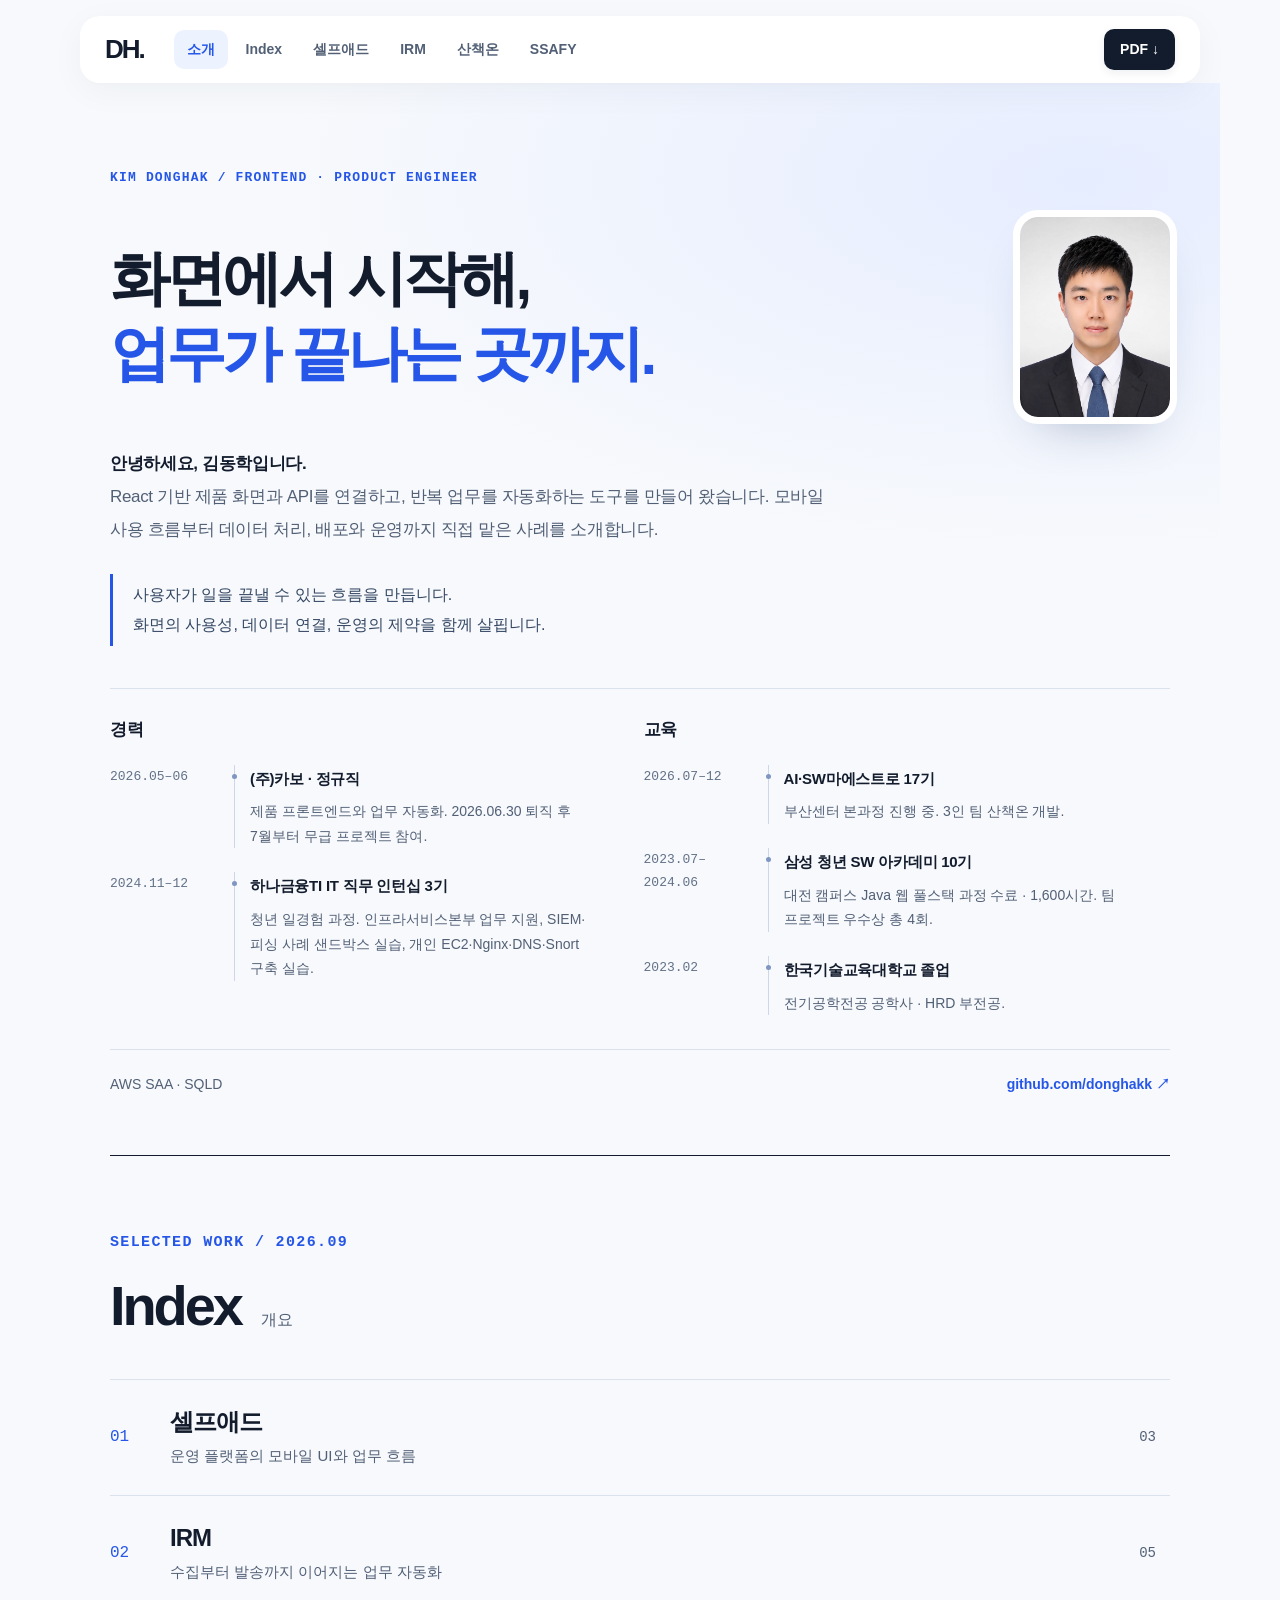
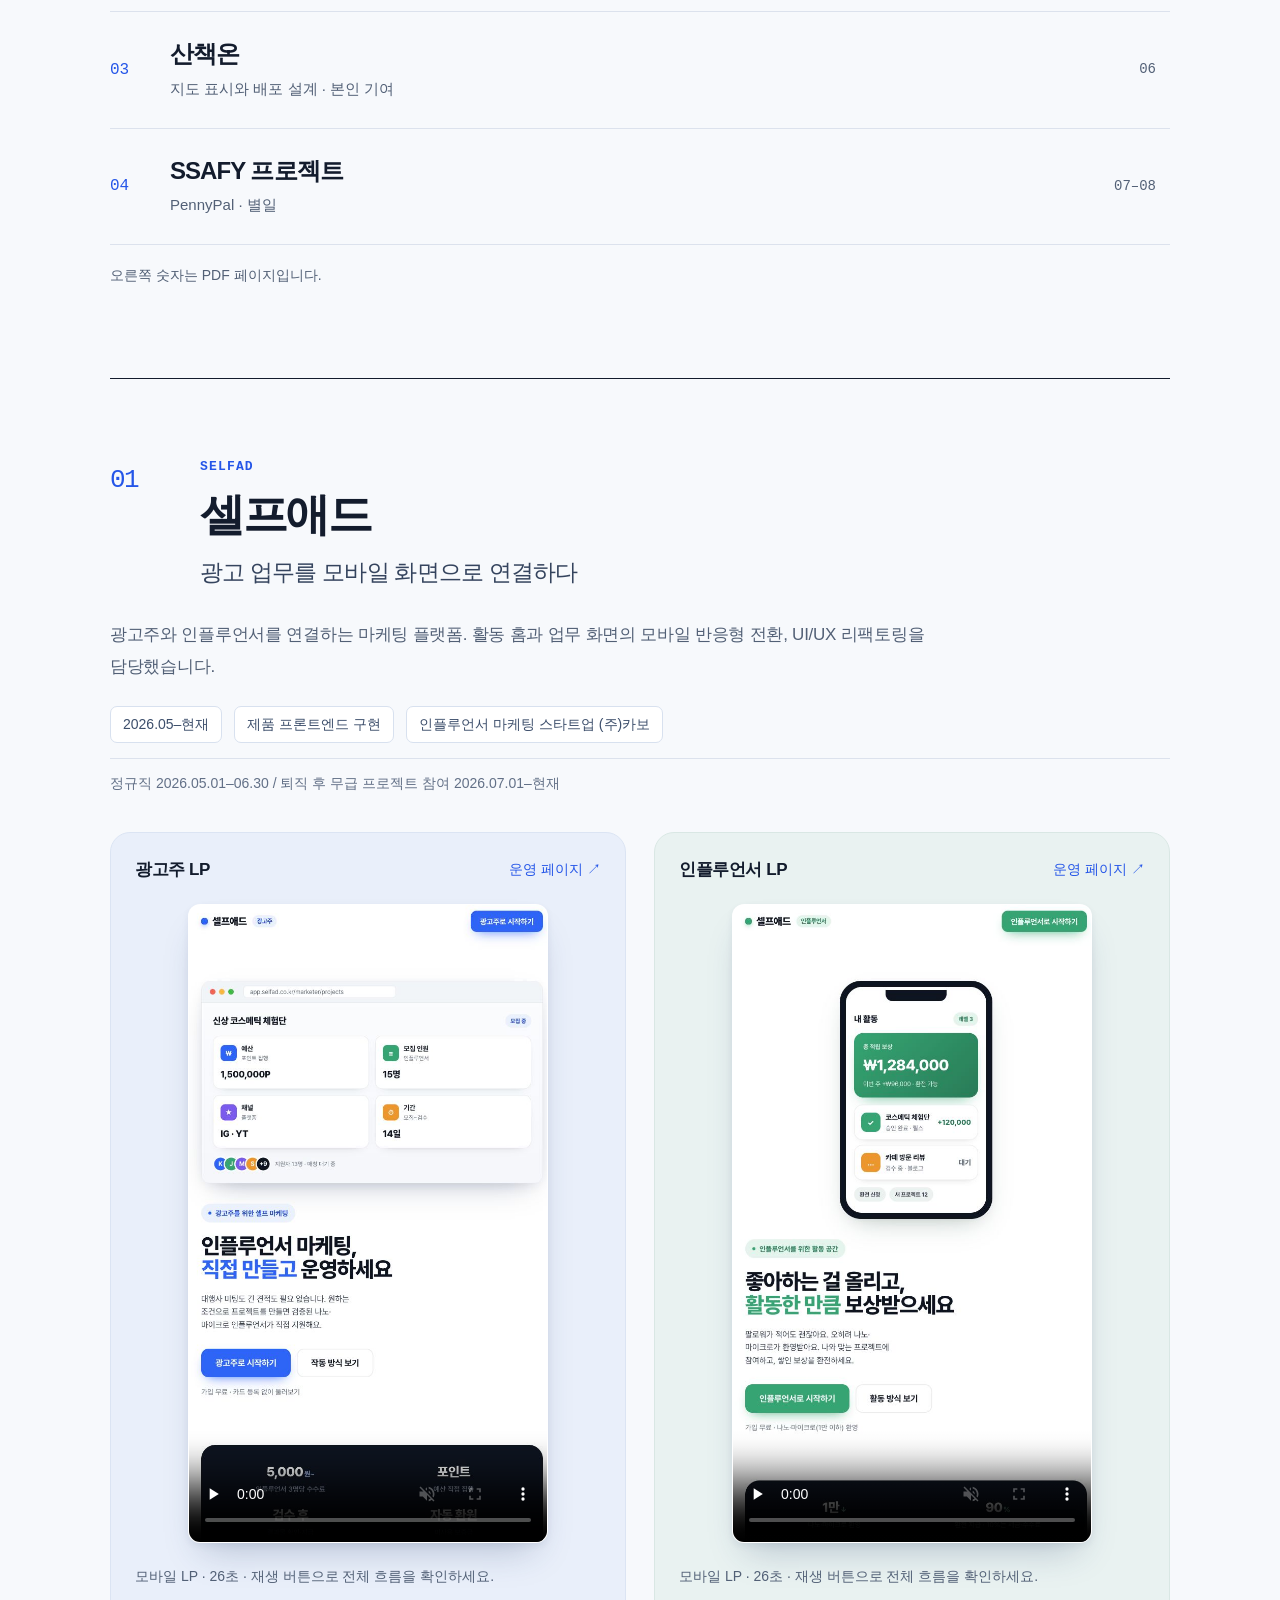
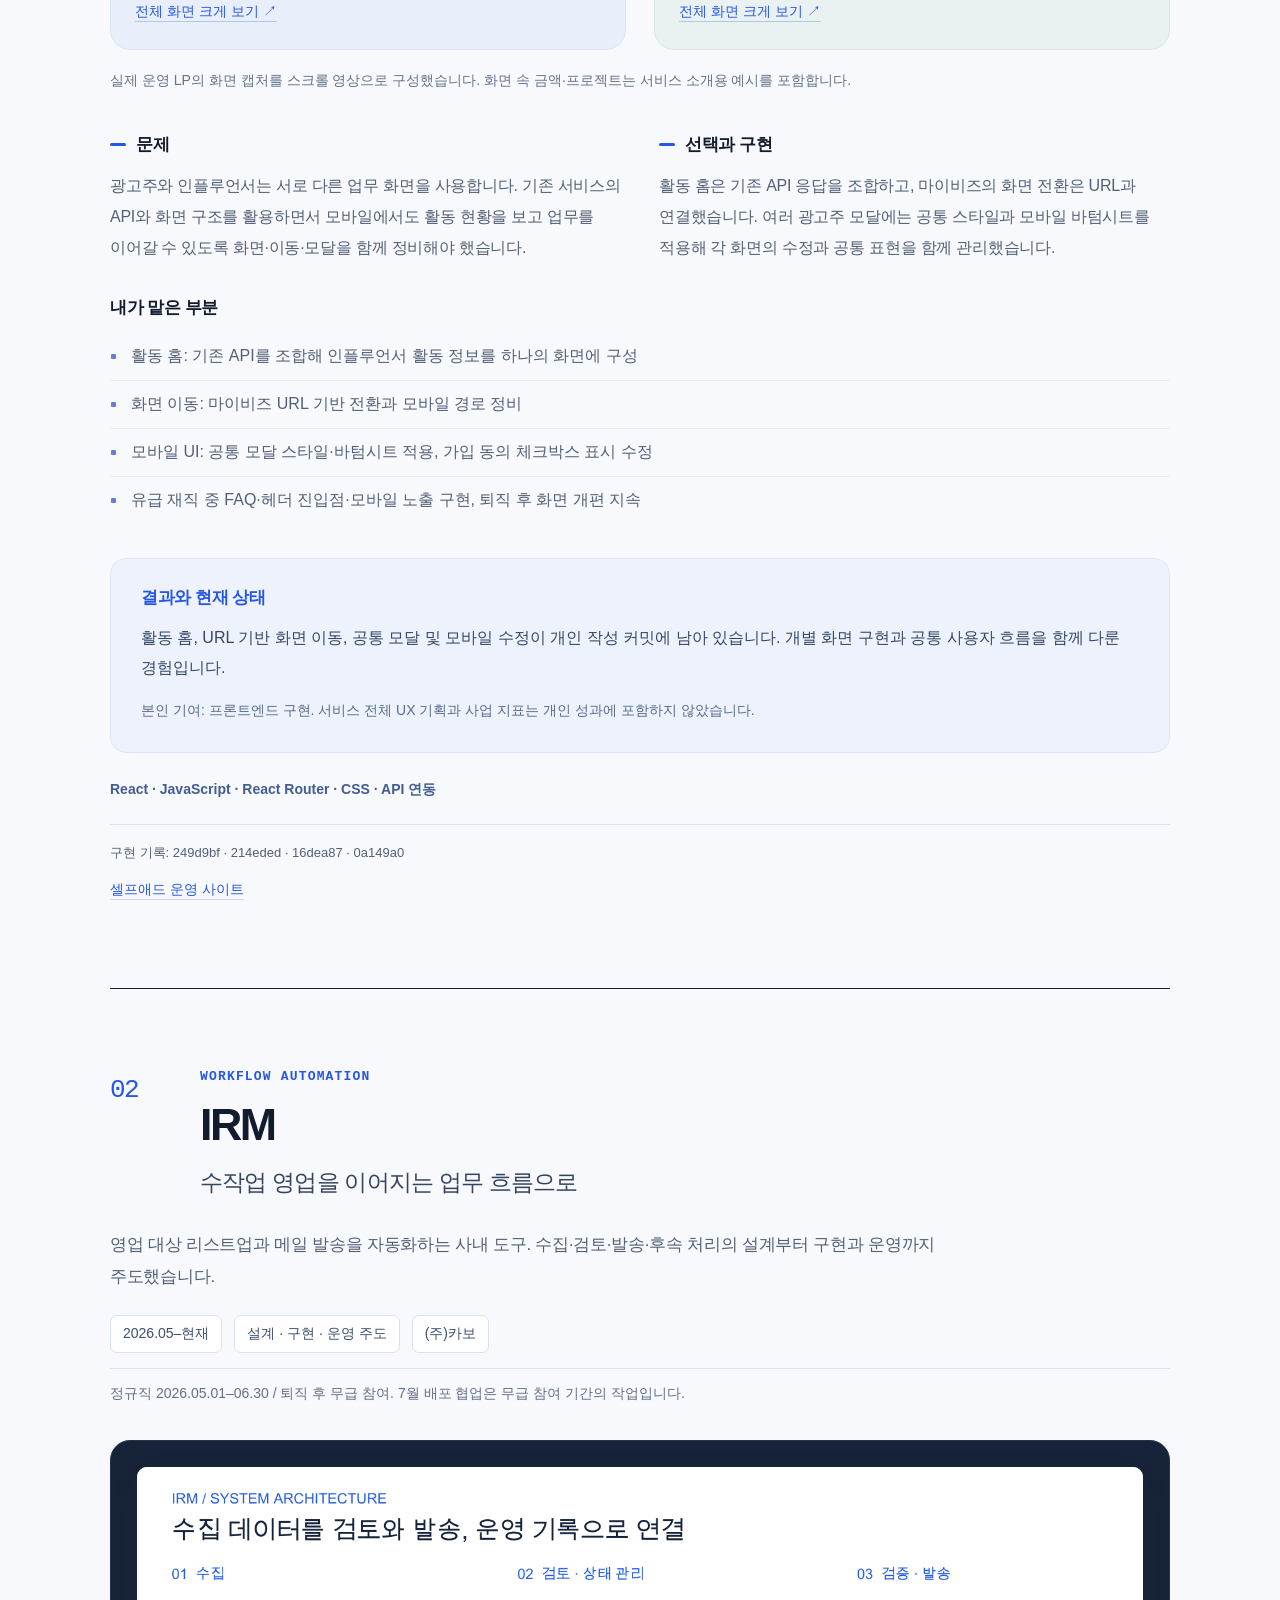
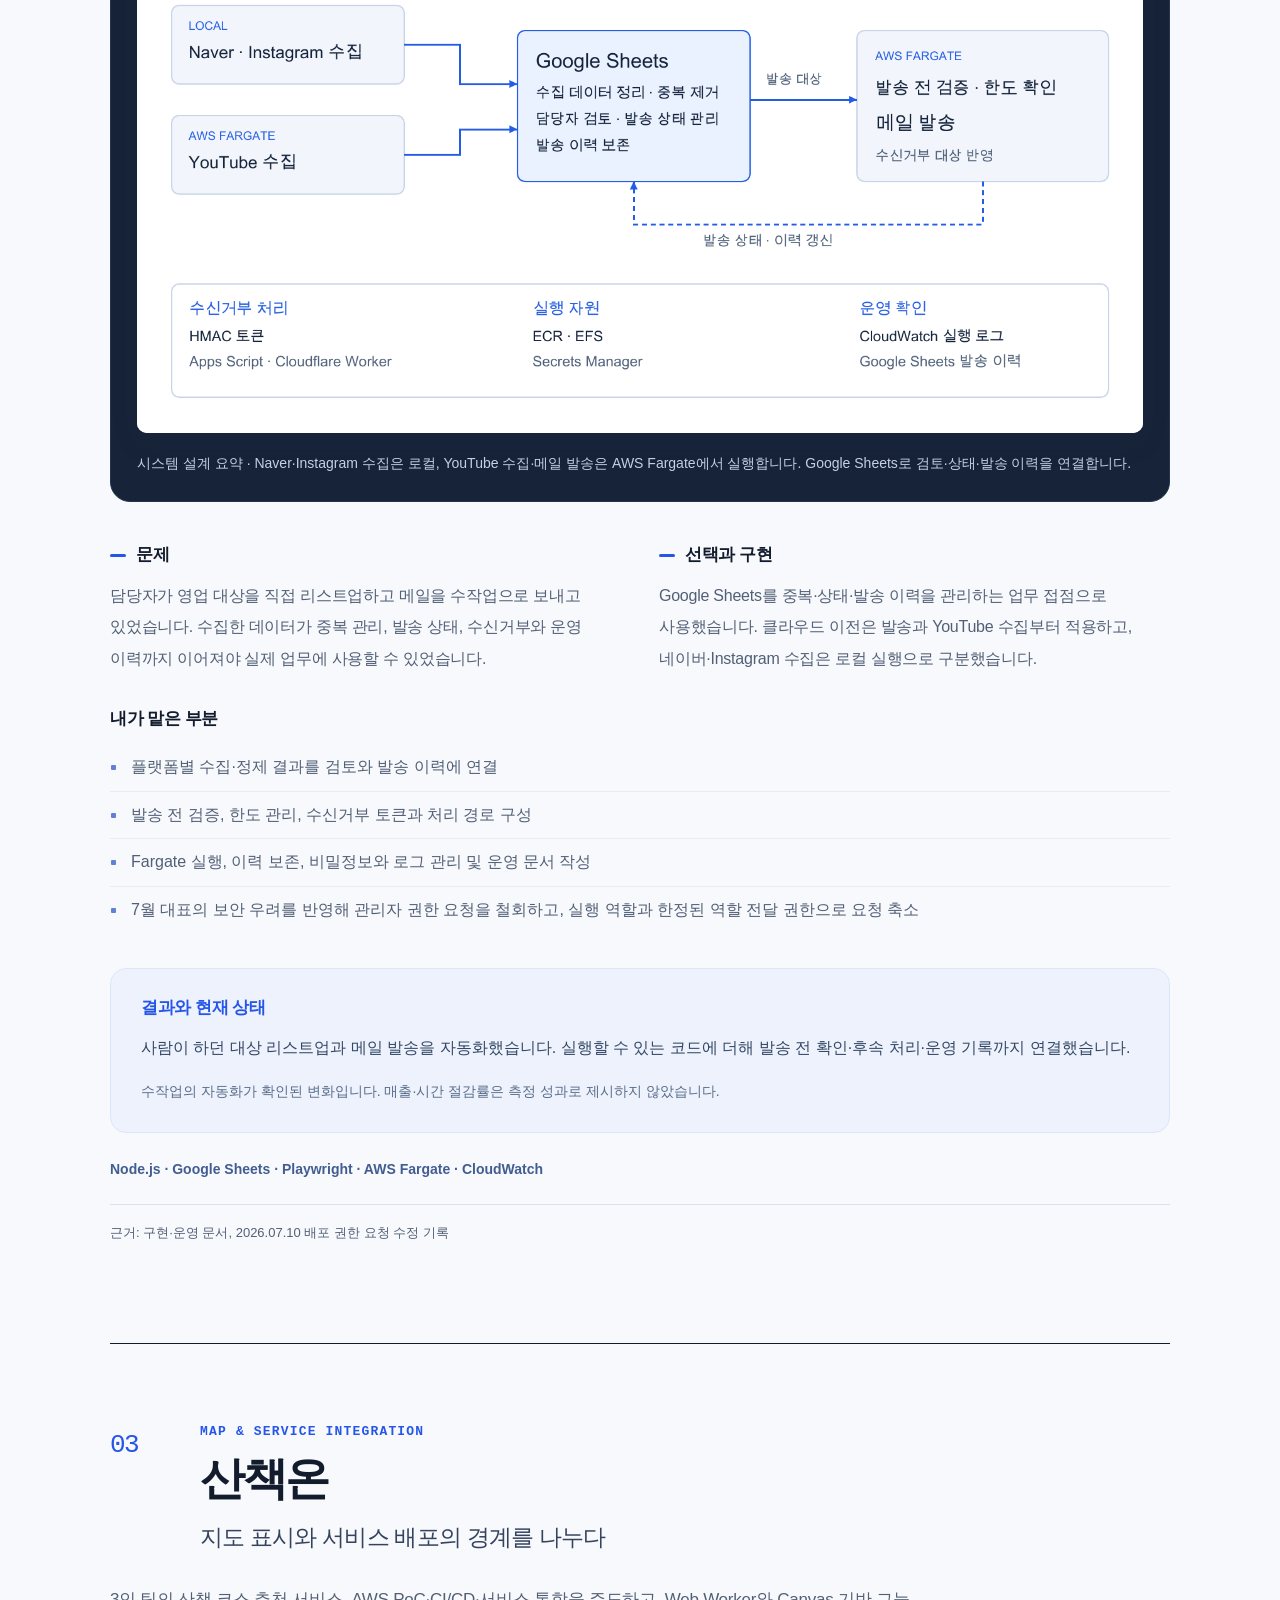
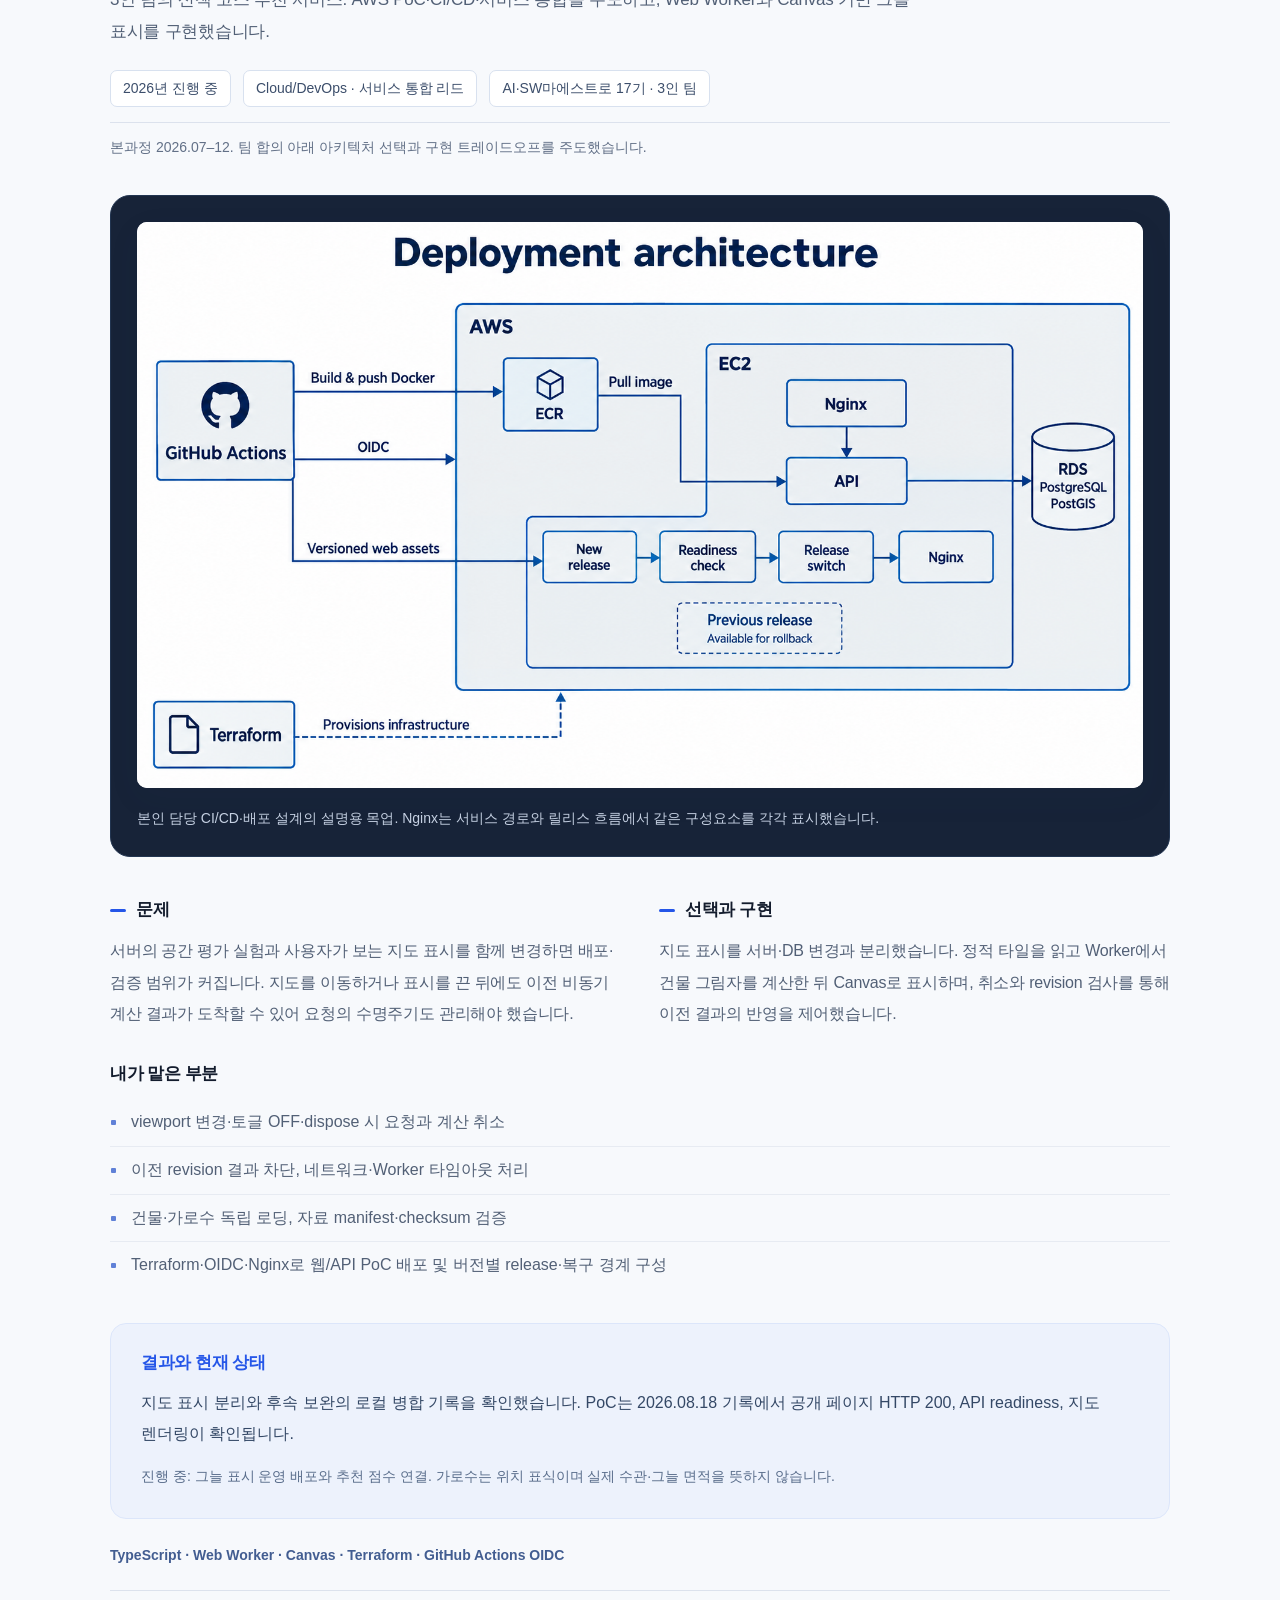
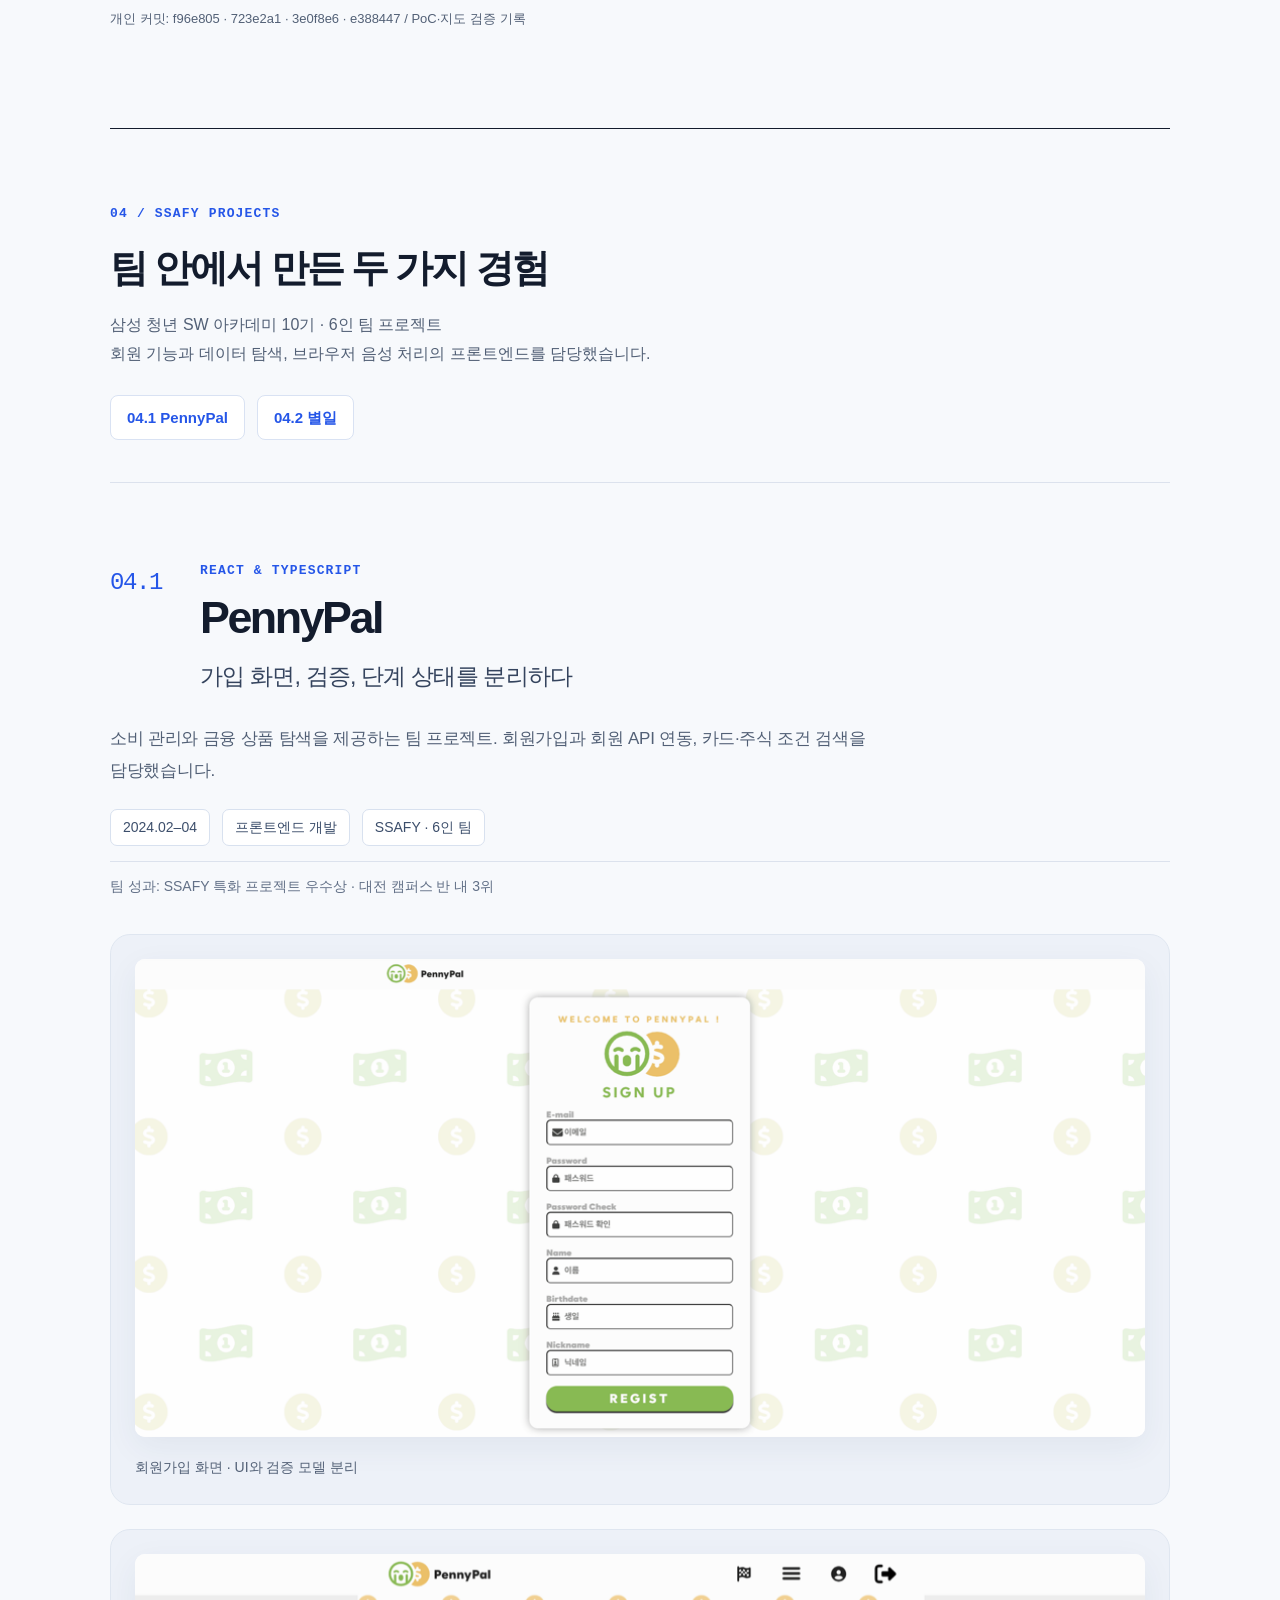
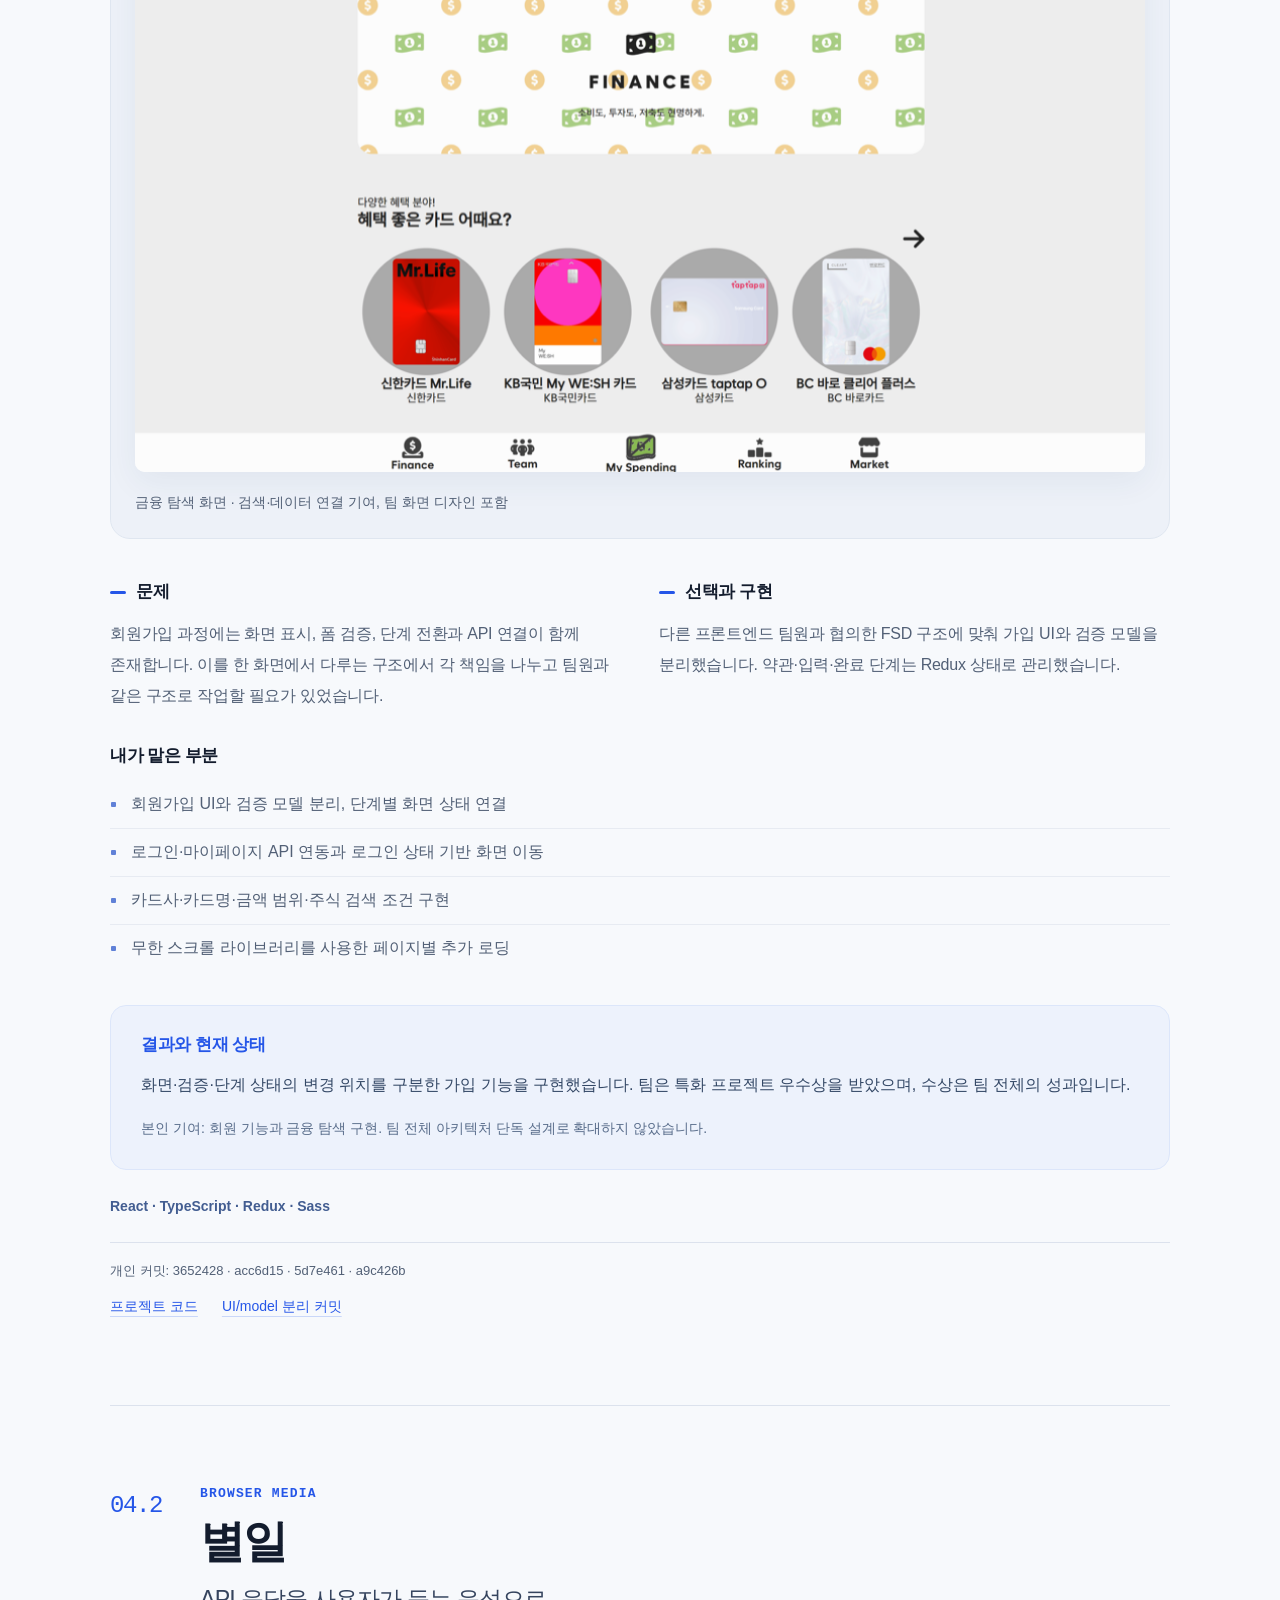
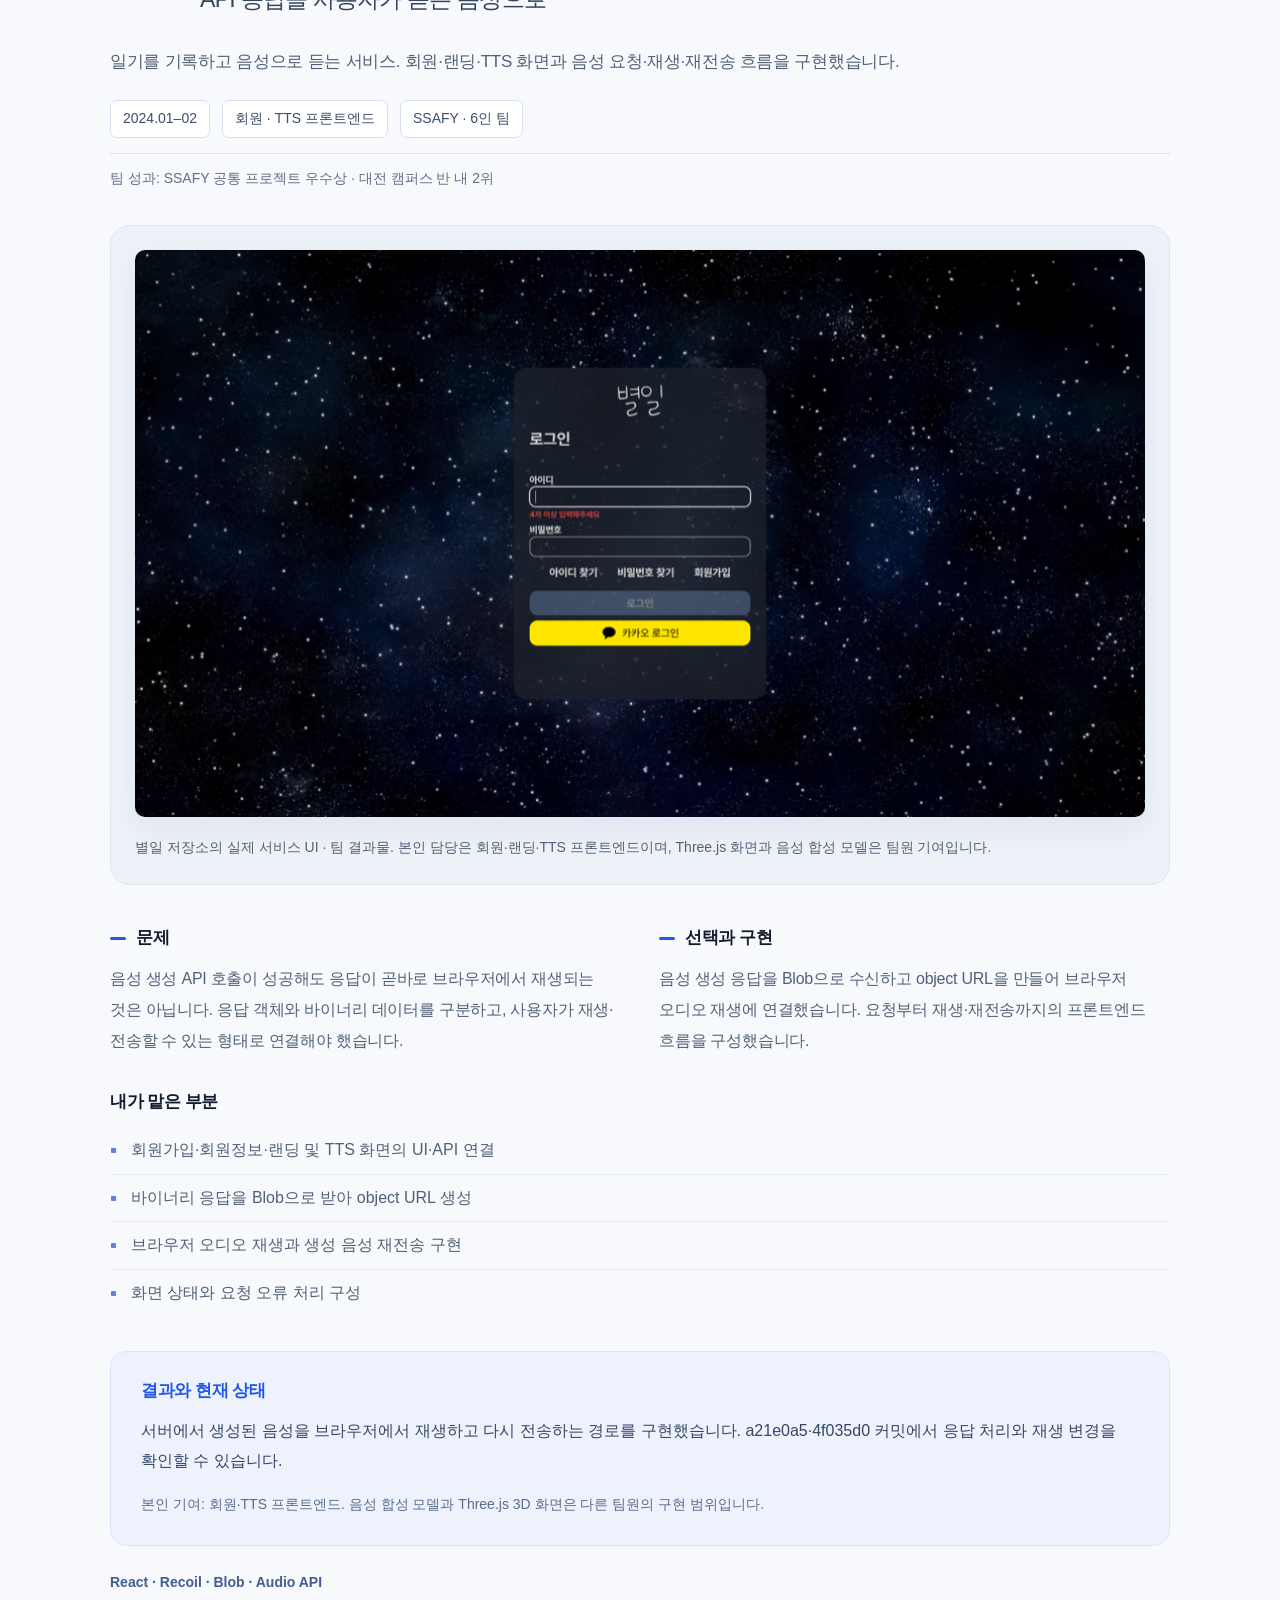
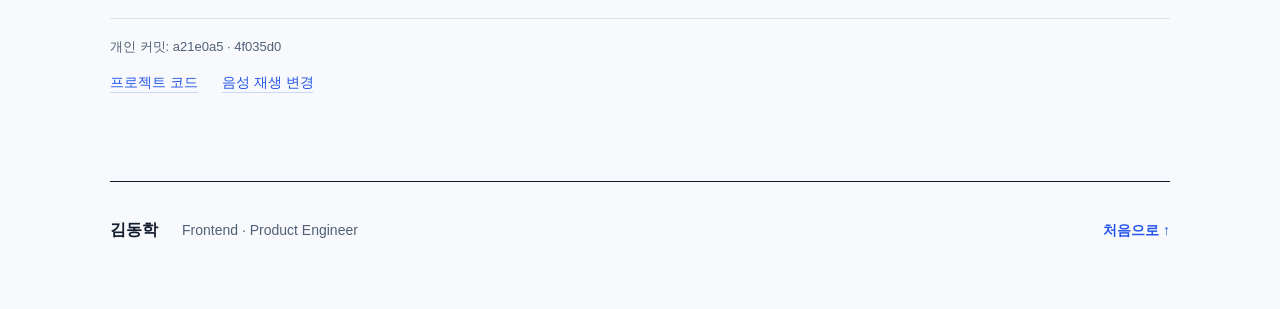
==== ver2.1/index.html @ 0000ba89 "Add independent ver2.1 styling study while preserving ver2" ====
<!doctype html><html lang="ko"><head><meta charset="utf-8"><meta name="viewport" content="width=device-width, initial-scale=1"><title>김동학 포트폴리오 · Ver.2.1</title><meta name="description" content="김동학의 소개, 경력과 교육, 셀프애드·IRM·산책온·SSAFY 프로젝트 포트폴리오"><link rel="stylesheet" href="styles.css"><meta name="theme-color" content="#f7f9fc"><script src="interactions.js" defer></script></head><body>
<a class="skip" href="#intro">본문으로 건너뛰기</a><header class="top"><a class="brand" href="#intro">DH.</a><nav aria-label="포트폴리오 목차"><a href="#intro">소개</a><a href="#index">Index</a><a href="#selfad">셀프애드</a><a href="#irm">IRM</a><a href="#sanchaekon">산책온</a><a href="#ssafy">SSAFY</a></nav><a class="download" href="../downloads/kim-donghak-portfolio-v2.pdf" download>PDF ↓</a></header>
<main><section id="intro" class="intro"><p class="eyebrow">KIM DONGHAK / FRONTEND · PRODUCT ENGINEER</p><div class="intro-heading"><h1>화면에서 시작해,<br><span>업무가 끝나는 곳까지.</span></h1><img class="portrait" src="../ver2/assets/profile.png" alt="김동학 프로필 사진" width="1086" height="1448"></div><p class="bio"><strong>안녕하세요, 김동학입니다.</strong><br>React 기반 제품 화면과 API를 연결하고, 반복 업무를 자동화하는 도구를 만들어 왔습니다. 모바일 사용 흐름부터 데이터 처리, 배포와 운영까지 직접 맡은 사례를 소개합니다.</p><p class="value">사용자가 일을 끝낼 수 있는 흐름을 만듭니다.<br>화면의 사용성, 데이터 연결, 운영의 제약을 함께 살핍니다.</p>
<div class="background"><section><h2>경력</h2><ol><li><span>2026.05–06</span><div><strong>(주)카보 · 정규직</strong><p>제품 프론트엔드와 업무 자동화. 2026.06.30 퇴직 후 7월부터 무급 프로젝트 참여.</p></div></li><li><span>2024.11–12</span><div><strong>하나금융TI IT 직무 인턴십 3기</strong><p>청년 일경험 과정. 인프라서비스본부 업무 지원, SIEM·피싱 사례 샌드박스 실습, 개인 EC2·Nginx·DNS·Snort 구축 실습.</p></div></li></ol></section><section><h2>교육</h2><ol><li><span>2026.07–12</span><div><strong>AI·SW마에스트로 17기</strong><p>부산센터 본과정 진행 중. 3인 팀 산책온 개발.</p></div></li><li><span>2023.07–2024.06</span><div><strong>삼성 청년 SW 아카데미 10기</strong><p>대전 캠퍼스 Java 웹 풀스택 과정 수료 · 1,600시간. 팀 프로젝트 우수상 총 4회.</p></div></li><li><span>2023.02</span><div><strong>한국기술교육대학교 졸업</strong><p>전기공학전공 공학사 · HRD 부전공.</p></div></li></ol></section></div>
<div class="intro-footer"><span>AWS SAA · SQLD</span><a href="https://github.com/donghakk" target="_blank" rel="noopener">github.com/donghakk ↗</a></div></section>
<section id="index" class="index"><p class="eyebrow">SELECTED WORK / 2026.09</p><h2>Index<span>개요</span></h2><div><a href="#selfad"><span>01</span><div><h3>셀프애드</h3><p>운영 플랫폼의 모바일 UI와 업무 흐름</p></div><span class="page-no">03</span></a><a href="#irm"><span>02</span><div><h3>IRM</h3><p>수집부터 발송까지 이어지는 업무 자동화</p></div><span class="page-no">05</span></a><a href="#sanchaekon"><span>03</span><div><h3>산책온</h3><p>지도 표시와 배포 설계 · 본인 기여</p></div><span class="page-no">06</span></a><a href="#ssafy"><span>04</span><div><h3>SSAFY 프로젝트</h3><p>PennyPal · 별일</p></div><span class="page-no">07–08</span></a></div><p class="small">오른쪽 숫자는 PDF 페이지입니다.</p></section>
<article id="selfad" class="case"><header class="case-heading"><span class="number">01</span><div><p class="eyebrow">SELFAD</p><h2>셀프애드</h2><p class="case-title">광고 업무를 모바일 화면으로 연결하다</p></div></header>
<p class="lead">광고주와 인플루언서를 연결하는 마케팅 플랫폼. 활동 홈과 업무 화면의 모바일 반응형 전환, UI/UX 리팩토링을 담당했습니다.</p><div class="meta"><span>2026.05–현재</span><span>제품 프론트엔드 구현</span><span>인플루언서 마케팅 스타트업 (주)카보</span></div><p class="small">정규직 2026.05.01–06.30 / 퇴직 후 무급 프로젝트 참여 2026.07.01–현재</p>
<div class="lp-videos"><figure class="lp-video"><div class="video-heading"><h3>광고주 LP</h3><a href="https://selfad.co.kr/lp/marketer" target="_blank" rel="noopener">운영 페이지 ↗</a></div><video controls playsinline muted preload="none" poster="../ver2/assets/lp/marketer-poster.png" width="704" height="1252" aria-label="광고주 LP 스크롤 영상"><source src="../ver2/assets/lp/marketer-scroll.mp4" type="video/mp4"><a href="../ver2/assets/lp/marketer-scroll.mp4">영상 다운로드</a></video><figcaption>모바일 LP · 26초 · 재생 버튼으로 전체 흐름을 확인하세요.</figcaption><a class="full-capture" href="../ver2/assets/lp/marketer-full.jpg" target="_blank" rel="noopener">전체 화면 크게 보기 ↗</a></figure><figure class="lp-video"><div class="video-heading"><h3>인플루언서 LP</h3><a href="https://selfad.co.kr/lp/influencer" target="_blank" rel="noopener">운영 페이지 ↗</a></div><video controls playsinline muted preload="none" poster="../ver2/assets/lp/influencer-poster.png" width="704" height="1252" aria-label="인플루언서 LP 스크롤 영상"><source src="../ver2/assets/lp/influencer-scroll.mp4" type="video/mp4"><a href="../ver2/assets/lp/influencer-scroll.mp4">영상 다운로드</a></video><figcaption>모바일 LP · 26초 · 재생 버튼으로 전체 흐름을 확인하세요.</figcaption><a class="full-capture" href="../ver2/assets/lp/influencer-full.jpg" target="_blank" rel="noopener">전체 화면 크게 보기 ↗</a></figure></div><p class="media-note">실제 운영 LP의 화면 캡처를 스크롤 영상으로 구성했습니다. 화면 속 금액·프로젝트는 서비스 소개용 예시를 포함합니다.</p>
<div class="columns"><section><h3>문제</h3><p>광고주와 인플루언서는 서로 다른 업무 화면을 사용합니다. 기존 서비스의 API와 화면 구조를 활용하면서 모바일에서도 활동 현황을 보고 업무를 이어갈 수 있도록 화면·이동·모달을 함께 정비해야 했습니다.</p></section><section><h3>선택과 구현</h3><p>활동 홈은 기존 API 응답을 조합하고, 마이비즈의 화면 전환은 URL과 연결했습니다. 여러 광고주 모달에는 공통 스타일과 모바일 바텀시트를 적용해 각 화면의 수정과 공통 표현을 함께 관리했습니다.</p></section></div>
<section class="contribution"><h3>내가 맡은 부분</h3><ul><li>활동 홈: 기존 API를 조합해 인플루언서 활동 정보를 하나의 화면에 구성</li><li>화면 이동: 마이비즈 URL 기반 전환과 모바일 경로 정비</li><li>모바일 UI: 공통 모달 스타일·바텀시트 적용, 가입 동의 체크박스 표시 수정</li><li>유급 재직 중 FAQ·헤더 진입점·모바일 노출 구현, 퇴직 후 화면 개편 지속</li></ul></section>
<section class="result"><h3>결과와 현재 상태</h3><p>활동 홈, URL 기반 화면 이동, 공통 모달 및 모바일 수정이 개인 작성 커밋에 남아 있습니다. 개별 화면 구현과 공통 사용자 흐름을 함께 다룬 경험입니다.</p><p class="small">본인 기여: 프론트엔드 구현. 서비스 전체 UX 기획과 사업 지표는 개인 성과에 포함하지 않았습니다.</p></section>
<p class="tech">React · JavaScript · React Router · CSS · API 연동</p><footer class="evidence"><span>구현 기록: 249d9bf · 214eded · 16dea87 · 0a149a0</span><div><a href="https://selfad.co.kr" target="_blank" rel="noopener">셀프애드 운영 사이트</a></div></footer></article><article id="irm" class="case"><header class="case-heading"><span class="number">02</span><div><p class="eyebrow">WORKFLOW AUTOMATION</p><h2>IRM</h2><p class="case-title">수작업 영업을 이어지는 업무 흐름으로</p></div></header>
<p class="lead">영업 대상 리스트업과 메일 발송을 자동화하는 사내 도구. 수집·검토·발송·후속 처리의 설계부터 구현과 운영까지 주도했습니다.</p><div class="meta"><span>2026.05–현재</span><span>설계 · 구현 · 운영 주도</span><span>(주)카보</span></div><p class="small">정규직 2026.05.01–06.30 / 퇴직 후 무급 참여. 7월 배포 협업은 무급 참여 기간의 작업입니다.</p>
<div class="gallery"><figure><a href="../ver2/assets/irm-system-design.png" target="_blank" rel="noopener" aria-label="IRM 시스템 설계도: 로컬 및 AWS 수집, Google Sheets 검토, Fargate 메일 발송과 운영 지원 크게 보기"><img src="../ver2/assets/irm-system-design.png" alt="IRM 시스템 설계도: 로컬 및 AWS 수집, Google Sheets 검토, Fargate 메일 발송과 운영 지원" width="1600" height="900" loading="lazy"></a><figcaption>시스템 설계 요약 · Naver·Instagram 수집은 로컬, YouTube 수집·메일 발송은 AWS Fargate에서 실행합니다. Google Sheets로 검토·상태·발송 이력을 연결합니다.</figcaption></figure></div>
<div class="columns"><section><h3>문제</h3><p>담당자가 영업 대상을 직접 리스트업하고 메일을 수작업으로 보내고 있었습니다. 수집한 데이터가 중복 관리, 발송 상태, 수신거부와 운영 이력까지 이어져야 실제 업무에 사용할 수 있었습니다.</p></section><section><h3>선택과 구현</h3><p>Google Sheets를 중복·상태·발송 이력을 관리하는 업무 접점으로 사용했습니다. 클라우드 이전은 발송과 YouTube 수집부터 적용하고, 네이버·Instagram 수집은 로컬 실행으로 구분했습니다.</p></section></div>
<section class="contribution"><h3>내가 맡은 부분</h3><ul><li>플랫폼별 수집·정제 결과를 검토와 발송 이력에 연결</li><li>발송 전 검증, 한도 관리, 수신거부 토큰과 처리 경로 구성</li><li>Fargate 실행, 이력 보존, 비밀정보와 로그 관리 및 운영 문서 작성</li><li>7월 대표의 보안 우려를 반영해 관리자 권한 요청을 철회하고, 실행 역할과 한정된 역할 전달 권한으로 요청 축소</li></ul></section>
<section class="result"><h3>결과와 현재 상태</h3><p>사람이 하던 대상 리스트업과 메일 발송을 자동화했습니다. 실행할 수 있는 코드에 더해 발송 전 확인·후속 처리·운영 기록까지 연결했습니다.</p><p class="small">수작업의 자동화가 확인된 변화입니다. 매출·시간 절감률은 측정 성과로 제시하지 않았습니다.</p></section>
<p class="tech">Node.js · Google Sheets · Playwright · AWS Fargate · CloudWatch</p><footer class="evidence"><span>근거: 구현·운영 문서, 2026.07.10 배포 권한 요청 수정 기록</span><div></div></footer></article><article id="sanchaekon" class="case"><header class="case-heading"><span class="number">03</span><div><p class="eyebrow">MAP &amp; SERVICE INTEGRATION</p><h2>산책온</h2><p class="case-title">지도 표시와 서비스 배포의 경계를 나누다</p></div></header>
<p class="lead">3인 팀의 산책 코스 추천 서비스. AWS PoC·CI/CD·서비스 통합을 주도하고, Web Worker와 Canvas 기반 그늘 표시를 구현했습니다.</p><div class="meta"><span>2026년 진행 중</span><span>Cloud/DevOps · 서비스 통합 리드</span><span>AI·SW마에스트로 17기 · 3인 팀</span></div><p class="small">본과정 2026.07–12. 팀 합의 아래 아키텍처 선택과 구현 트레이드오프를 주도했습니다.</p>
<div class="gallery"><figure><a href="../ver2/assets/sanchaekon-deployment-concept.png" target="_blank" rel="noopener" aria-label="본인이 담당한 산책온 CI/CD와 배포 설계의 설명용 목업 크게 보기"><img src="../ver2/assets/sanchaekon-deployment-concept.png" alt="본인이 담당한 산책온 CI/CD와 배포 설계의 설명용 목업" width="1672" height="941" loading="lazy"></a><figcaption>본인 담당 CI/CD·배포 설계의 설명용 목업. Nginx는 서비스 경로와 릴리스 흐름에서 같은 구성요소를 각각 표시했습니다.</figcaption></figure></div>
<div class="columns"><section><h3>문제</h3><p>서버의 공간 평가 실험과 사용자가 보는 지도 표시를 함께 변경하면 배포·검증 범위가 커집니다. 지도를 이동하거나 표시를 끈 뒤에도 이전 비동기 계산 결과가 도착할 수 있어 요청의 수명주기도 관리해야 했습니다.</p></section><section><h3>선택과 구현</h3><p>지도 표시를 서버·DB 변경과 분리했습니다. 정적 타일을 읽고 Worker에서 건물 그림자를 계산한 뒤 Canvas로 표시하며, 취소와 revision 검사를 통해 이전 결과의 반영을 제어했습니다.</p></section></div>
<section class="contribution"><h3>내가 맡은 부분</h3><ul><li>viewport 변경·토글 OFF·dispose 시 요청과 계산 취소</li><li>이전 revision 결과 차단, 네트워크·Worker 타임아웃 처리</li><li>건물·가로수 독립 로딩, 자료 manifest·checksum 검증</li><li>Terraform·OIDC·Nginx로 웹/API PoC 배포 및 버전별 release·복구 경계 구성</li></ul></section>
<section class="result"><h3>결과와 현재 상태</h3><p>지도 표시 분리와 후속 보완의 로컬 병합 기록을 확인했습니다. PoC는 2026.08.18 기록에서 공개 페이지 HTTP 200, API readiness, 지도 렌더링이 확인됩니다.</p><p class="small">진행 중: 그늘 표시 운영 배포와 추천 점수 연결. 가로수는 위치 표식이며 실제 수관·그늘 면적을 뜻하지 않습니다.</p></section>
<p class="tech">TypeScript · Web Worker · Canvas · Terraform · GitHub Actions OIDC</p><footer class="evidence"><span>개인 커밋: f96e805 · 723e2a1 · 3e0f8e6 · e388447 / PoC·지도 검증 기록</span><div></div></footer></article>
<section id="ssafy" class="ssafy"><p class="eyebrow">04 / SSAFY PROJECTS</p><h2>팀 안에서 만든 두 가지 경험</h2><p>삼성 청년 SW 아카데미 10기 · 6인 팀 프로젝트<br>회원 기능과 데이터 탐색, 브라우저 음성 처리의 프론트엔드를 담당했습니다.</p><nav aria-label="SSAFY 하위 프로젝트"><a href="#pennypal">04.1 PennyPal</a><a href="#stardiary">04.2 별일</a></nav>
<article id="pennypal" class="case"><header class="case-heading"><span class="number">04.1</span><div><p class="eyebrow">REACT &amp; TYPESCRIPT</p><h2>PennyPal</h2><p class="case-title">가입 화면, 검증, 단계 상태를 분리하다</p></div></header>
<p class="lead">소비 관리와 금융 상품 탐색을 제공하는 팀 프로젝트. 회원가입과 회원 API 연동, 카드·주식 조건 검색을 담당했습니다.</p><div class="meta"><span>2024.02–04</span><span>프론트엔드 개발</span><span>SSAFY · 6인 팀</span></div><p class="small">팀 성과: SSAFY 특화 프로젝트 우수상 · 대전 캠퍼스 반 내 3위</p>
<div class="gallery"><figure><a href="../assets/pennypal/signup.png" target="_blank" rel="noopener" aria-label="PennyPal 회원가입 화면 크게 보기"><img src="../assets/pennypal/signup.png" alt="PennyPal 회원가입 화면" width="1000" height="474" loading="lazy"></a><figcaption>회원가입 화면 · UI와 검증 모델 분리</figcaption></figure><figure><a href="../assets/pennypal/card-search.png" target="_blank" rel="noopener" aria-label="PennyPal 금융 상품 탐색 화면 크게 보기"><img src="../assets/pennypal/card-search.png" alt="PennyPal 금융 상품 탐색 화면" width="1000" height="513" loading="lazy"></a><figcaption>금융 탐색 화면 · 검색·데이터 연결 기여, 팀 화면 디자인 포함</figcaption></figure></div>
<div class="columns"><section><h3>문제</h3><p>회원가입 과정에는 화면 표시, 폼 검증, 단계 전환과 API 연결이 함께 존재합니다. 이를 한 화면에서 다루는 구조에서 각 책임을 나누고 팀원과 같은 구조로 작업할 필요가 있었습니다.</p></section><section><h3>선택과 구현</h3><p>다른 프론트엔드 팀원과 협의한 FSD 구조에 맞춰 가입 UI와 검증 모델을 분리했습니다. 약관·입력·완료 단계는 Redux 상태로 관리했습니다.</p></section></div>
<section class="contribution"><h3>내가 맡은 부분</h3><ul><li>회원가입 UI와 검증 모델 분리, 단계별 화면 상태 연결</li><li>로그인·마이페이지 API 연동과 로그인 상태 기반 화면 이동</li><li>카드사·카드명·금액 범위·주식 검색 조건 구현</li><li>무한 스크롤 라이브러리를 사용한 페이지별 추가 로딩</li></ul></section>
<section class="result"><h3>결과와 현재 상태</h3><p>화면·검증·단계 상태의 변경 위치를 구분한 가입 기능을 구현했습니다. 팀은 특화 프로젝트 우수상을 받았으며, 수상은 팀 전체의 성과입니다.</p><p class="small">본인 기여: 회원 기능과 금융 탐색 구현. 팀 전체 아키텍처 단독 설계로 확대하지 않았습니다.</p></section>
<p class="tech">React · TypeScript · Redux · Sass</p><footer class="evidence"><span>개인 커밋: 3652428 · acc6d15 · 5d7e461 · a9c426b</span><div><a href="https://github.com/donghakk/pennypal" target="_blank" rel="noopener">프로젝트 코드</a><a href="https://github.com/donghakk/pennypal/commit/3652428" target="_blank" rel="noopener">UI/model 분리 커밋</a></div></footer></article><article id="stardiary" class="case"><header class="case-heading"><span class="number">04.2</span><div><p class="eyebrow">BROWSER MEDIA</p><h2>별일</h2><p class="case-title">API 응답을 사용자가 듣는 음성으로</p></div></header>
<p class="lead">일기를 기록하고 음성으로 듣는 서비스. 회원·랜딩·TTS 화면과 음성 요청·재생·재전송 흐름을 구현했습니다.</p><div class="meta"><span>2024.01–02</span><span>회원 · TTS 프론트엔드</span><span>SSAFY · 6인 팀</span></div><p class="small">팀 성과: SSAFY 공통 프로젝트 우수상 · 대전 캠퍼스 반 내 2위</p>
<div class="gallery"><figure><a href="../assets/stardiary/login.png" target="_blank" rel="noopener" aria-label="별일 실제 로그인 UI 스크린샷 크게 보기"><img src="../assets/stardiary/login.png" alt="별일 실제 로그인 UI 스크린샷" width="1000" height="562" loading="lazy"></a><figcaption>별일 저장소의 실제 서비스 UI · 팀 결과물. 본인 담당은 회원·랜딩·TTS 프론트엔드이며, Three.js 화면과 음성 합성 모델은 팀원 기여입니다.</figcaption></figure></div>
<div class="columns"><section><h3>문제</h3><p>음성 생성 API 호출이 성공해도 응답이 곧바로 브라우저에서 재생되는 것은 아닙니다. 응답 객체와 바이너리 데이터를 구분하고, 사용자가 재생·전송할 수 있는 형태로 연결해야 했습니다.</p></section><section><h3>선택과 구현</h3><p>음성 생성 응답을 Blob으로 수신하고 object URL을 만들어 브라우저 오디오 재생에 연결했습니다. 요청부터 재생·재전송까지의 프론트엔드 흐름을 구성했습니다.</p></section></div>
<section class="contribution"><h3>내가 맡은 부분</h3><ul><li>회원가입·회원정보·랜딩 및 TTS 화면의 UI·API 연결</li><li>바이너리 응답을 Blob으로 받아 object URL 생성</li><li>브라우저 오디오 재생과 생성 음성 재전송 구현</li><li>화면 상태와 요청 오류 처리 구성</li></ul></section>
<section class="result"><h3>결과와 현재 상태</h3><p>서버에서 생성된 음성을 브라우저에서 재생하고 다시 전송하는 경로를 구현했습니다. a21e0a5·4f035d0 커밋에서 응답 처리와 재생 변경을 확인할 수 있습니다.</p><p class="small">본인 기여: 회원·TTS 프론트엔드. 음성 합성 모델과 Three.js 3D 화면은 다른 팀원의 구현 범위입니다.</p></section>
<p class="tech">React · Recoil · Blob · Audio API</p><footer class="evidence"><span>개인 커밋: a21e0a5 · 4f035d0</span><div><a href="https://github.com/donghakk/stardiary-specialday" target="_blank" rel="noopener">프로젝트 코드</a><a href="https://github.com/donghakk/stardiary-specialday/commit/4f035d0" target="_blank" rel="noopener">음성 재생 변경</a></div></footer></article></section>
<footer class="end"><strong>김동학</strong><span>Frontend · Product Engineer</span><a href="#intro">처음으로 ↑</a></footer></main></body></html>
---- ver2.1/styles.css ----
/* Ver.2.1 — crisp editorial typography, cobalt accents, quiet motion. */
:root{color-scheme:light;--ink:#131c2d;--muted:#526076;--blue:#2556e8;--line:#dce2ed;--pale:#f0f4fb;--surface:#fff;--ease:cubic-bezier(.22,1,.36,1)}
*{box-sizing:border-box}
html{scroll-behavior:smooth;scroll-padding-top:116px}
body{margin:0;background:#f7f9fc;color:var(--ink);font-family:-apple-system,BlinkMacSystemFont,"Apple SD Gothic Neo","Noto Sans KR",sans-serif;font-size:16px;line-height:1.8;word-break:keep-all;overflow-wrap:anywhere;-webkit-font-smoothing:antialiased}
::selection{background:#cbd9ff;color:#12244d}
a{color:inherit;text-decoration:none;transition:color .2s ease,background .2s ease,box-shadow .2s ease}
a:hover{color:var(--blue)}
a:focus-visible,video:focus-visible{outline:3px solid var(--blue);outline-offset:5px;border-radius:4px}
p,h1,h2,h3,figure{margin:0}
h1,h2,h3{line-height:1.3;text-wrap:balance}
h2{font-size:2.8rem;letter-spacing:-.055em;font-weight:800}
h3{font-size:1.0625rem;letter-spacing:-.025em;font-weight:750}
p{color:var(--muted)}
.top{position:sticky;top:16px;z-index:10;display:flex;align-items:center;gap:30px;max-width:1120px;margin:16px auto 0;padding:12px 24px;border:1px solid #ffffffd9;border-radius:20px;background:#ffffffeb;box-shadow:0 2px 5px #14234004,0 8px 34px #1423400b;backdrop-filter:blur(20px);-webkit-backdrop-filter:blur(20px)}
.brand{font-size:1.625rem;font-weight:900;letter-spacing:-.08em;color:var(--ink);line-height:1.5}
.brand:hover{transform:rotate(-5deg)}
.top nav{display:flex;gap:5px;flex:1;font-size:.875rem;font-weight:600}
.top nav a{padding:7px 13px;border-radius:10px;white-space:nowrap;color:var(--muted)}
.top nav a:hover{background:var(--pale);color:var(--ink)}
.top nav a[aria-current]{color:var(--blue);background:#edf2ff}
.download{font-size:.875rem;font-weight:700;padding:8px 16px;background:var(--ink);color:#fff;border-radius:10px;white-space:nowrap;box-shadow:0 3px 8px #14234012}
.download:hover{background:var(--blue);color:#fff;box-shadow:0 5px 14px #2556e828}
.skip{position:fixed;left:20px;top:-100px;background:#fff;padding:12px;z-index:20}
.skip:focus{top:16px}
main{max-width:1160px;margin:auto;padding:0 50px}
.intro{position:relative;padding:85px 0 58px}
.intro:before{content:"";position:absolute;z-index:-1;inset:0 -50px auto;height:570px;background:radial-gradient(ellipse at 88% 17%,#e6edff 0,transparent 55%);pointer-events:none}
.eyebrow{font-family:ui-monospace,SFMono-Regular,Consolas,monospace;font-size:.8125rem;color:var(--blue);letter-spacing:.09em;font-weight:600;line-height:1.6}
.intro-heading{display:grid;grid-template-columns:minmax(0,1fr) 150px;gap:32px;align-items:center;margin:28px 0 30px}
.intro-heading h1{font-size:clamp(2.5rem,4.7vw,4rem);font-weight:800;line-height:1.24;letter-spacing:-.065em}
.intro-heading h1 span{color:var(--blue)}
.portrait{display:block;width:100%;height:auto;border-radius:18px;outline:7px solid #fff;box-shadow:0 24px 50px -20px #1e376457,0 1px 3px #1423400d}
.bio{max-width:720px;font-size:1.0625rem;line-height:1.95;letter-spacing:-.02em}
.bio strong{color:var(--ink);font-weight:750}
.value{margin:28px 0 42px;padding:6px 0 6px 20px;border-left:3px solid var(--blue);color:#344763;font-size:1rem;line-height:1.85}
.background{display:grid;grid-template-columns:1fr 1.1fr;gap:55px;padding:30px 0 0;border-top:1px solid var(--line)}
.background h2{font-size:1.0625rem;margin-bottom:24px;color:var(--ink);letter-spacing:-.025em}
.background ol{list-style:none;padding:0;margin:0}
.background li{display:grid;grid-template-columns:110px 1fr;gap:14px;margin-bottom:24px}
.background li>span{font-family:ui-monospace,SFMono-Regular,Consolas,monospace;font-size:.8125rem;color:#627188;line-height:1.8;font-variant-numeric:tabular-nums}
.background li>div{position:relative;padding-left:15px;border-left:1px solid #cdd7e9}
.background li>div:before{content:"";position:absolute;left:-3px;top:9px;width:5px;height:5px;border-radius:50%;background:#7e96c1}
.background strong{font-size:.9375rem;font-weight:700;letter-spacing:-.015em}
.background li p{font-size:.875rem;line-height:1.75;margin-top:6px}
.intro-footer{display:flex;justify-content:space-between;border-top:1px solid var(--line);padding-top:22px;margin-top:10px;font-size:.875rem;color:var(--muted)}
.intro-footer a{font-weight:600;color:var(--blue)}
.index{padding:75px 0 90px;border-top:1px solid var(--ink)}
.index h2{margin:15px 0 36px;font-size:3.5rem;letter-spacing:-.055em}
.index h2 span{font-size:1rem;letter-spacing:0;margin-left:20px;color:var(--muted);font-weight:400}
.index>div{border-top:1px solid var(--line)}
.index>div>a{display:grid;grid-template-columns:60px 1fr 60px;align-items:center;padding:26px 14px 26px 0;border-bottom:1px solid var(--line);transition:padding .35s var(--ease),background .35s ease,border-color .35s ease,color .2s ease}
.index a>span:first-child{font-family:ui-monospace,SFMono-Regular,Consolas,monospace;font-size:1rem;color:var(--blue)}
.index h3{font-size:1.5rem;letter-spacing:-.04em;margin-bottom:5px;font-weight:700}
.index p{font-size:.9375rem;transition:color .2s}
.page-no{text-align:right;color:var(--muted);font-family:ui-monospace,SFMono-Regular,Consolas,monospace;font-size:.875rem;font-variant-numeric:tabular-nums}
.index>div>a:hover{background:var(--blue);color:#fff;padding-left:20px;border-color:var(--blue);border-radius:12px}
.index>div>a:hover p,.index>div>a:hover>span{color:#ecf1ff}
.small{font-size:.875rem!important;line-height:1.8}
.index>.small{margin-top:18px}
.case{padding:78px 0 86px;border-top:1px solid var(--ink)}
.case-heading{display:flex;gap:28px;align-items:flex-start}
.number{font-family:ui-monospace,SFMono-Regular,Consolas,monospace;font-size:1.625rem;line-height:1.8;color:var(--blue);min-width:62px;letter-spacing:-.06em}
.case h2{margin:7px 0 12px}
.case-title{font-size:1.45rem;letter-spacing:-.035em;color:#35445e;line-height:1.55;font-weight:500}
.lead{margin:28px 0 22px;max-width:850px;font-size:1.0625rem;line-height:1.9;letter-spacing:-.015em}
.meta{display:flex;flex-wrap:wrap;gap:10px 12px;padding:0 0 15px;border-bottom:1px solid var(--line);font-size:.875rem}
.meta span{padding:5px 12px;border:1px solid #d8e1ef;border-radius:7px;background:#fff;color:#3c4e6b;font-weight:500}
.meta+.small{margin-top:12px;color:#627087}
.gallery{display:grid;gap:24px;margin:34px 0 42px}
.gallery figure{background:#edf1f8;border:1px solid #dfe6f0;border-radius:20px;padding:24px;overflow:hidden}
.gallery a{display:block;border-radius:10px;outline-offset:7px}
.gallery img{display:block;width:100%;height:auto;max-height:660px;object-fit:contain;background:#fff;border-radius:10px;box-shadow:0 10px 32px #263b6110;transition:transform .55s var(--ease),box-shadow .55s var(--ease)}
.gallery a:hover img{transform:translateY(-3px);box-shadow:0 16px 34px #263b611f}
.gallery figcaption{font-size:.875rem;color:var(--muted);margin-top:18px;line-height:1.75}
#irm .gallery figure,#sanchaekon .gallery figure{padding:26px;background:#172338;border:1px solid #223551}
#irm .gallery figcaption,#sanchaekon .gallery figcaption{color:#c5d0e2}
.columns{display:grid;grid-template-columns:1fr 1fr;gap:38px}
.columns h3,.contribution h3,.result h3{color:var(--ink);margin-bottom:14px}
.columns h3{display:flex;align-items:center;gap:10px}
.columns h3:before{content:"";display:block;width:16px;height:3px;background:var(--blue);border-radius:2px}
.columns p{font-size:1rem;line-height:1.95;letter-spacing:-.015em}
.contribution{margin:34px 0}
.contribution ul{list-style:none;padding:0;color:var(--muted);margin:0}
.contribution li{position:relative;padding:9px 0 9px 21px;border-bottom:1px solid #e7ebf2;line-height:1.8}
.contribution li:last-child{border-bottom:0}
.contribution li:before{content:"";position:absolute;left:1px;top:21px;width:5px;height:5px;border-radius:1px;background:#6081d7}
.result{position:relative;background:#edf2fc;border:1px solid #dce6fa;border-radius:16px;padding:28px 30px}
.result h3{color:var(--blue)}
.result p{color:#344866;line-height:1.9}
.result .small{margin-top:14px;color:#596d8b}
.tech{font-size:.875rem;color:#425d91;margin-top:24px;font-weight:600;word-break:normal}
.evidence{margin-top:22px;padding-top:16px;border-top:1px solid var(--line);font-size:.8125rem;color:var(--muted);line-height:1.8}
.evidence div{display:flex;gap:24px;flex-wrap:wrap;margin-top:12px}
.evidence a{font-size:.875rem;color:var(--blue);text-decoration:underline;text-underline-offset:5px;text-decoration-color:#c9d7f9}
.evidence a:hover{text-decoration-color:var(--blue)}
.ssafy{padding-top:75px;border-top:1px solid var(--ink)}
.ssafy>h2{font-size:2.4rem;margin:18px 0}
.ssafy>nav{display:flex;gap:12px;margin:26px 0 42px;color:var(--blue);flex-wrap:wrap}
.ssafy>nav a{font-size:.9375rem;padding:8px 16px;border:1px solid #d9e2f3;border-radius:8px;background:#fff;font-weight:600}
.ssafy>nav a:hover{background:var(--blue);color:#fff;border-color:var(--blue)}
.ssafy .case{border-top:1px solid var(--line)}
.ssafy .number{font-size:1.5rem}
.end{border-top:1px solid var(--ink);padding:34px 0 64px;display:flex;gap:24px;font-size:.875rem;align-items:center}
.end strong{font-size:1rem}
.end span{color:var(--muted)}
.end a{margin-left:auto;color:var(--blue);font-weight:600}
.lp-videos{display:grid;grid-template-columns:repeat(2,minmax(0,1fr));gap:28px;margin:36px 0 18px}
.lp-video{min-width:0;padding:24px;border:1px solid #dbe4f3;border-radius:20px;background:#e9effa}
.lp-video:nth-child(2){background:#e9f2f1;border-color:#d9e7e4}
.video-heading{display:flex;justify-content:space-between;align-items:center;gap:12px;margin-bottom:22px}
.video-heading h3{font-size:1.0625rem}
.video-heading a,.full-capture{font-size:.875rem;color:var(--blue);font-weight:500}
.lp-video video{display:block;width:100%;max-width:360px;height:auto;margin:auto;border:1px solid #ffffff90;border-radius:12px;background:#fff;box-shadow:0 20px 34px -14px #243d6a45,0 3px 7px #243d6a12}
.lp-video figcaption{font-size:.875rem;color:var(--muted);margin-top:22px;line-height:1.7}
.full-capture{display:inline-block;margin-top:10px;text-decoration:underline;text-underline-offset:5px;text-decoration-color:#b4c5eb}
.media-note{font-size:.875rem;margin-bottom:40px;color:#63738a;line-height:1.8}
@keyframes enter{from{transform:translateY(14px)}to{transform:translateY(0)}}
@media(prefers-reduced-motion:no-preference){.entered{animation:enter .7s var(--ease) both}}
@media(min-width:1440px){.intro{padding-top:96px}}
@media(max-width:1180px){.top{margin-inline:24px}}
@media(max-width:900px){.top{gap:20px;padding:12px 18px}.top nav{gap:0}.top nav a{padding-inline:10px}}
@media(max-width:760px){
html{scroll-padding-top:152px}.top{top:10px;margin:10px 14px 0;padding:10px 16px;gap:6px 16px;border-radius:16px;flex-wrap:wrap}.brand{font-size:1.4rem}.top nav{order:3;flex-basis:100%;overflow-x:auto;white-space:nowrap;gap:4px;padding:3px 0;scrollbar-width:thin}.top nav a{padding:7px 12px;font-size:.875rem}.download{margin-left:auto;padding:6px 12px}main{padding:0 24px}.intro{padding:48px 0 38px}.intro:before{inset-inline:-24px;height:510px}.intro-heading{grid-template-columns:minmax(0,1fr) 105px;gap:20px;margin:26px 0}.intro-heading h1{font-size:clamp(1.75rem,4.7vw,2.7rem)}.portrait{border-radius:12px;outline-width:5px}.background{grid-template-columns:1fr;gap:14px}.background li{grid-template-columns:105px 1fr}.intro-footer{gap:20px;flex-wrap:wrap}.index,.case{padding:54px 0 60px}.index h2{font-size:2.8rem}.index>div>a{grid-template-columns:42px 1fr 45px;padding-block:24px}.index h3{font-size:1.25rem}.index p{font-size:.875rem}.case-heading{gap:15px}.number{min-width:36px;font-size:1.3rem}.case h2{font-size:2.25rem}.case-title{font-size:1.2rem}.lead{font-size:1rem}.columns{grid-template-columns:1fr;gap:28px}.gallery{margin-top:28px}.gallery figure{padding:14px;border-radius:14px}.gallery img{border-radius:7px}#irm .gallery figure,#sanchaekon .gallery figure{padding:14px}.result{padding:22px}.ssafy{padding-top:54px}.ssafy>h2{font-size:2rem}.end{flex-wrap:wrap;gap:12px 20px}.end a{margin-left:auto}.lp-videos{grid-template-columns:1fr;gap:24px}.lp-video{padding:20px;border-radius:16px}.video-heading{flex-wrap:wrap}.meta{gap:8px}.meta span{font-size:.8125rem}.small,.media-note,.gallery figcaption,.lp-video figcaption{font-size:.875rem!important}}
@media(max-width:520px){.intro-heading{grid-template-columns:1fr;gap:26px}.intro-heading .portrait{grid-row:1;width:105px}.intro-heading h1{font-size:clamp(1.875rem,7.2vw,2.4rem);line-height:1.32;letter-spacing:-.06em}.eyebrow{font-size:.75rem;letter-spacing:.055em}.bio{font-size:1rem}.background li{grid-template-columns:90px 1fr;gap:12px}.background li>span{font-size:.75rem}.intro-footer{font-size:.8125rem}.ssafy>nav a{padding:8px 12px}.end span{font-size:.8125rem}}
@media(prefers-reduced-motion:reduce){html{scroll-behavior:auto}*,*:before,*:after{animation:none!important;transition:none!important}.gallery a:hover img{transform:none}}
@media print{.top,.skip{display:none}body{background:#fff;font-size:11pt}main{max-width:none;padding:0}.intro,.index,.case{break-before:page;padding:24px 0}.intro{break-before:auto}.intro:before{display:none}.gallery figure,.lp-video,.result{break-inside:avoid;box-shadow:none}.entered{animation:none}a{color:inherit}.portrait{box-shadow:none}}
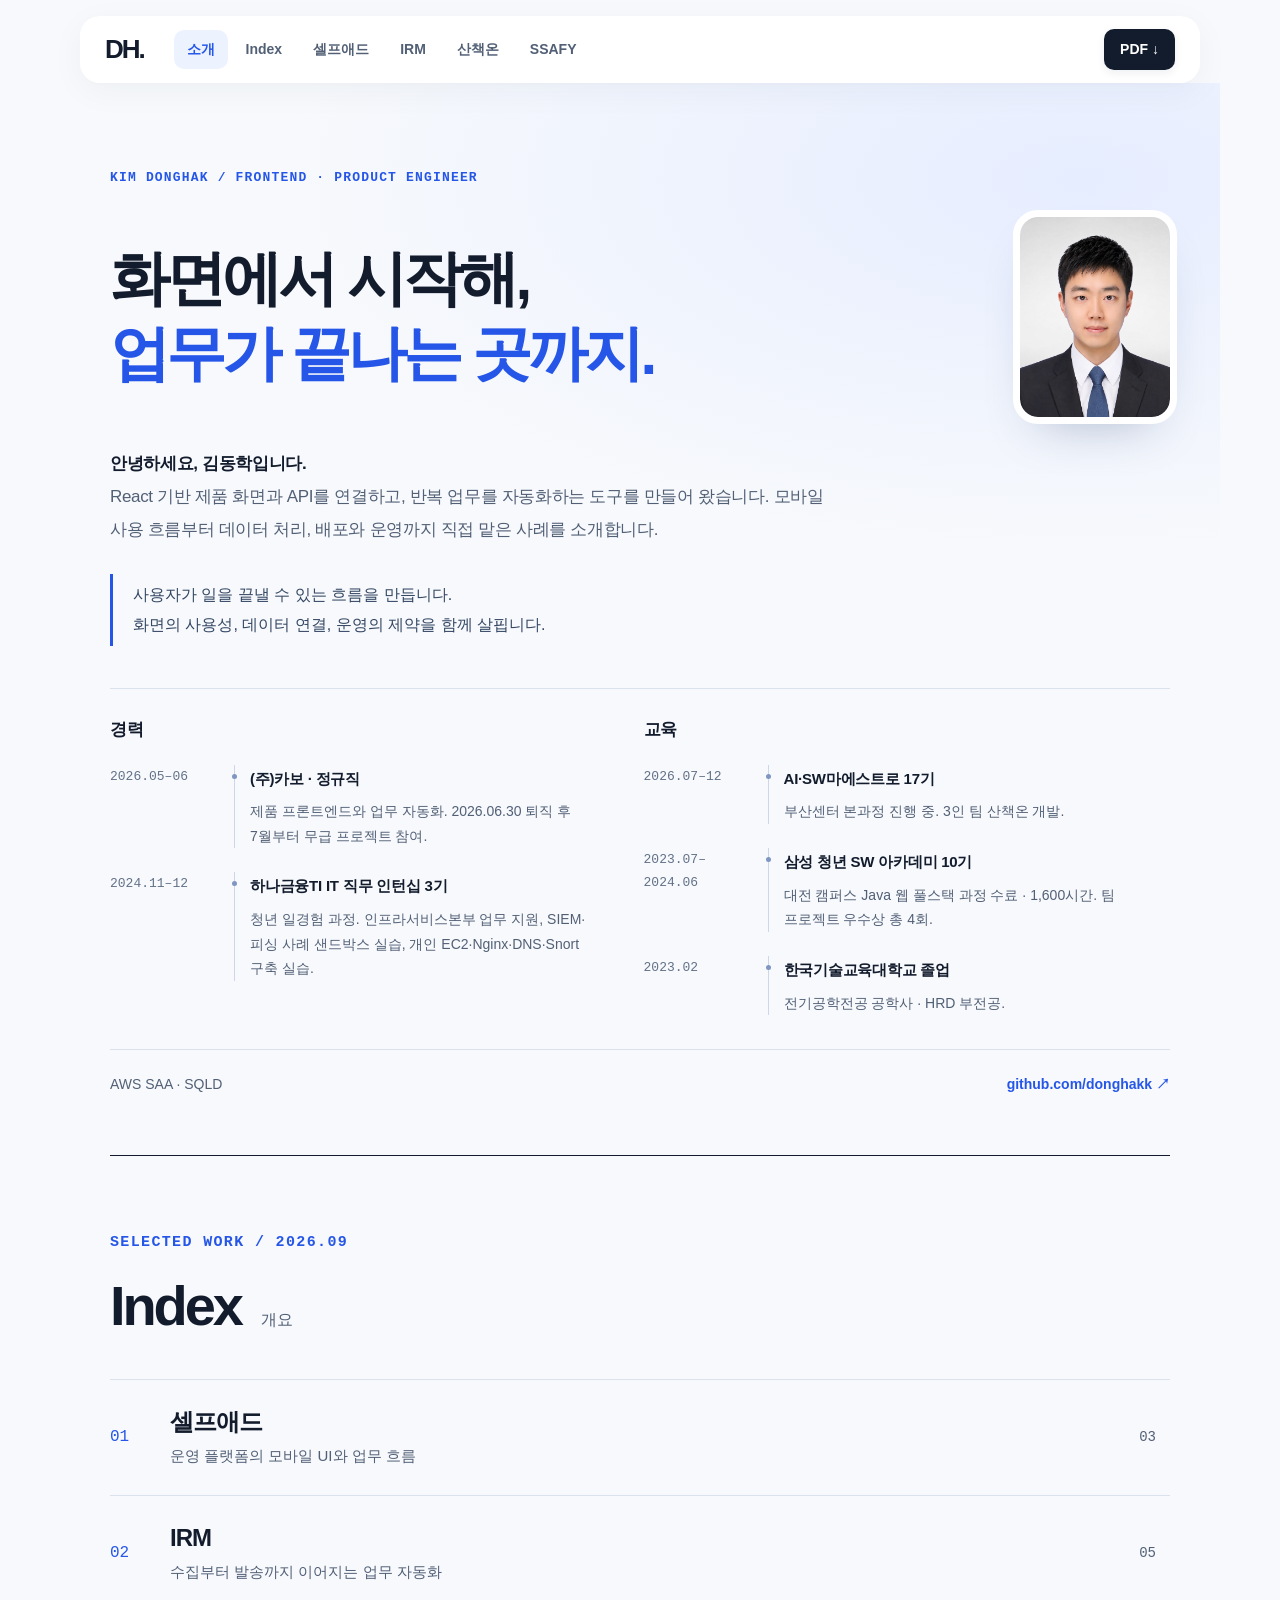
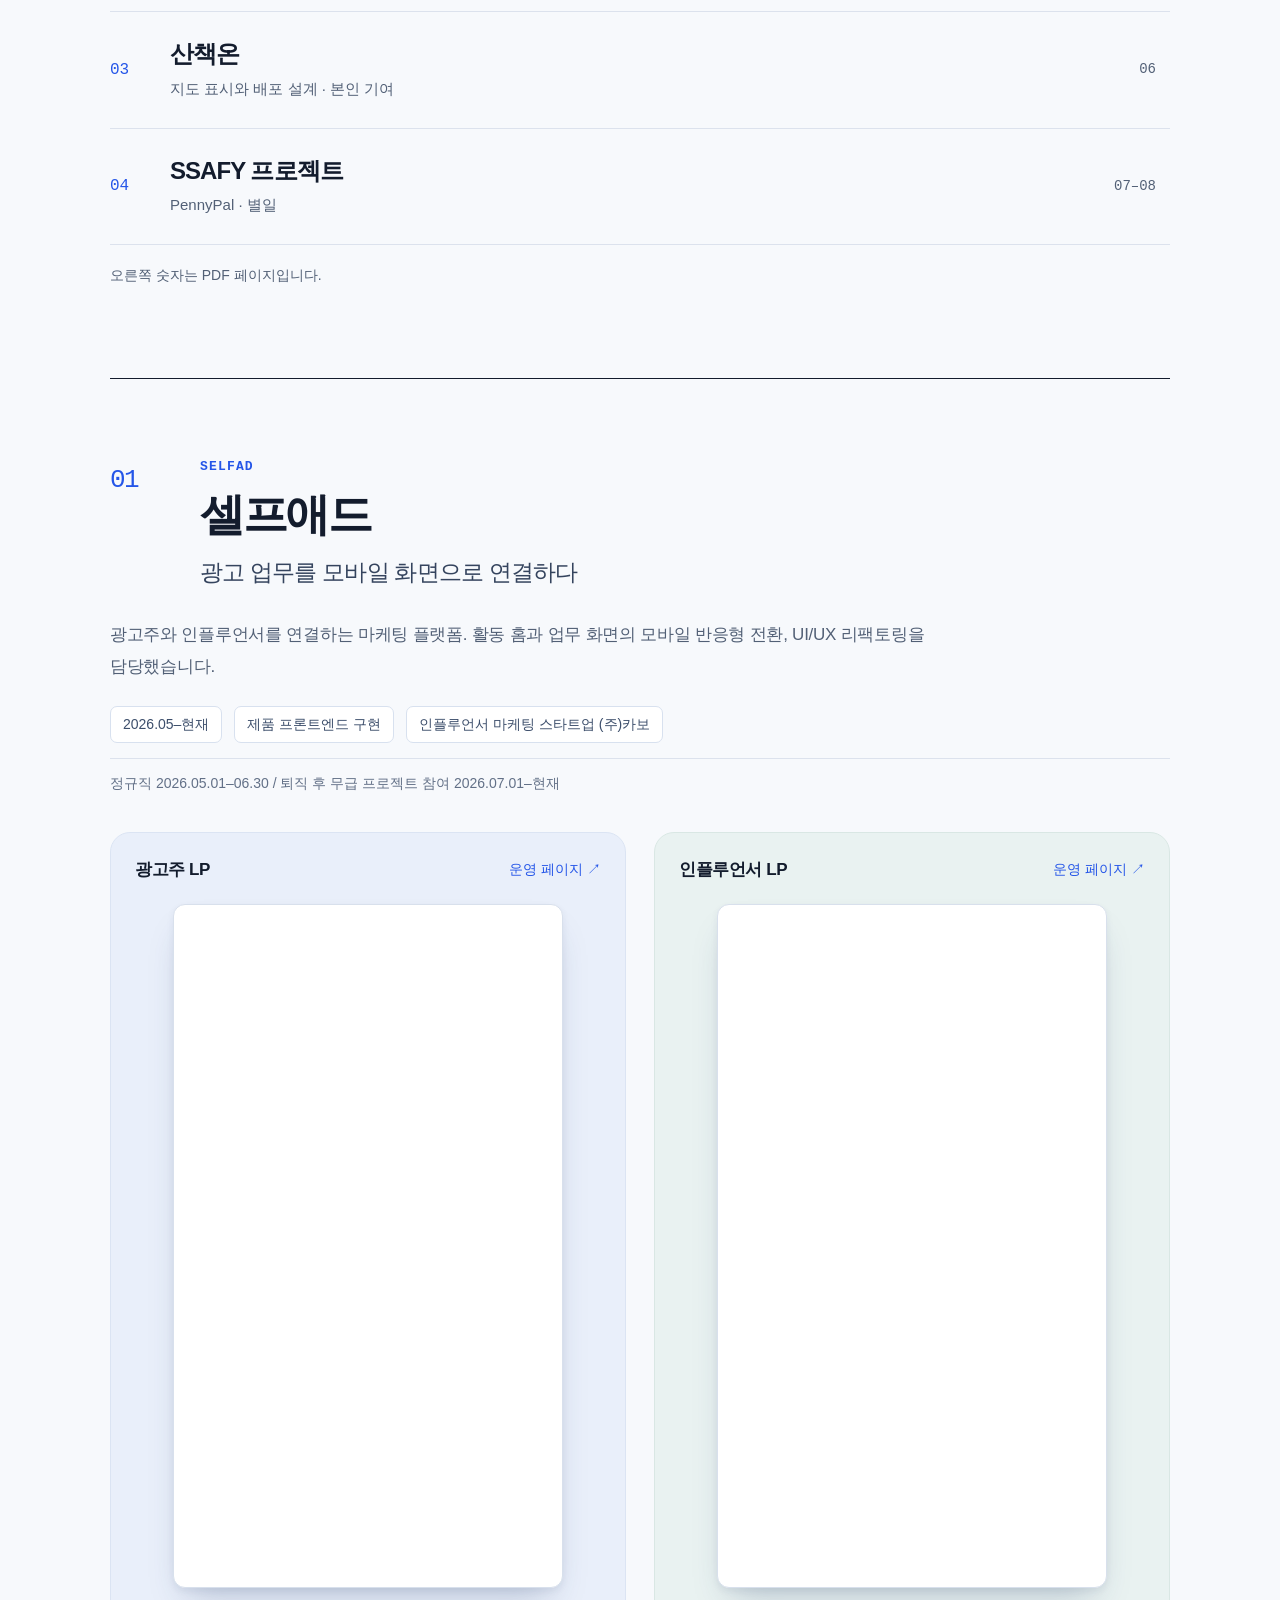
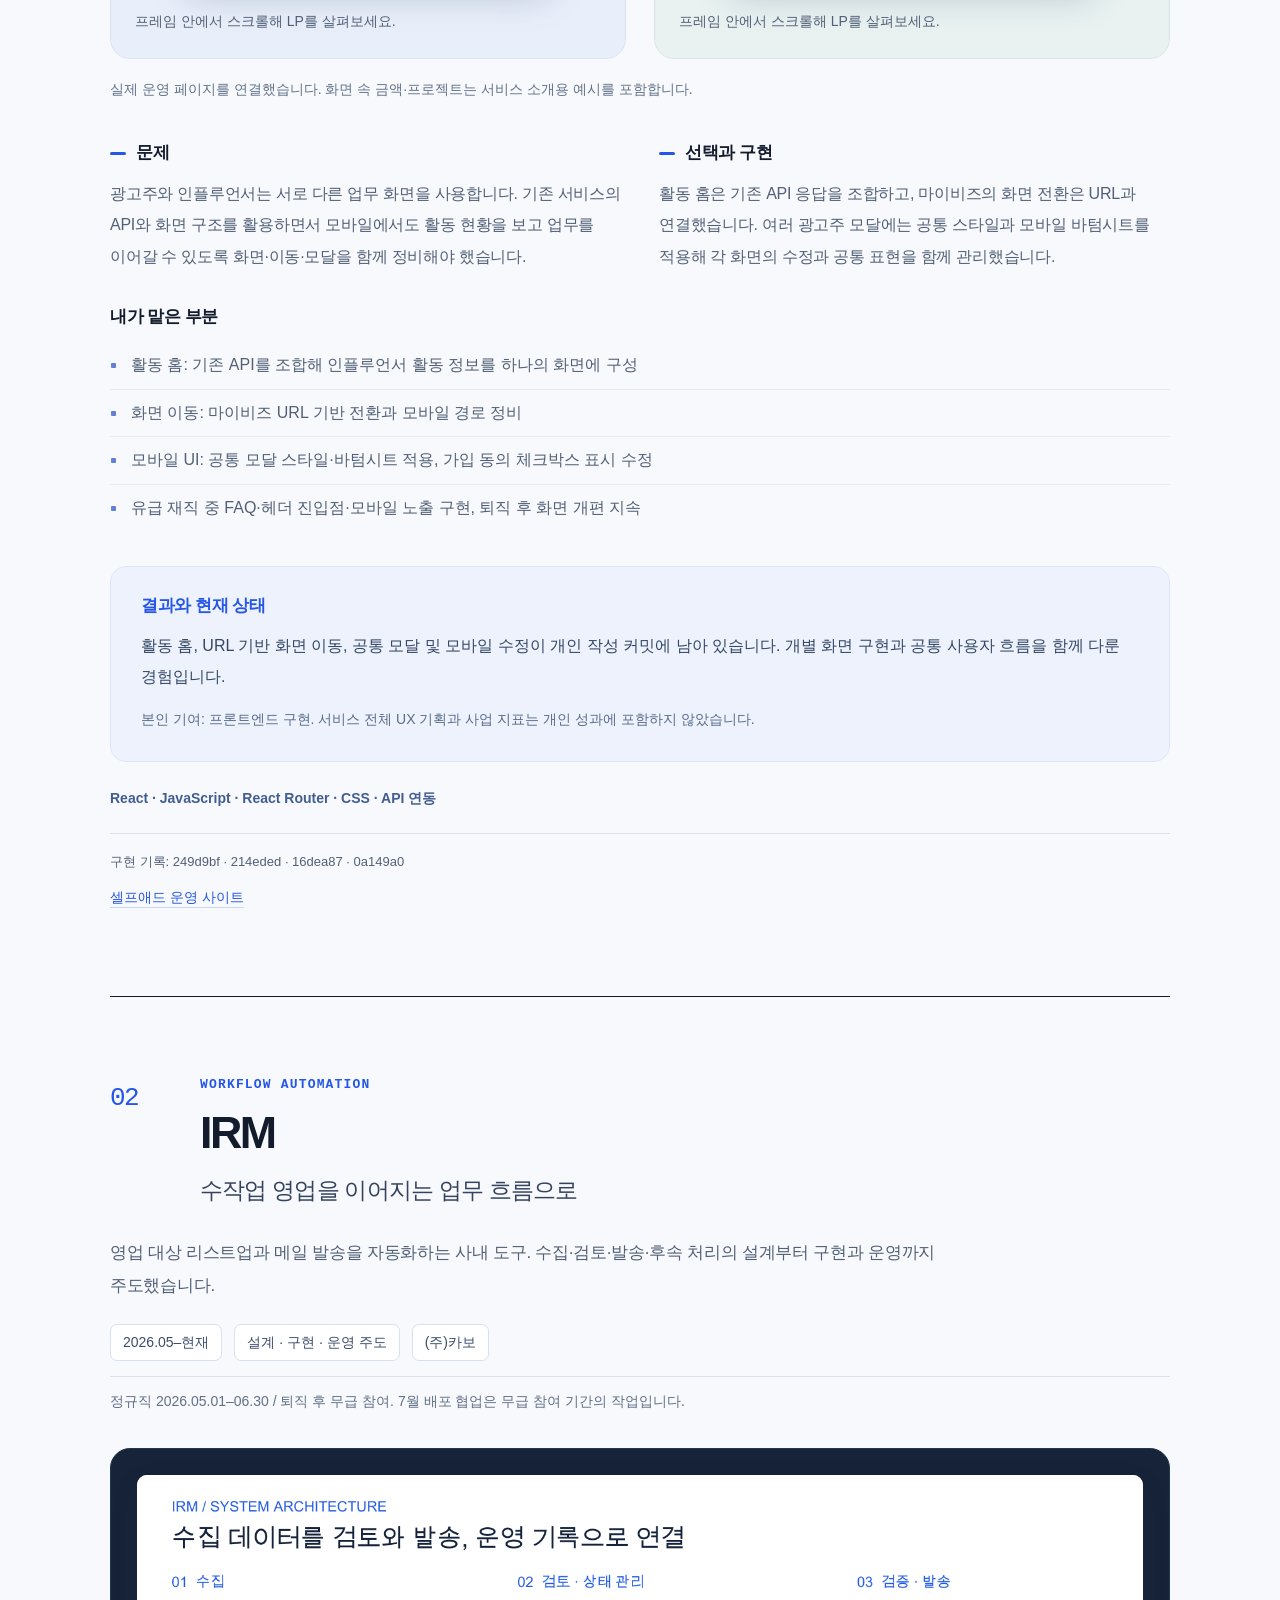
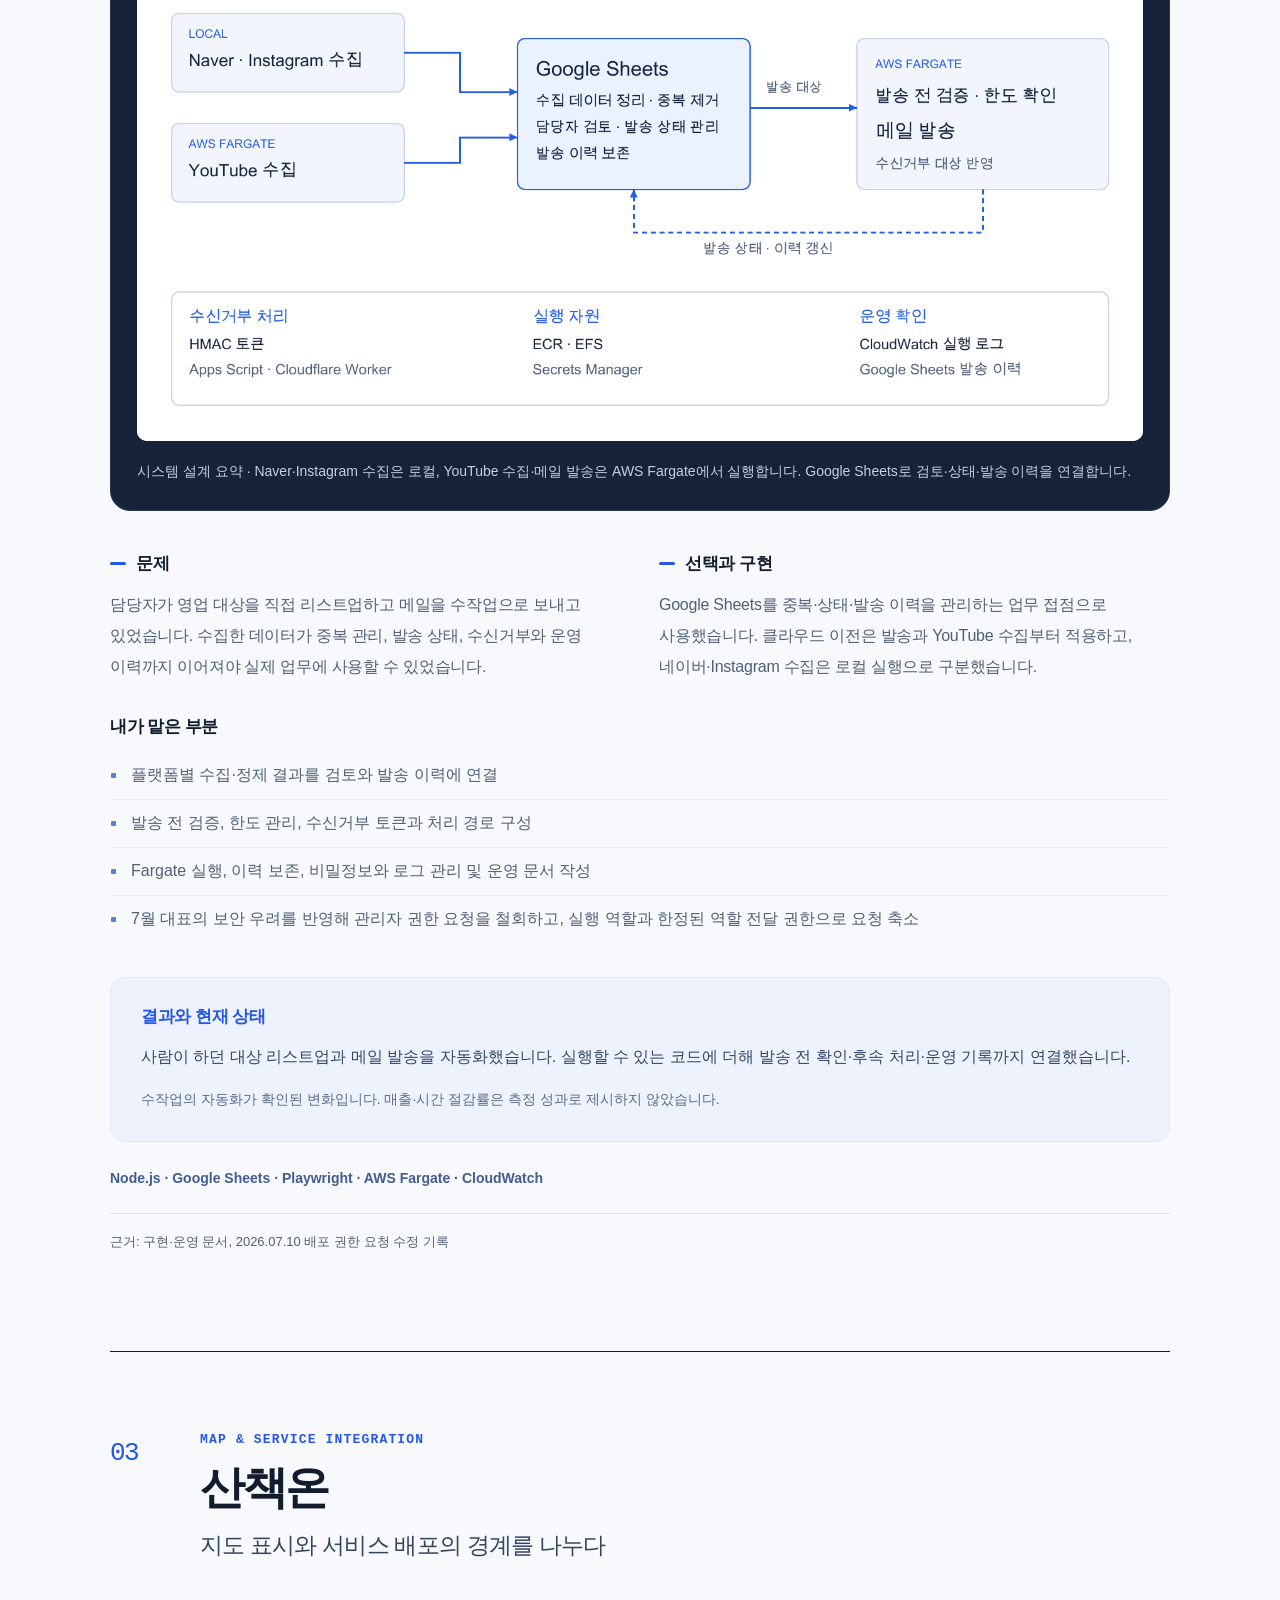
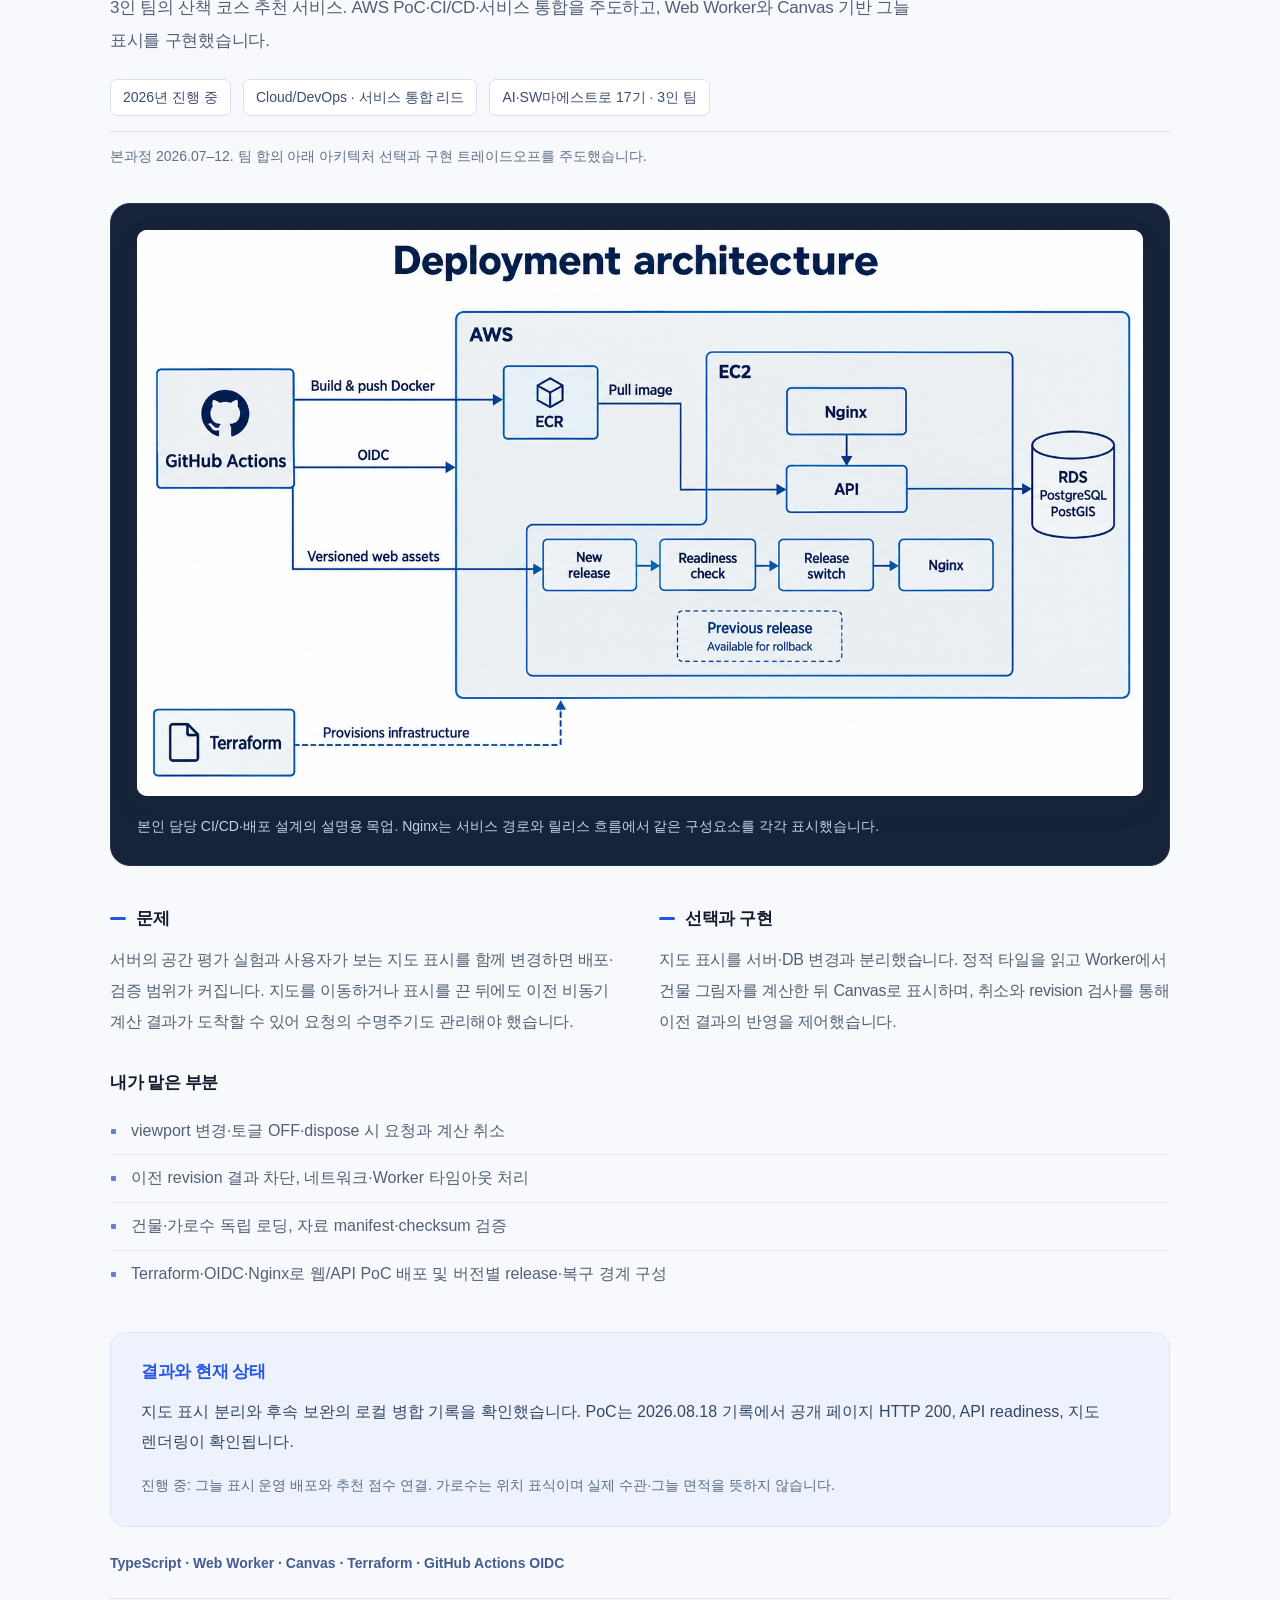
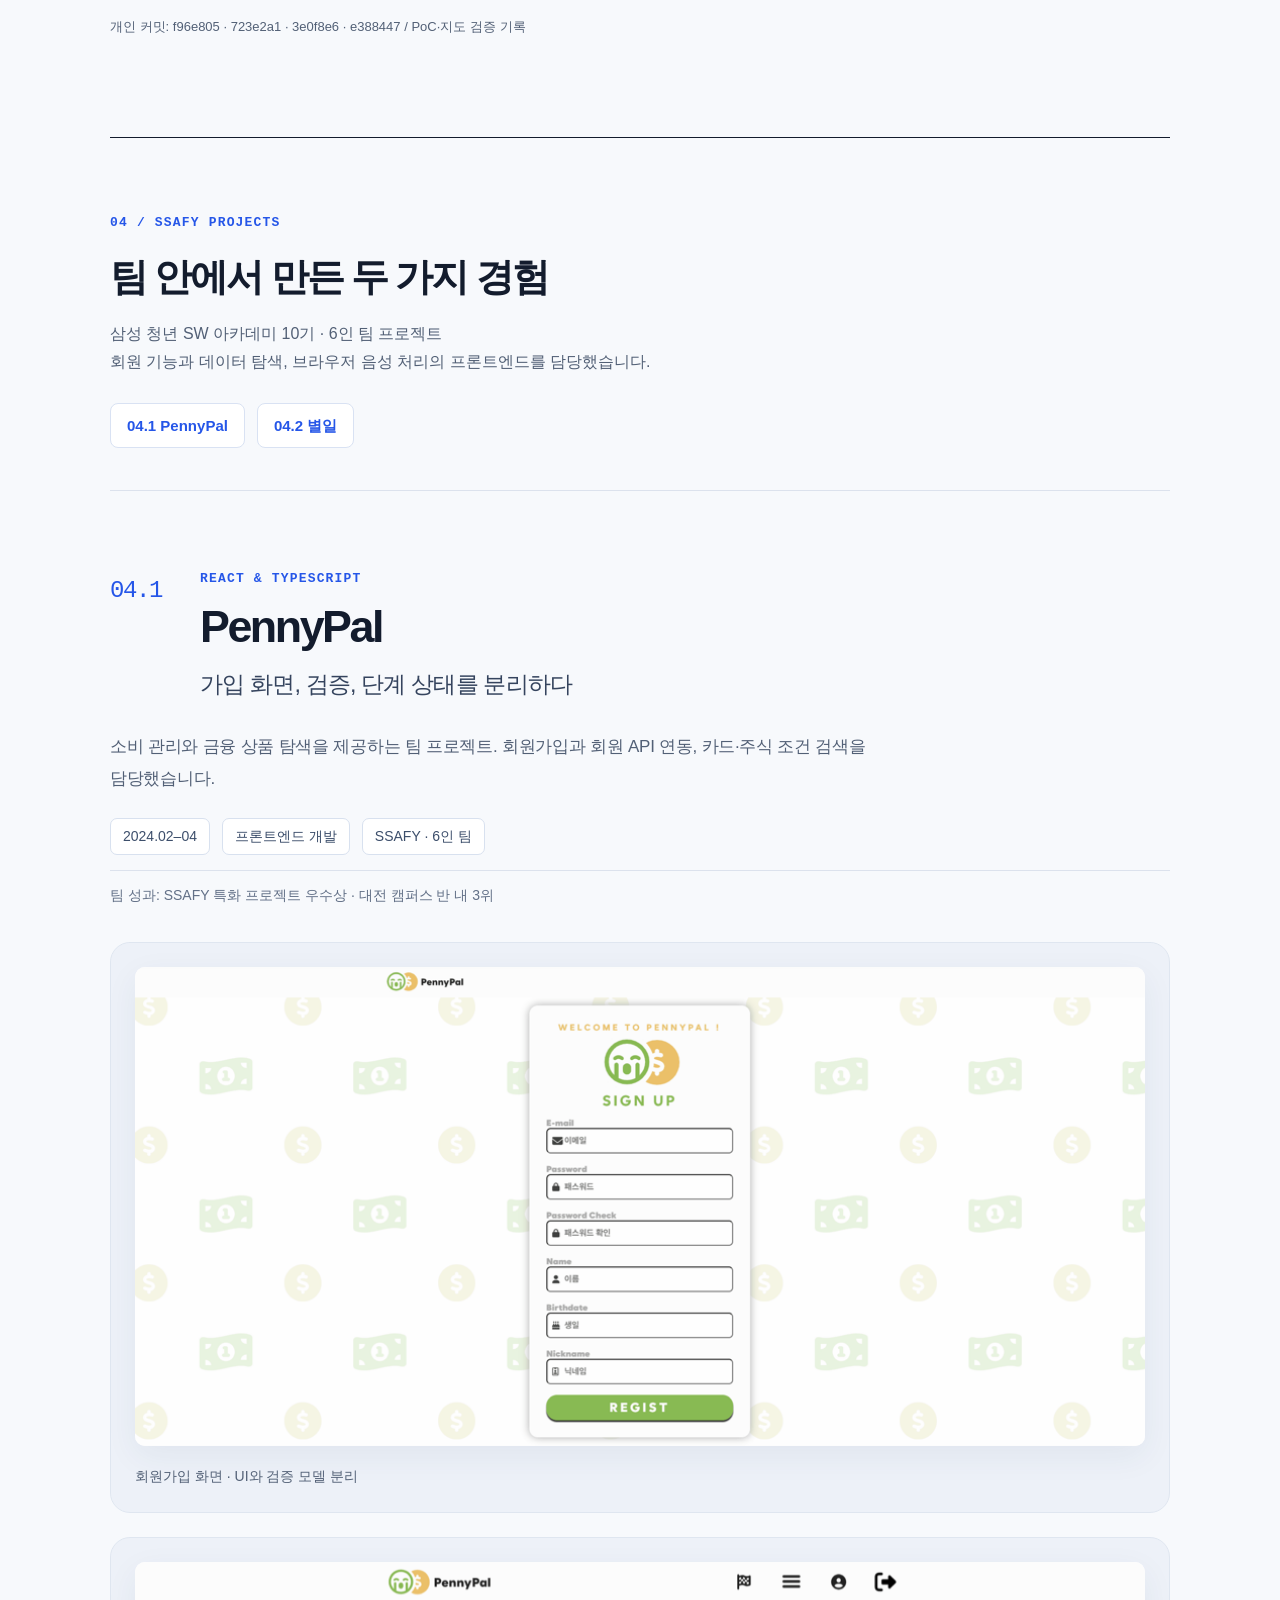
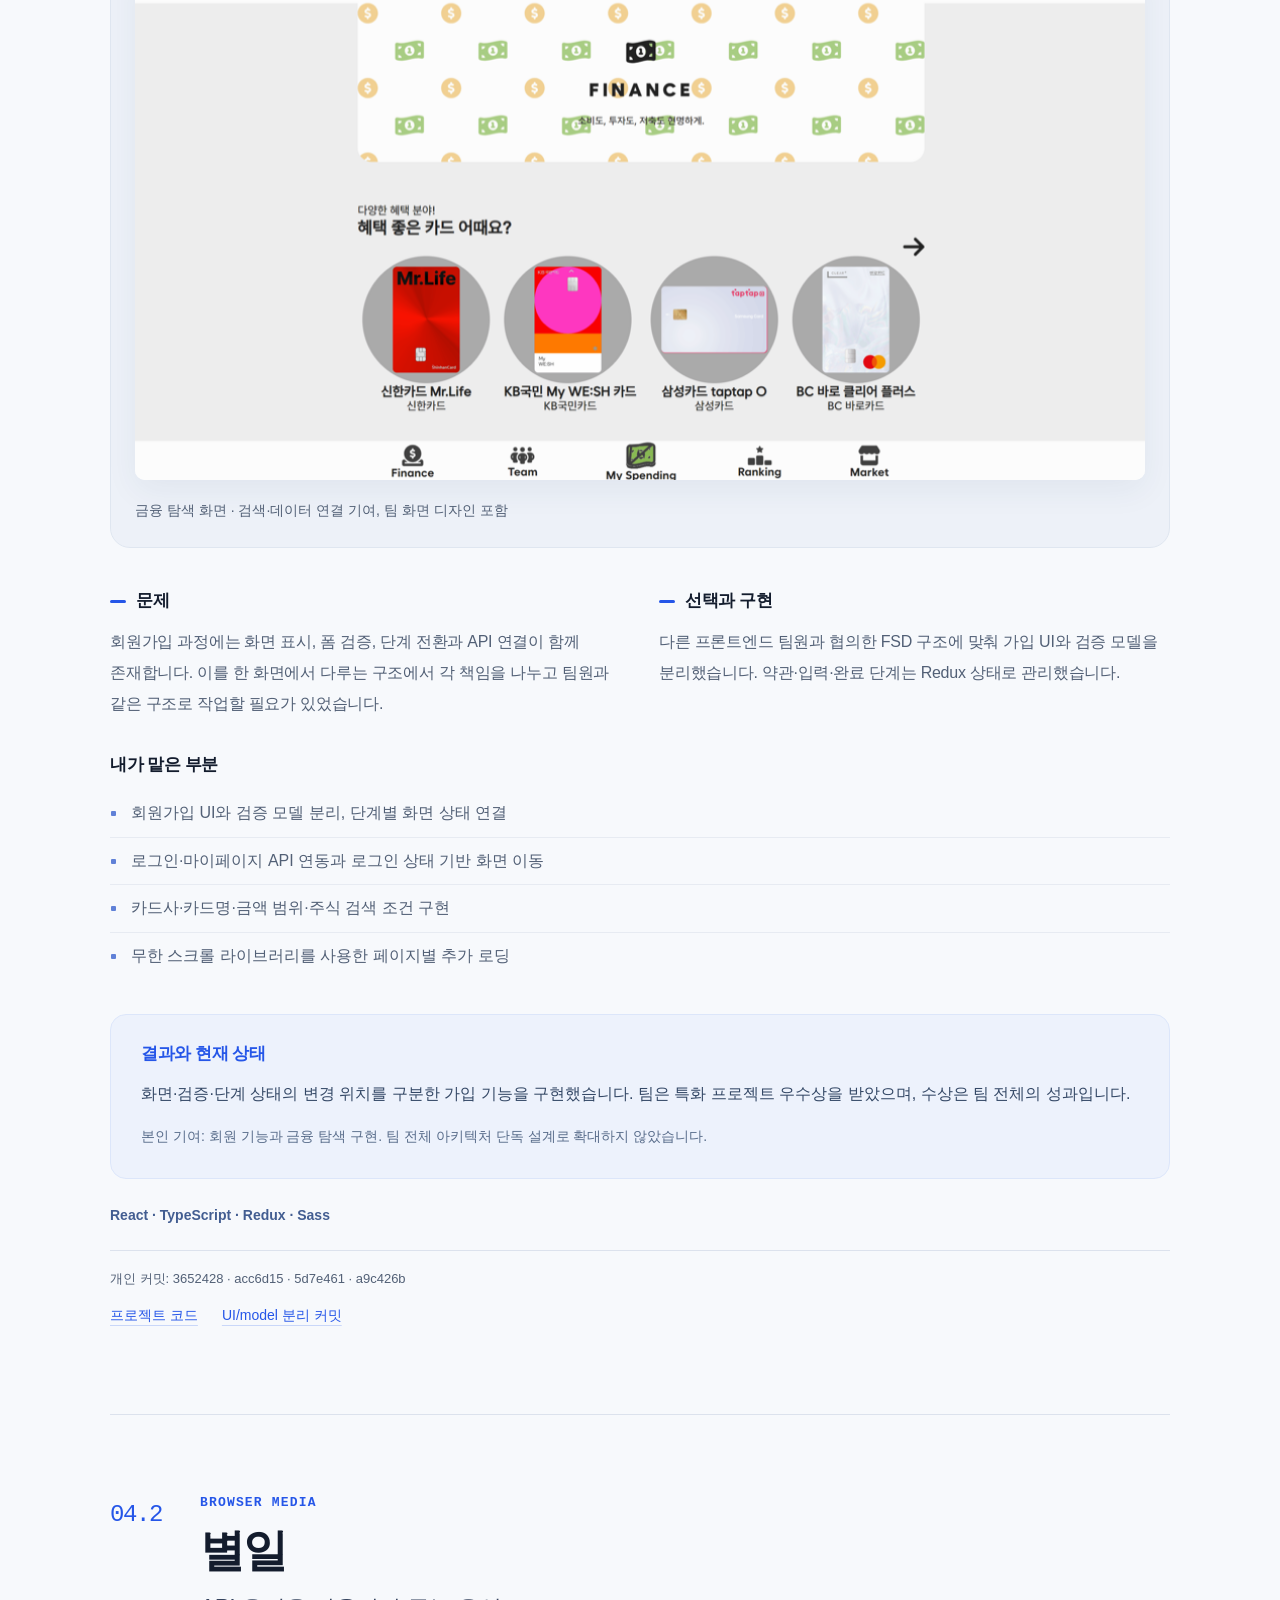
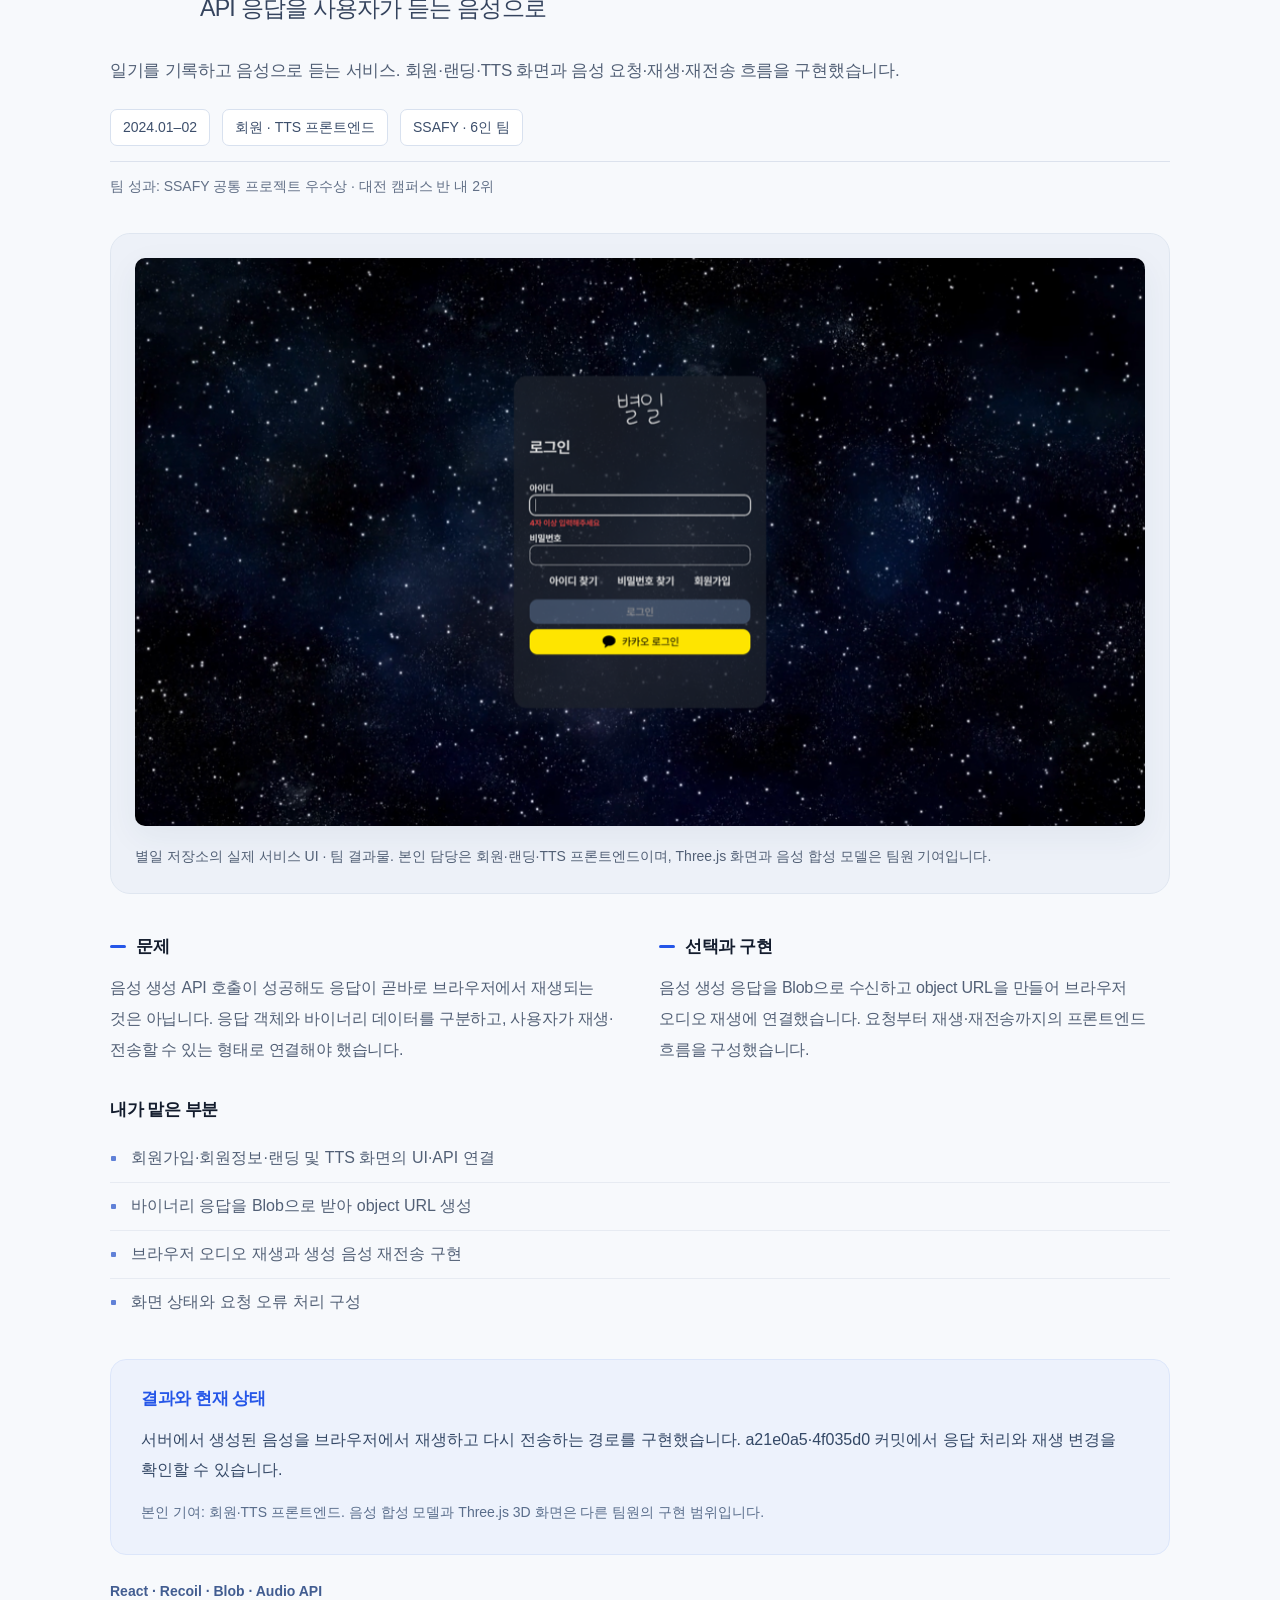
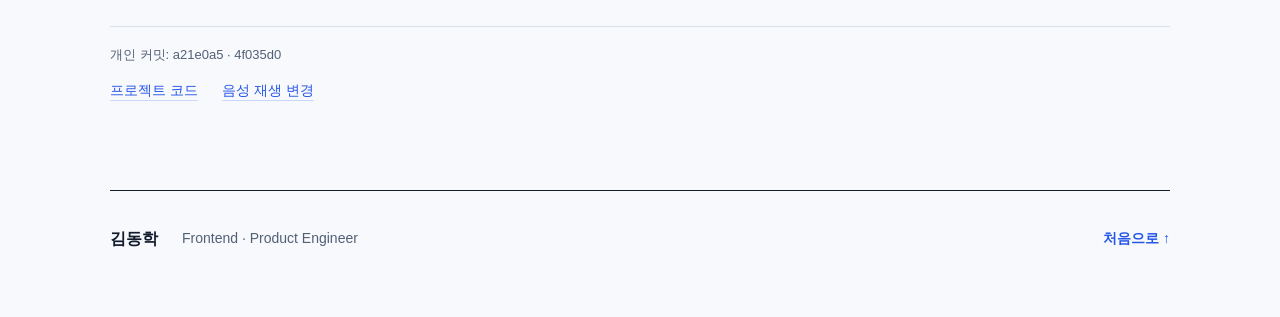
==== commit 5ad3356c: "Embed live Selfad landing pages in ver2.1" ====
--- a/ver2.1/index.html
+++ b/ver2.1/index.html
@@ -6,7 +6,7 @@
 <section id="index" class="index"><p class="eyebrow">SELECTED WORK / 2026.09</p><h2>Index<span>개요</span></h2><div><a href="#selfad"><span>01</span><div><h3>셀프애드</h3><p>운영 플랫폼의 모바일 UI와 업무 흐름</p></div><span class="page-no">03</span></a><a href="#irm"><span>02</span><div><h3>IRM</h3><p>수집부터 발송까지 이어지는 업무 자동화</p></div><span class="page-no">05</span></a><a href="#sanchaekon"><span>03</span><div><h3>산책온</h3><p>지도 표시와 배포 설계 · 본인 기여</p></div><span class="page-no">06</span></a><a href="#ssafy"><span>04</span><div><h3>SSAFY 프로젝트</h3><p>PennyPal · 별일</p></div><span class="page-no">07–08</span></a></div><p class="small">오른쪽 숫자는 PDF 페이지입니다.</p></section>
 <article id="selfad" class="case"><header class="case-heading"><span class="number">01</span><div><p class="eyebrow">SELFAD</p><h2>셀프애드</h2><p class="case-title">광고 업무를 모바일 화면으로 연결하다</p></div></header>
 <p class="lead">광고주와 인플루언서를 연결하는 마케팅 플랫폼. 활동 홈과 업무 화면의 모바일 반응형 전환, UI/UX 리팩토링을 담당했습니다.</p><div class="meta"><span>2026.05–현재</span><span>제품 프론트엔드 구현</span><span>인플루언서 마케팅 스타트업 (주)카보</span></div><p class="small">정규직 2026.05.01–06.30 / 퇴직 후 무급 프로젝트 참여 2026.07.01–현재</p>
-<div class="lp-videos"><figure class="lp-video"><div class="video-heading"><h3>광고주 LP</h3><a href="https://selfad.co.kr/lp/marketer" target="_blank" rel="noopener">운영 페이지 ↗</a></div><video controls playsinline muted preload="none" poster="../ver2/assets/lp/marketer-poster.png" width="704" height="1252" aria-label="광고주 LP 스크롤 영상"><source src="../ver2/assets/lp/marketer-scroll.mp4" type="video/mp4"><a href="../ver2/assets/lp/marketer-scroll.mp4">영상 다운로드</a></video><figcaption>모바일 LP · 26초 · 재생 버튼으로 전체 흐름을 확인하세요.</figcaption><a class="full-capture" href="../ver2/assets/lp/marketer-full.jpg" target="_blank" rel="noopener">전체 화면 크게 보기 ↗</a></figure><figure class="lp-video"><div class="video-heading"><h3>인플루언서 LP</h3><a href="https://selfad.co.kr/lp/influencer" target="_blank" rel="noopener">운영 페이지 ↗</a></div><video controls playsinline muted preload="none" poster="../ver2/assets/lp/influencer-poster.png" width="704" height="1252" aria-label="인플루언서 LP 스크롤 영상"><source src="../ver2/assets/lp/influencer-scroll.mp4" type="video/mp4"><a href="../ver2/assets/lp/influencer-scroll.mp4">영상 다운로드</a></video><figcaption>모바일 LP · 26초 · 재생 버튼으로 전체 흐름을 확인하세요.</figcaption><a class="full-capture" href="../ver2/assets/lp/influencer-full.jpg" target="_blank" rel="noopener">전체 화면 크게 보기 ↗</a></figure></div><p class="media-note">실제 운영 LP의 화면 캡처를 스크롤 영상으로 구성했습니다. 화면 속 금액·프로젝트는 서비스 소개용 예시를 포함합니다.</p>
+<div class="lp-embeds"><figure class="lp-preview"><div class="video-heading"><h3>광고주 LP</h3><a href="https://selfad.co.kr/lp/marketer" target="_blank" rel="noopener">운영 페이지 ↗</a></div><iframe class="lp-frame" src="https://selfad.co.kr/lp/marketer" title="셀프애드 광고주 LP 실제 운영 페이지" width="390" height="720" loading="lazy" referrerpolicy="strict-origin-when-cross-origin" sandbox="allow-scripts allow-same-origin allow-forms allow-popups allow-popups-to-escape-sandbox"></iframe><figcaption>프레임 안에서 스크롤해 LP를 살펴보세요.</figcaption></figure><figure class="lp-preview"><div class="video-heading"><h3>인플루언서 LP</h3><a href="https://selfad.co.kr/lp/influencer" target="_blank" rel="noopener">운영 페이지 ↗</a></div><iframe class="lp-frame" src="https://selfad.co.kr/lp/influencer" title="셀프애드 인플루언서 LP 실제 운영 페이지" width="390" height="720" loading="lazy" referrerpolicy="strict-origin-when-cross-origin" sandbox="allow-scripts allow-same-origin allow-forms allow-popups allow-popups-to-escape-sandbox"></iframe><figcaption>프레임 안에서 스크롤해 LP를 살펴보세요.</figcaption></figure></div><p class="media-note">실제 운영 페이지를 연결했습니다. 화면 속 금액·프로젝트는 서비스 소개용 예시를 포함합니다.</p>
 <div class="columns"><section><h3>문제</h3><p>광고주와 인플루언서는 서로 다른 업무 화면을 사용합니다. 기존 서비스의 API와 화면 구조를 활용하면서 모바일에서도 활동 현황을 보고 업무를 이어갈 수 있도록 화면·이동·모달을 함께 정비해야 했습니다.</p></section><section><h3>선택과 구현</h3><p>활동 홈은 기존 API 응답을 조합하고, 마이비즈의 화면 전환은 URL과 연결했습니다. 여러 광고주 모달에는 공통 스타일과 모바일 바텀시트를 적용해 각 화면의 수정과 공통 표현을 함께 관리했습니다.</p></section></div>
 <section class="contribution"><h3>내가 맡은 부분</h3><ul><li>활동 홈: 기존 API를 조합해 인플루언서 활동 정보를 하나의 화면에 구성</li><li>화면 이동: 마이비즈 URL 기반 전환과 모바일 경로 정비</li><li>모바일 UI: 공통 모달 스타일·바텀시트 적용, 가입 동의 체크박스 표시 수정</li><li>유급 재직 중 FAQ·헤더 진입점·모바일 노출 구현, 퇴직 후 화면 개편 지속</li></ul></section>
 <section class="result"><h3>결과와 현재 상태</h3><p>활동 홈, URL 기반 화면 이동, 공통 모달 및 모바일 수정이 개인 작성 커밋에 남아 있습니다. 개별 화면 구현과 공통 사용자 흐름을 함께 다룬 경험입니다.</p><p class="small">본인 기여: 프론트엔드 구현. 서비스 전체 UX 기획과 사업 지표는 개인 성과에 포함하지 않았습니다.</p></section>
--- a/ver2.1/styles.css
+++ b/ver2.1/styles.css
@@ -6,7 +6,7 @@
 ::selection{background:#cbd9ff;color:#12244d}
 a{color:inherit;text-decoration:none;transition:color .2s ease,background .2s ease,box-shadow .2s ease}
 a:hover{color:var(--blue)}
-a:focus-visible,video:focus-visible{outline:3px solid var(--blue);outline-offset:5px;border-radius:4px}
+a:focus-visible,iframe:focus-visible{outline:3px solid var(--blue);outline-offset:5px;border-radius:4px}
 p,h1,h2,h3,figure{margin:0}
 h1,h2,h3{line-height:1.3;text-wrap:balance}
 h2{font-size:2.8rem;letter-spacing:-.055em;font-weight:800}
@@ -105,14 +105,14 @@
 .end strong{font-size:1rem}
 .end span{color:var(--muted)}
 .end a{margin-left:auto;color:var(--blue);font-weight:600}
-.lp-videos{display:grid;grid-template-columns:repeat(2,minmax(0,1fr));gap:28px;margin:36px 0 18px}
-.lp-video{min-width:0;padding:24px;border:1px solid #dbe4f3;border-radius:20px;background:#e9effa}
-.lp-video:nth-child(2){background:#e9f2f1;border-color:#d9e7e4}
+.lp-embeds{display:grid;grid-template-columns:repeat(2,minmax(0,1fr));gap:28px;margin:36px 0 18px}
+.lp-preview{min-width:0;padding:24px;border:1px solid #dbe4f3;border-radius:20px;background:#e9effa}
+.lp-preview:nth-child(2){background:#e9f2f1;border-color:#d9e7e4}
 .video-heading{display:flex;justify-content:space-between;align-items:center;gap:12px;margin-bottom:22px}
 .video-heading h3{font-size:1.0625rem}
 .video-heading a,.full-capture{font-size:.875rem;color:var(--blue);font-weight:500}
-.lp-video video{display:block;width:100%;max-width:360px;height:auto;margin:auto;border:1px solid #ffffff90;border-radius:12px;background:#fff;box-shadow:0 20px 34px -14px #243d6a45,0 3px 7px #243d6a12}
-.lp-video figcaption{font-size:.875rem;color:var(--muted);margin-top:22px;line-height:1.7}
+.lp-frame{display:block;width:100%;max-width:390px;height:680px;height:min(720px,76svh);min-height:480px;margin:auto;border:1px solid #d8e0ec;border-radius:12px;background:#fff;box-shadow:0 20px 34px -14px #243d6a45,0 3px 7px #243d6a12}
+.lp-preview figcaption{font-size:.875rem;color:var(--muted);margin-top:22px;line-height:1.7}
 .full-capture{display:inline-block;margin-top:10px;text-decoration:underline;text-underline-offset:5px;text-decoration-color:#b4c5eb}
 .media-note{font-size:.875rem;margin-bottom:40px;color:#63738a;line-height:1.8}
 @keyframes enter{from{transform:translateY(14px)}to{transform:translateY(0)}}
@@ -121,7 +121,7 @@
 @media(max-width:1180px){.top{margin-inline:24px}}
 @media(max-width:900px){.top{gap:20px;padding:12px 18px}.top nav{gap:0}.top nav a{padding-inline:10px}}
 @media(max-width:760px){
-html{scroll-padding-top:152px}.top{top:10px;margin:10px 14px 0;padding:10px 16px;gap:6px 16px;border-radius:16px;flex-wrap:wrap}.brand{font-size:1.4rem}.top nav{order:3;flex-basis:100%;overflow-x:auto;white-space:nowrap;gap:4px;padding:3px 0;scrollbar-width:thin}.top nav a{padding:7px 12px;font-size:.875rem}.download{margin-left:auto;padding:6px 12px}main{padding:0 24px}.intro{padding:48px 0 38px}.intro:before{inset-inline:-24px;height:510px}.intro-heading{grid-template-columns:minmax(0,1fr) 105px;gap:20px;margin:26px 0}.intro-heading h1{font-size:clamp(1.75rem,4.7vw,2.7rem)}.portrait{border-radius:12px;outline-width:5px}.background{grid-template-columns:1fr;gap:14px}.background li{grid-template-columns:105px 1fr}.intro-footer{gap:20px;flex-wrap:wrap}.index,.case{padding:54px 0 60px}.index h2{font-size:2.8rem}.index>div>a{grid-template-columns:42px 1fr 45px;padding-block:24px}.index h3{font-size:1.25rem}.index p{font-size:.875rem}.case-heading{gap:15px}.number{min-width:36px;font-size:1.3rem}.case h2{font-size:2.25rem}.case-title{font-size:1.2rem}.lead{font-size:1rem}.columns{grid-template-columns:1fr;gap:28px}.gallery{margin-top:28px}.gallery figure{padding:14px;border-radius:14px}.gallery img{border-radius:7px}#irm .gallery figure,#sanchaekon .gallery figure{padding:14px}.result{padding:22px}.ssafy{padding-top:54px}.ssafy>h2{font-size:2rem}.end{flex-wrap:wrap;gap:12px 20px}.end a{margin-left:auto}.lp-videos{grid-template-columns:1fr;gap:24px}.lp-video{padding:20px;border-radius:16px}.video-heading{flex-wrap:wrap}.meta{gap:8px}.meta span{font-size:.8125rem}.small,.media-note,.gallery figcaption,.lp-video figcaption{font-size:.875rem!important}}
+html{scroll-padding-top:152px}.top{top:10px;margin:10px 14px 0;padding:10px 16px;gap:6px 16px;border-radius:16px;flex-wrap:wrap}.brand{font-size:1.4rem}.top nav{order:3;flex-basis:100%;overflow-x:auto;white-space:nowrap;gap:4px;padding:3px 0;scrollbar-width:thin}.top nav a{padding:7px 12px;font-size:.875rem}.download{margin-left:auto;padding:6px 12px}main{padding:0 24px}.intro{padding:48px 0 38px}.intro:before{inset-inline:-24px;height:510px}.intro-heading{grid-template-columns:minmax(0,1fr) 105px;gap:20px;margin:26px 0}.intro-heading h1{font-size:clamp(1.75rem,4.7vw,2.7rem)}.portrait{border-radius:12px;outline-width:5px}.background{grid-template-columns:1fr;gap:14px}.background li{grid-template-columns:105px 1fr}.intro-footer{gap:20px;flex-wrap:wrap}.index,.case{padding:54px 0 60px}.index h2{font-size:2.8rem}.index>div>a{grid-template-columns:42px 1fr 45px;padding-block:24px}.index h3{font-size:1.25rem}.index p{font-size:.875rem}.case-heading{gap:15px}.number{min-width:36px;font-size:1.3rem}.case h2{font-size:2.25rem}.case-title{font-size:1.2rem}.lead{font-size:1rem}.columns{grid-template-columns:1fr;gap:28px}.gallery{margin-top:28px}.gallery figure{padding:14px;border-radius:14px}.gallery img{border-radius:7px}#irm .gallery figure,#sanchaekon .gallery figure{padding:14px}.result{padding:22px}.ssafy{padding-top:54px}.ssafy>h2{font-size:2rem}.end{flex-wrap:wrap;gap:12px 20px}.end a{margin-left:auto}.lp-embeds{grid-template-columns:1fr;gap:24px}.lp-preview{padding:20px;border-radius:16px}.video-heading{flex-wrap:wrap}.meta{gap:8px}.meta span{font-size:.8125rem}.small,.media-note,.gallery figcaption,.lp-preview figcaption{font-size:.875rem!important}}
 @media(max-width:520px){.intro-heading{grid-template-columns:1fr;gap:26px}.intro-heading .portrait{grid-row:1;width:105px}.intro-heading h1{font-size:clamp(1.875rem,7.2vw,2.4rem);line-height:1.32;letter-spacing:-.06em}.eyebrow{font-size:.75rem;letter-spacing:.055em}.bio{font-size:1rem}.background li{grid-template-columns:90px 1fr;gap:12px}.background li>span{font-size:.75rem}.intro-footer{font-size:.8125rem}.ssafy>nav a{padding:8px 12px}.end span{font-size:.8125rem}}
 @media(prefers-reduced-motion:reduce){html{scroll-behavior:auto}*,*:before,*:after{animation:none!important;transition:none!important}.gallery a:hover img{transform:none}}
-@media print{.top,.skip{display:none}body{background:#fff;font-size:11pt}main{max-width:none;padding:0}.intro,.index,.case{break-before:page;padding:24px 0}.intro{break-before:auto}.intro:before{display:none}.gallery figure,.lp-video,.result{break-inside:avoid;box-shadow:none}.entered{animation:none}a{color:inherit}.portrait{box-shadow:none}}
+@media print{.top,.skip{display:none}body{background:#fff;font-size:11pt}main{max-width:none;padding:0}.intro,.index,.case{break-before:page;padding:24px 0}.intro{break-before:auto}.intro:before{display:none}.gallery figure,.lp-preview,.result{break-inside:avoid;box-shadow:none}.entered{animation:none}a{color:inherit}.portrait{box-shadow:none}}
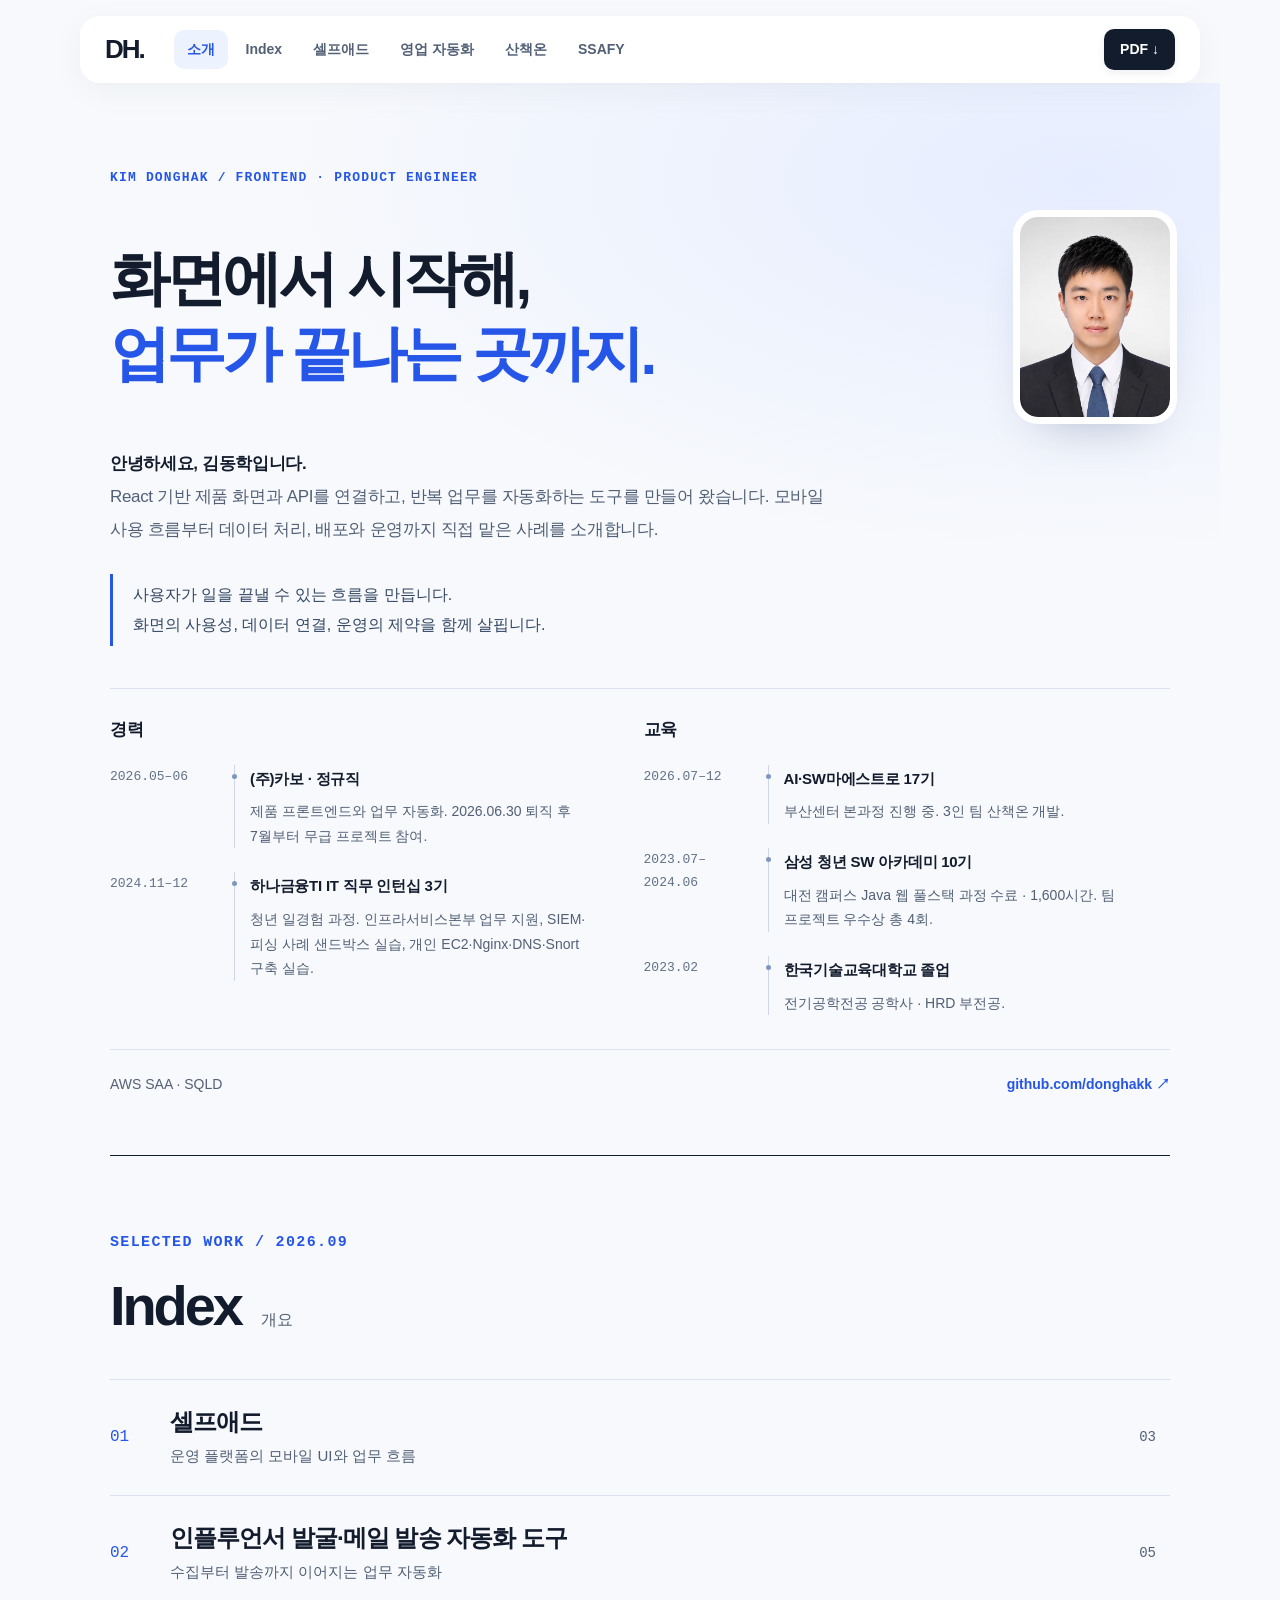
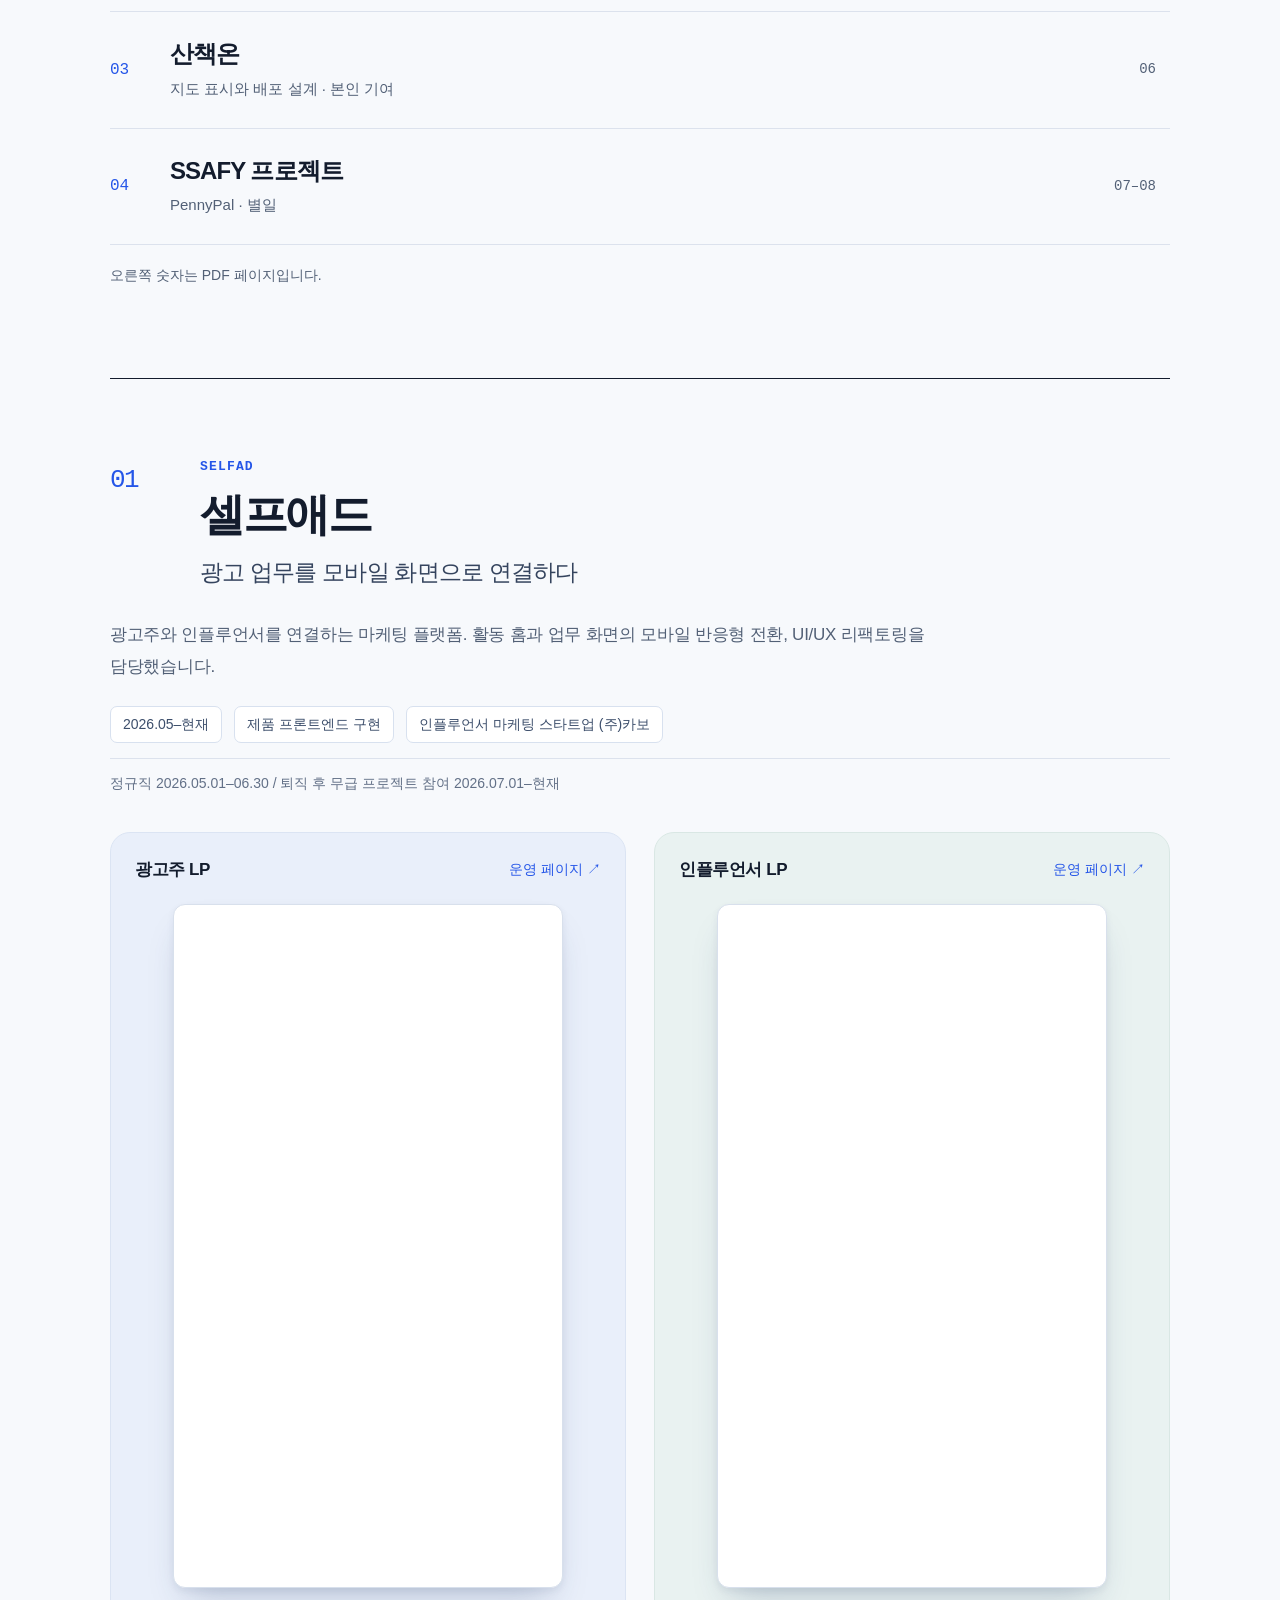
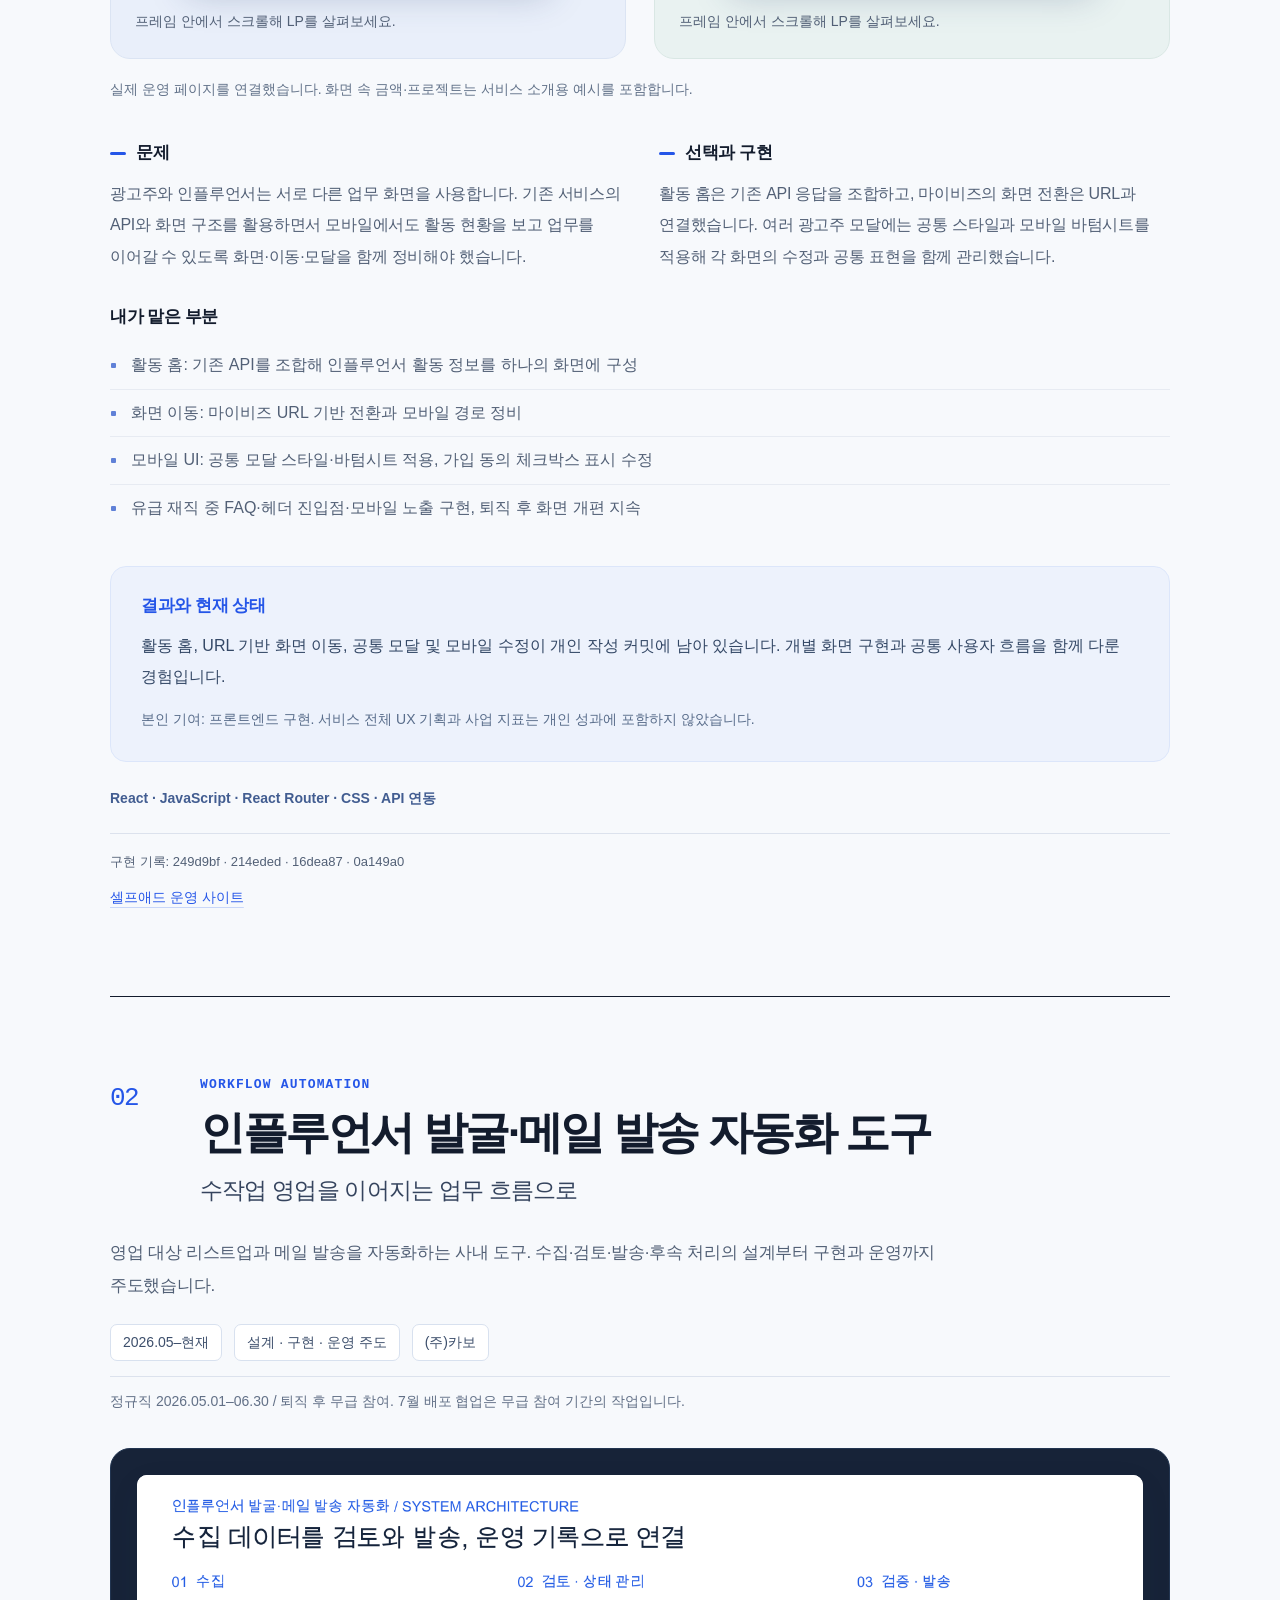
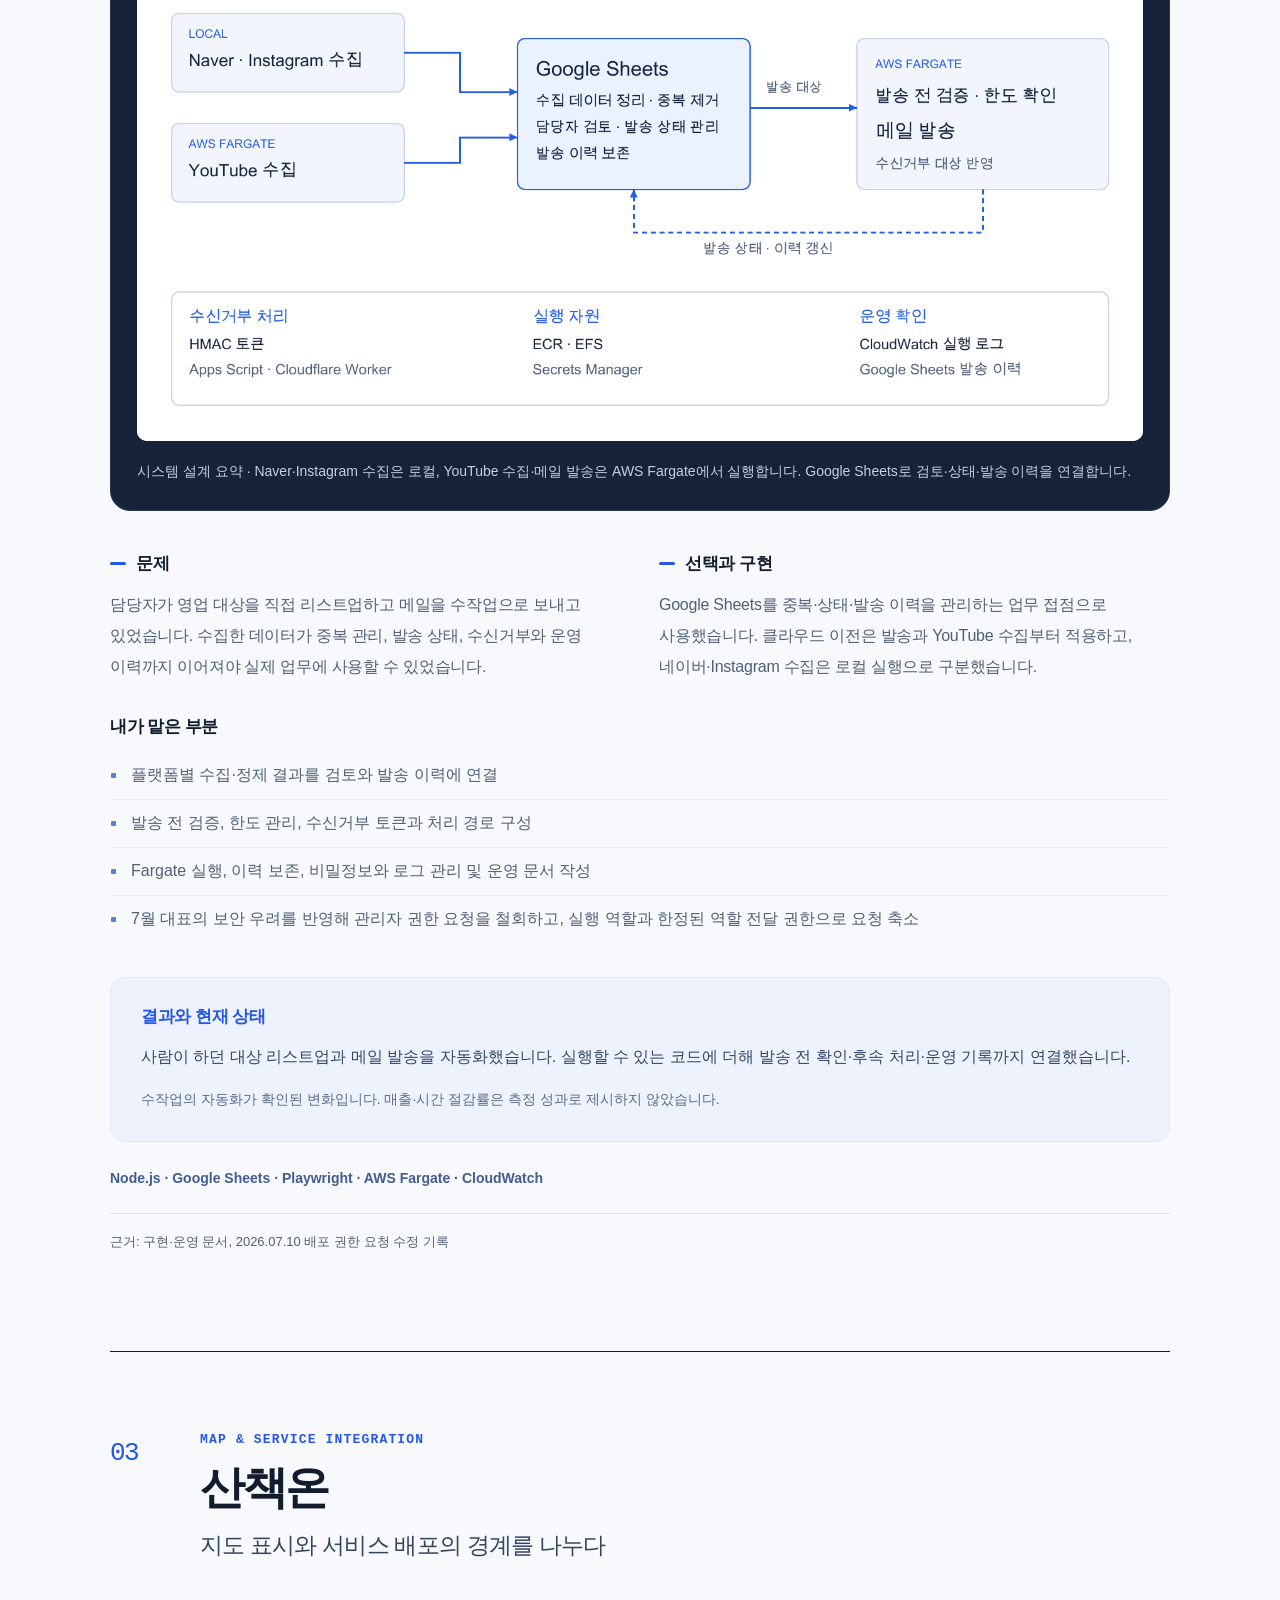
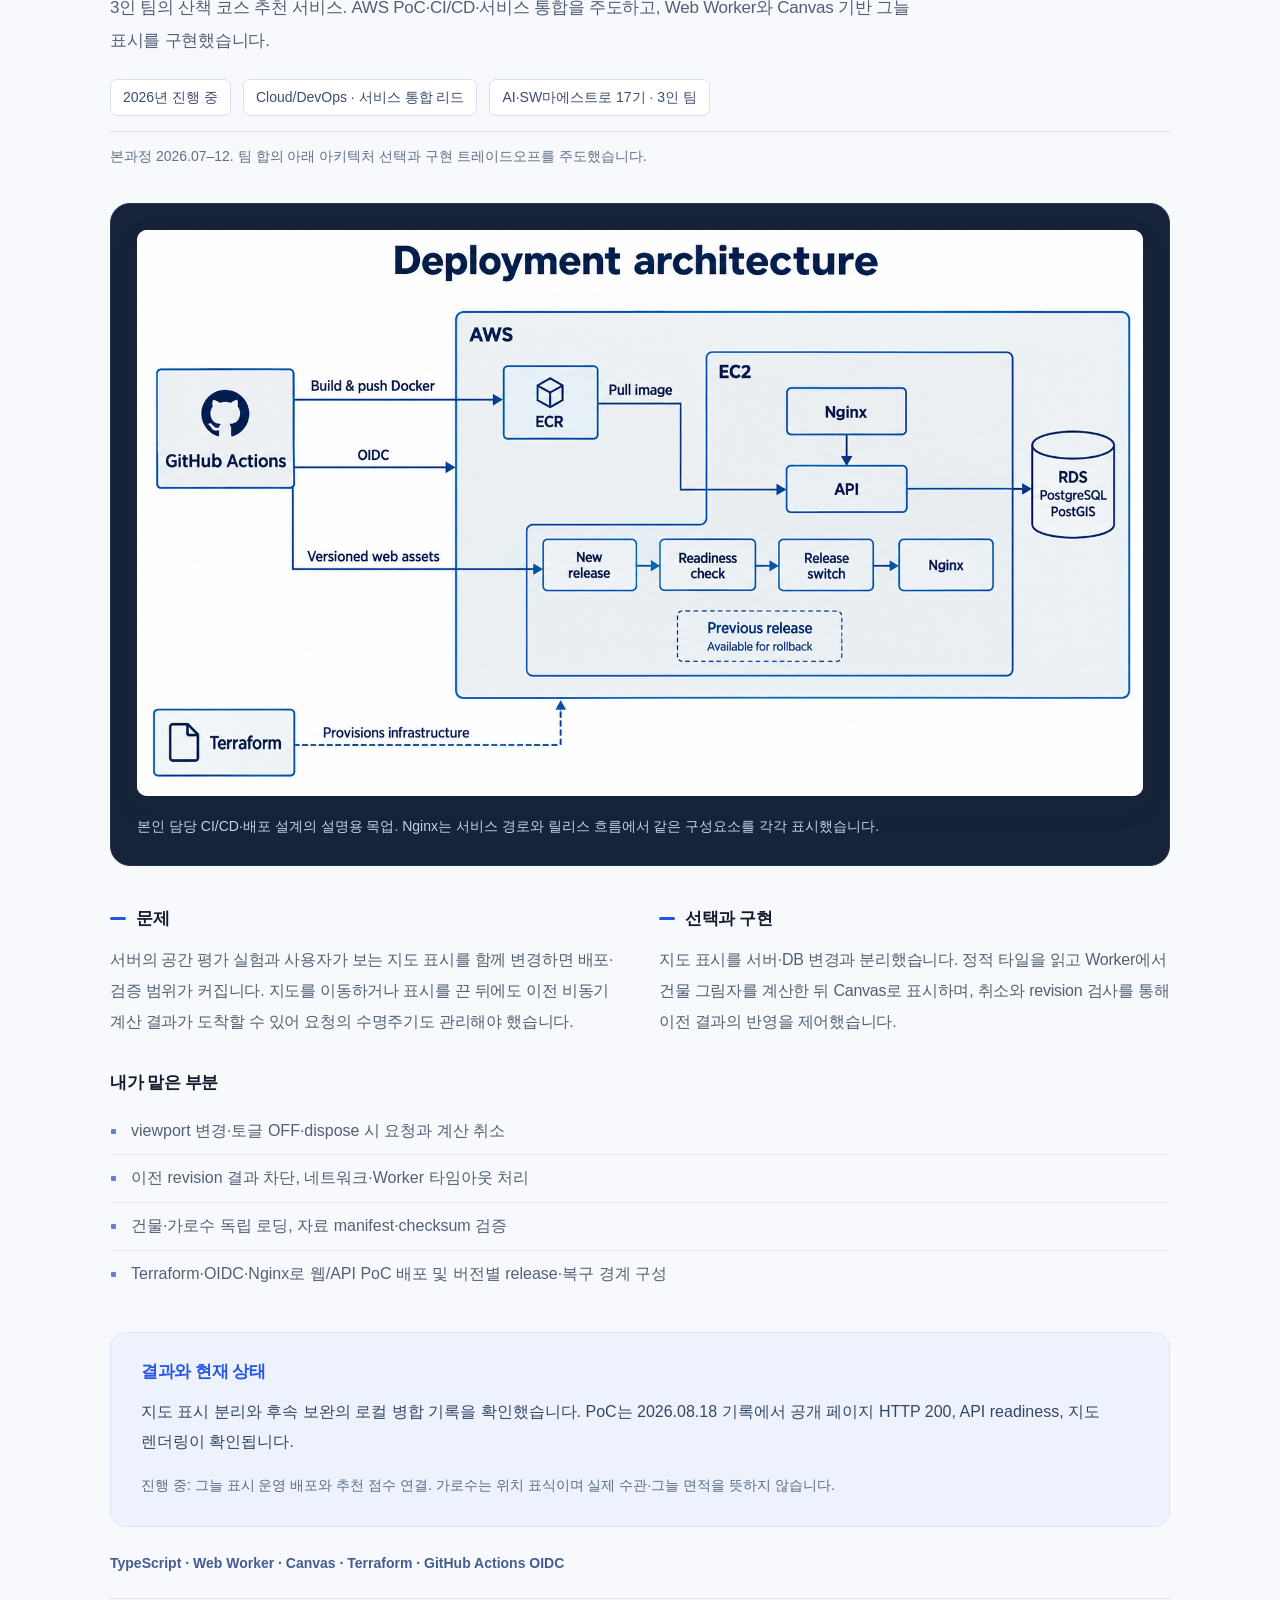
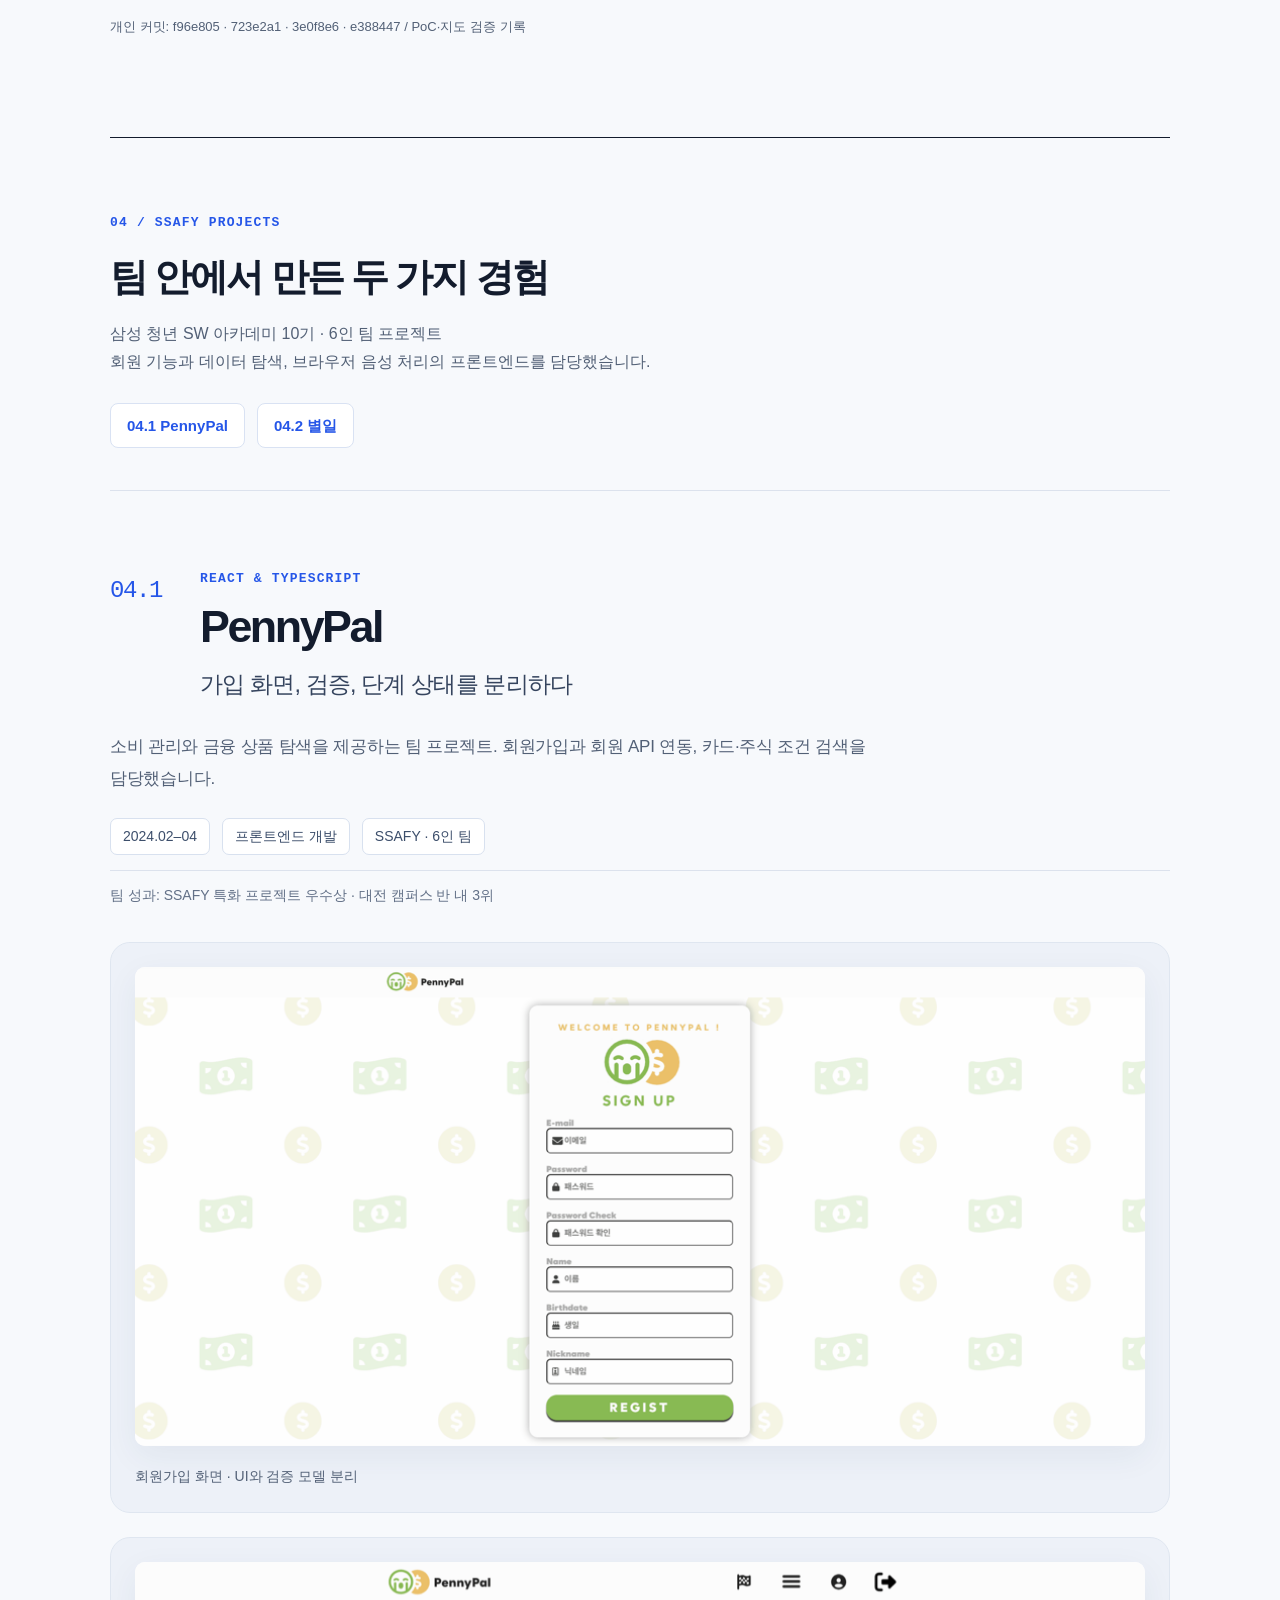
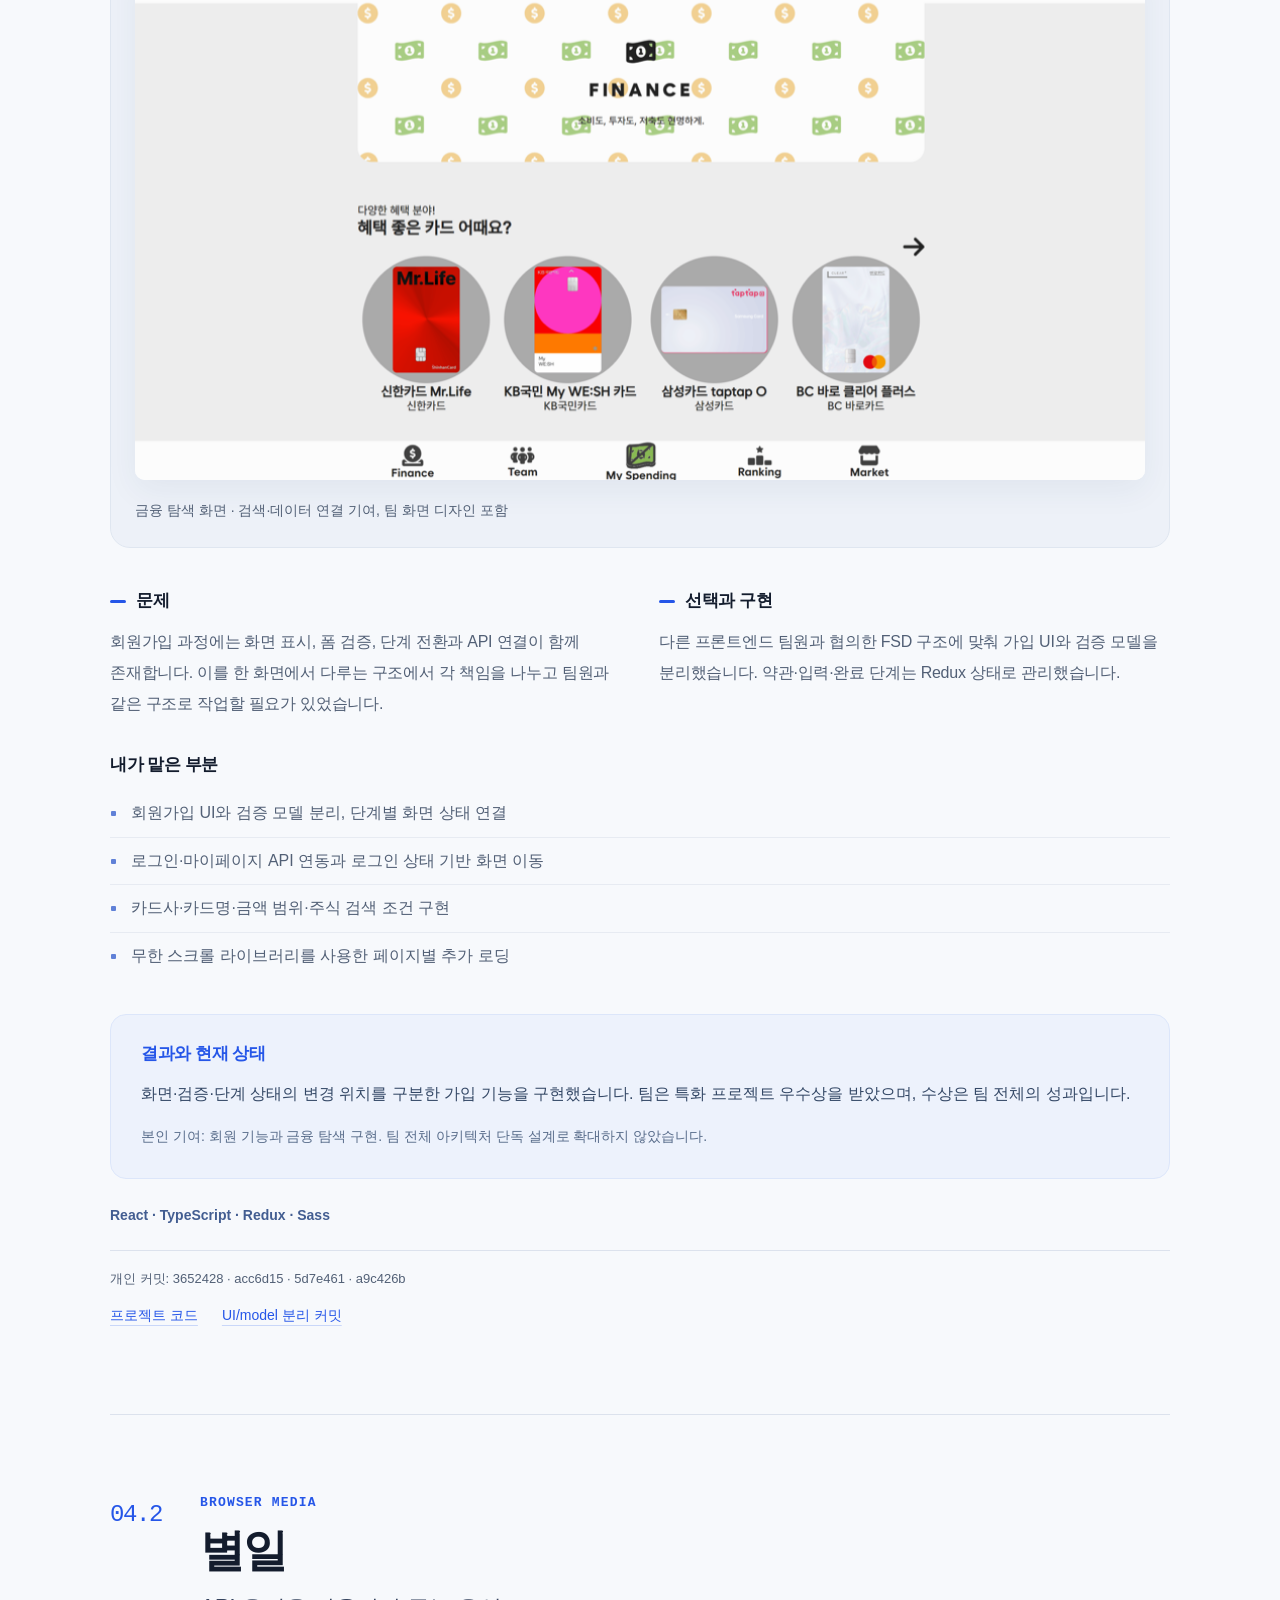
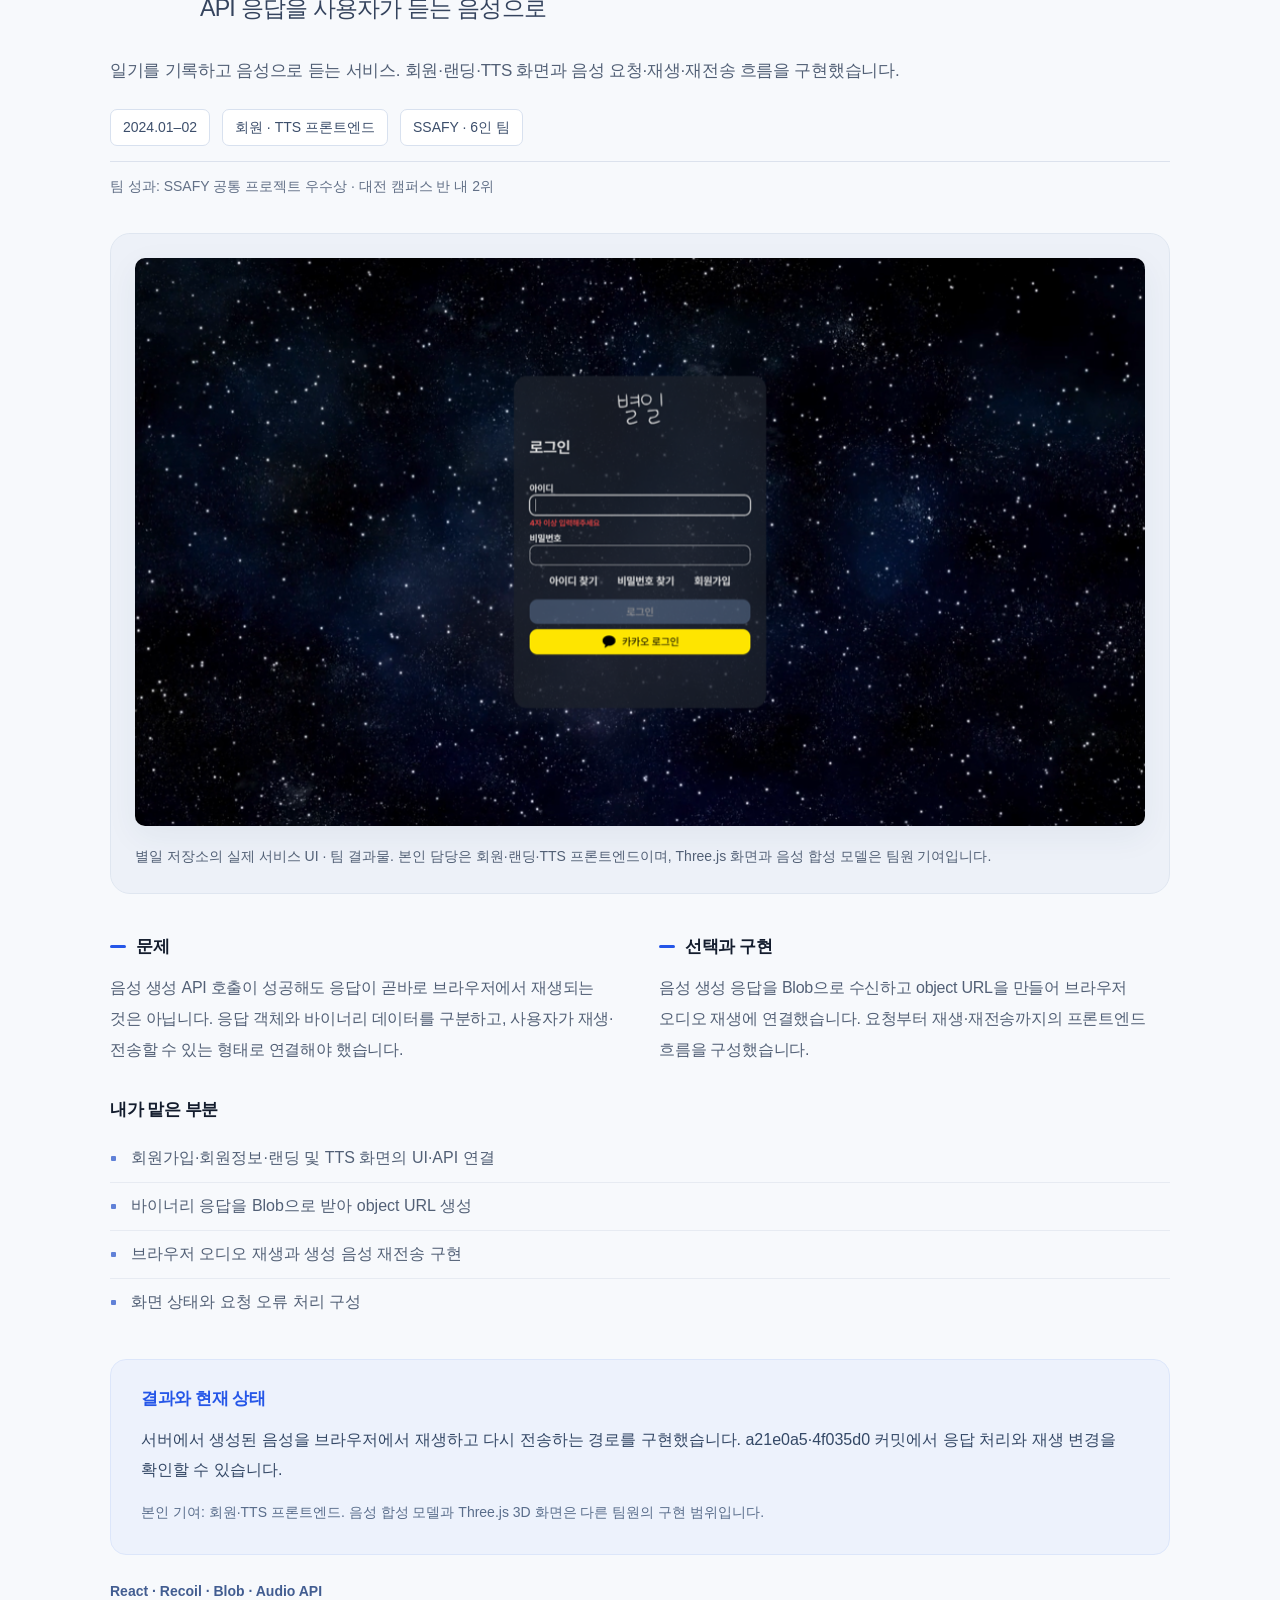
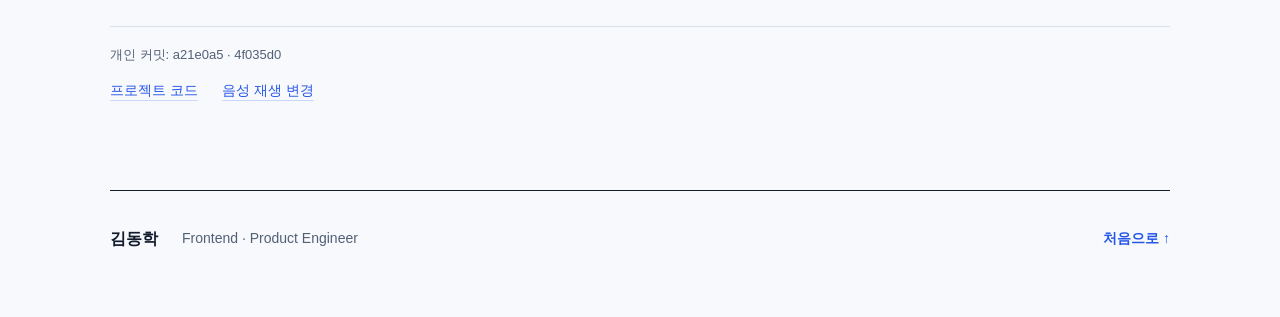
==== commit a2fc75dc: "Replace internal automation name in current portfolio and PDF" ====
--- a/ver2.1/index.html
+++ b/ver2.1/index.html
@@ -1,18 +1,18 @@
-<!doctype html><html lang="ko"><head><meta charset="utf-8"><meta name="viewport" content="width=device-width, initial-scale=1"><title>김동학 포트폴리오 · Ver.2.1</title><meta name="description" content="김동학의 소개, 경력과 교육, 셀프애드·IRM·산책온·SSAFY 프로젝트 포트폴리오"><link rel="stylesheet" href="styles.css"><meta name="theme-color" content="#f7f9fc"><script src="interactions.js" defer></script></head><body>
-<a class="skip" href="#intro">본문으로 건너뛰기</a><header class="top"><a class="brand" href="#intro">DH.</a><nav aria-label="포트폴리오 목차"><a href="#intro">소개</a><a href="#index">Index</a><a href="#selfad">셀프애드</a><a href="#irm">IRM</a><a href="#sanchaekon">산책온</a><a href="#ssafy">SSAFY</a></nav><a class="download" href="../downloads/kim-donghak-portfolio-v2.pdf" download>PDF ↓</a></header>
+<!doctype html><html lang="ko"><head><meta charset="utf-8"><meta name="viewport" content="width=device-width, initial-scale=1"><title>김동학 포트폴리오 · Ver.2.1</title><meta name="description" content="김동학의 소개, 경력과 교육, 셀프애드·인플루언서 발굴·메일 발송 자동화 도구·산책온·SSAFY 프로젝트 포트폴리오"><link rel="stylesheet" href="styles.css"><meta name="theme-color" content="#f7f9fc"><script src="interactions.js?v=20260915-entry" defer></script></head><body>
+<a class="skip" href="#intro">본문으로 건너뛰기</a><header class="top"><a class="brand" href="#intro">DH.</a><nav aria-label="포트폴리오 목차"><a href="#intro">소개</a><a href="#index">Index</a><a href="#selfad">셀프애드</a><a href="#irm">영업 자동화</a><a href="#sanchaekon">산책온</a><a href="#ssafy">SSAFY</a></nav><a class="download" href="../downloads/kim-donghak-portfolio-v2.1.pdf" download>PDF ↓</a></header>
 <main><section id="intro" class="intro"><p class="eyebrow">KIM DONGHAK / FRONTEND · PRODUCT ENGINEER</p><div class="intro-heading"><h1>화면에서 시작해,<br><span>업무가 끝나는 곳까지.</span></h1><img class="portrait" src="../ver2/assets/profile.png" alt="김동학 프로필 사진" width="1086" height="1448"></div><p class="bio"><strong>안녕하세요, 김동학입니다.</strong><br>React 기반 제품 화면과 API를 연결하고, 반복 업무를 자동화하는 도구를 만들어 왔습니다. 모바일 사용 흐름부터 데이터 처리, 배포와 운영까지 직접 맡은 사례를 소개합니다.</p><p class="value">사용자가 일을 끝낼 수 있는 흐름을 만듭니다.<br>화면의 사용성, 데이터 연결, 운영의 제약을 함께 살핍니다.</p>
 <div class="background"><section><h2>경력</h2><ol><li><span>2026.05–06</span><div><strong>(주)카보 · 정규직</strong><p>제품 프론트엔드와 업무 자동화. 2026.06.30 퇴직 후 7월부터 무급 프로젝트 참여.</p></div></li><li><span>2024.11–12</span><div><strong>하나금융TI IT 직무 인턴십 3기</strong><p>청년 일경험 과정. 인프라서비스본부 업무 지원, SIEM·피싱 사례 샌드박스 실습, 개인 EC2·Nginx·DNS·Snort 구축 실습.</p></div></li></ol></section><section><h2>교육</h2><ol><li><span>2026.07–12</span><div><strong>AI·SW마에스트로 17기</strong><p>부산센터 본과정 진행 중. 3인 팀 산책온 개발.</p></div></li><li><span>2023.07–2024.06</span><div><strong>삼성 청년 SW 아카데미 10기</strong><p>대전 캠퍼스 Java 웹 풀스택 과정 수료 · 1,600시간. 팀 프로젝트 우수상 총 4회.</p></div></li><li><span>2023.02</span><div><strong>한국기술교육대학교 졸업</strong><p>전기공학전공 공학사 · HRD 부전공.</p></div></li></ol></section></div>
 <div class="intro-footer"><span>AWS SAA · SQLD</span><a href="https://github.com/donghakk" target="_blank" rel="noopener">github.com/donghakk ↗</a></div></section>
-<section id="index" class="index"><p class="eyebrow">SELECTED WORK / 2026.09</p><h2>Index<span>개요</span></h2><div><a href="#selfad"><span>01</span><div><h3>셀프애드</h3><p>운영 플랫폼의 모바일 UI와 업무 흐름</p></div><span class="page-no">03</span></a><a href="#irm"><span>02</span><div><h3>IRM</h3><p>수집부터 발송까지 이어지는 업무 자동화</p></div><span class="page-no">05</span></a><a href="#sanchaekon"><span>03</span><div><h3>산책온</h3><p>지도 표시와 배포 설계 · 본인 기여</p></div><span class="page-no">06</span></a><a href="#ssafy"><span>04</span><div><h3>SSAFY 프로젝트</h3><p>PennyPal · 별일</p></div><span class="page-no">07–08</span></a></div><p class="small">오른쪽 숫자는 PDF 페이지입니다.</p></section>
+<section id="index" class="index"><p class="eyebrow">SELECTED WORK / 2026.09</p><h2>Index<span>개요</span></h2><div><a href="#selfad"><span>01</span><div><h3>셀프애드</h3><p>운영 플랫폼의 모바일 UI와 업무 흐름</p></div><span class="page-no">03</span></a><a href="#irm"><span>02</span><div><h3>인플루언서 발굴·메일 발송 자동화 도구</h3><p>수집부터 발송까지 이어지는 업무 자동화</p></div><span class="page-no">05</span></a><a href="#sanchaekon"><span>03</span><div><h3>산책온</h3><p>지도 표시와 배포 설계 · 본인 기여</p></div><span class="page-no">06</span></a><a href="#ssafy"><span>04</span><div><h3>SSAFY 프로젝트</h3><p>PennyPal · 별일</p></div><span class="page-no">07–08</span></a></div><p class="small">오른쪽 숫자는 PDF 페이지입니다.</p></section>
 <article id="selfad" class="case"><header class="case-heading"><span class="number">01</span><div><p class="eyebrow">SELFAD</p><h2>셀프애드</h2><p class="case-title">광고 업무를 모바일 화면으로 연결하다</p></div></header>
 <p class="lead">광고주와 인플루언서를 연결하는 마케팅 플랫폼. 활동 홈과 업무 화면의 모바일 반응형 전환, UI/UX 리팩토링을 담당했습니다.</p><div class="meta"><span>2026.05–현재</span><span>제품 프론트엔드 구현</span><span>인플루언서 마케팅 스타트업 (주)카보</span></div><p class="small">정규직 2026.05.01–06.30 / 퇴직 후 무급 프로젝트 참여 2026.07.01–현재</p>
-<div class="lp-embeds"><figure class="lp-preview"><div class="video-heading"><h3>광고주 LP</h3><a href="https://selfad.co.kr/lp/marketer" target="_blank" rel="noopener">운영 페이지 ↗</a></div><iframe class="lp-frame" src="https://selfad.co.kr/lp/marketer" title="셀프애드 광고주 LP 실제 운영 페이지" width="390" height="720" loading="lazy" referrerpolicy="strict-origin-when-cross-origin" sandbox="allow-scripts allow-same-origin allow-forms allow-popups allow-popups-to-escape-sandbox"></iframe><figcaption>프레임 안에서 스크롤해 LP를 살펴보세요.</figcaption></figure><figure class="lp-preview"><div class="video-heading"><h3>인플루언서 LP</h3><a href="https://selfad.co.kr/lp/influencer" target="_blank" rel="noopener">운영 페이지 ↗</a></div><iframe class="lp-frame" src="https://selfad.co.kr/lp/influencer" title="셀프애드 인플루언서 LP 실제 운영 페이지" width="390" height="720" loading="lazy" referrerpolicy="strict-origin-when-cross-origin" sandbox="allow-scripts allow-same-origin allow-forms allow-popups allow-popups-to-escape-sandbox"></iframe><figcaption>프레임 안에서 스크롤해 LP를 살펴보세요.</figcaption></figure></div><p class="media-note">실제 운영 페이지를 연결했습니다. 화면 속 금액·프로젝트는 서비스 소개용 예시를 포함합니다.</p>
+<div class="lp-embeds"><figure class="lp-preview"><div class="video-heading"><h3>광고주 LP</h3><a href="https://selfad.co.kr/lp/marketer" target="_blank" rel="noopener">운영 페이지 ↗</a></div><iframe class="lp-frame" data-src="https://selfad.co.kr/lp/marketer" title="셀프애드 광고주 LP 실제 운영 페이지" width="390" height="720" loading="lazy" referrerpolicy="strict-origin-when-cross-origin" sandbox="allow-scripts allow-same-origin allow-forms allow-popups allow-popups-to-escape-sandbox"></iframe><figcaption>프레임 안에서 스크롤해 LP를 살펴보세요.</figcaption></figure><figure class="lp-preview"><div class="video-heading"><h3>인플루언서 LP</h3><a href="https://selfad.co.kr/lp/influencer" target="_blank" rel="noopener">운영 페이지 ↗</a></div><iframe class="lp-frame" data-src="https://selfad.co.kr/lp/influencer" title="셀프애드 인플루언서 LP 실제 운영 페이지" width="390" height="720" loading="lazy" referrerpolicy="strict-origin-when-cross-origin" sandbox="allow-scripts allow-same-origin allow-forms allow-popups allow-popups-to-escape-sandbox"></iframe><figcaption>프레임 안에서 스크롤해 LP를 살펴보세요.</figcaption></figure></div><p class="media-note">실제 운영 페이지를 연결했습니다. 화면 속 금액·프로젝트는 서비스 소개용 예시를 포함합니다.</p>
 <div class="columns"><section><h3>문제</h3><p>광고주와 인플루언서는 서로 다른 업무 화면을 사용합니다. 기존 서비스의 API와 화면 구조를 활용하면서 모바일에서도 활동 현황을 보고 업무를 이어갈 수 있도록 화면·이동·모달을 함께 정비해야 했습니다.</p></section><section><h3>선택과 구현</h3><p>활동 홈은 기존 API 응답을 조합하고, 마이비즈의 화면 전환은 URL과 연결했습니다. 여러 광고주 모달에는 공통 스타일과 모바일 바텀시트를 적용해 각 화면의 수정과 공통 표현을 함께 관리했습니다.</p></section></div>
 <section class="contribution"><h3>내가 맡은 부분</h3><ul><li>활동 홈: 기존 API를 조합해 인플루언서 활동 정보를 하나의 화면에 구성</li><li>화면 이동: 마이비즈 URL 기반 전환과 모바일 경로 정비</li><li>모바일 UI: 공통 모달 스타일·바텀시트 적용, 가입 동의 체크박스 표시 수정</li><li>유급 재직 중 FAQ·헤더 진입점·모바일 노출 구현, 퇴직 후 화면 개편 지속</li></ul></section>
 <section class="result"><h3>결과와 현재 상태</h3><p>활동 홈, URL 기반 화면 이동, 공통 모달 및 모바일 수정이 개인 작성 커밋에 남아 있습니다. 개별 화면 구현과 공통 사용자 흐름을 함께 다룬 경험입니다.</p><p class="small">본인 기여: 프론트엔드 구현. 서비스 전체 UX 기획과 사업 지표는 개인 성과에 포함하지 않았습니다.</p></section>
-<p class="tech">React · JavaScript · React Router · CSS · API 연동</p><footer class="evidence"><span>구현 기록: 249d9bf · 214eded · 16dea87 · 0a149a0</span><div><a href="https://selfad.co.kr" target="_blank" rel="noopener">셀프애드 운영 사이트</a></div></footer></article><article id="irm" class="case"><header class="case-heading"><span class="number">02</span><div><p class="eyebrow">WORKFLOW AUTOMATION</p><h2>IRM</h2><p class="case-title">수작업 영업을 이어지는 업무 흐름으로</p></div></header>
+<p class="tech">React · JavaScript · React Router · CSS · API 연동</p><footer class="evidence"><span>구현 기록: 249d9bf · 214eded · 16dea87 · 0a149a0</span><div><a href="https://selfad.co.kr" target="_blank" rel="noopener">셀프애드 운영 사이트</a></div></footer></article><article id="irm" class="case"><header class="case-heading"><span class="number">02</span><div><p class="eyebrow">WORKFLOW AUTOMATION</p><h2>인플루언서 발굴·메일 발송 자동화 도구</h2><p class="case-title">수작업 영업을 이어지는 업무 흐름으로</p></div></header>
 <p class="lead">영업 대상 리스트업과 메일 발송을 자동화하는 사내 도구. 수집·검토·발송·후속 처리의 설계부터 구현과 운영까지 주도했습니다.</p><div class="meta"><span>2026.05–현재</span><span>설계 · 구현 · 운영 주도</span><span>(주)카보</span></div><p class="small">정규직 2026.05.01–06.30 / 퇴직 후 무급 참여. 7월 배포 협업은 무급 참여 기간의 작업입니다.</p>
-<div class="gallery"><figure><a href="../ver2/assets/irm-system-design.png" target="_blank" rel="noopener" aria-label="IRM 시스템 설계도: 로컬 및 AWS 수집, Google Sheets 검토, Fargate 메일 발송과 운영 지원 크게 보기"><img src="../ver2/assets/irm-system-design.png" alt="IRM 시스템 설계도: 로컬 및 AWS 수집, Google Sheets 검토, Fargate 메일 발송과 운영 지원" width="1600" height="900" loading="lazy"></a><figcaption>시스템 설계 요약 · Naver·Instagram 수집은 로컬, YouTube 수집·메일 발송은 AWS Fargate에서 실행합니다. Google Sheets로 검토·상태·발송 이력을 연결합니다.</figcaption></figure></div>
+<div class="gallery"><figure><a href="assets/influencer-automation-system-design.png" target="_blank" rel="noopener" aria-label="인플루언서 발굴·메일 발송 자동화 도구 시스템 설계도: 로컬 및 AWS 수집, Google Sheets 검토, Fargate 메일 발송과 운영 지원 크게 보기"><img src="assets/influencer-automation-system-design.png" alt="인플루언서 발굴·메일 발송 자동화 도구 시스템 설계도: 로컬 및 AWS 수집, Google Sheets 검토, Fargate 메일 발송과 운영 지원" width="1600" height="900" loading="lazy"></a><figcaption>시스템 설계 요약 · Naver·Instagram 수집은 로컬, YouTube 수집·메일 발송은 AWS Fargate에서 실행합니다. Google Sheets로 검토·상태·발송 이력을 연결합니다.</figcaption></figure></div>
 <div class="columns"><section><h3>문제</h3><p>담당자가 영업 대상을 직접 리스트업하고 메일을 수작업으로 보내고 있었습니다. 수집한 데이터가 중복 관리, 발송 상태, 수신거부와 운영 이력까지 이어져야 실제 업무에 사용할 수 있었습니다.</p></section><section><h3>선택과 구현</h3><p>Google Sheets를 중복·상태·발송 이력을 관리하는 업무 접점으로 사용했습니다. 클라우드 이전은 발송과 YouTube 수집부터 적용하고, 네이버·Instagram 수집은 로컬 실행으로 구분했습니다.</p></section></div>
 <section class="contribution"><h3>내가 맡은 부분</h3><ul><li>플랫폼별 수집·정제 결과를 검토와 발송 이력에 연결</li><li>발송 전 검증, 한도 관리, 수신거부 토큰과 처리 경로 구성</li><li>Fargate 실행, 이력 보존, 비밀정보와 로그 관리 및 운영 문서 작성</li><li>7월 대표의 보안 우려를 반영해 관리자 권한 요청을 철회하고, 실행 역할과 한정된 역할 전달 권한으로 요청 축소</li></ul></section>
 <section class="result"><h3>결과와 현재 상태</h3><p>사람이 하던 대상 리스트업과 메일 발송을 자동화했습니다. 실행할 수 있는 코드에 더해 발송 전 확인·후속 처리·운영 기록까지 연결했습니다.</p><p class="small">수작업의 자동화가 확인된 변화입니다. 매출·시간 절감률은 측정 성과로 제시하지 않았습니다.</p></section>
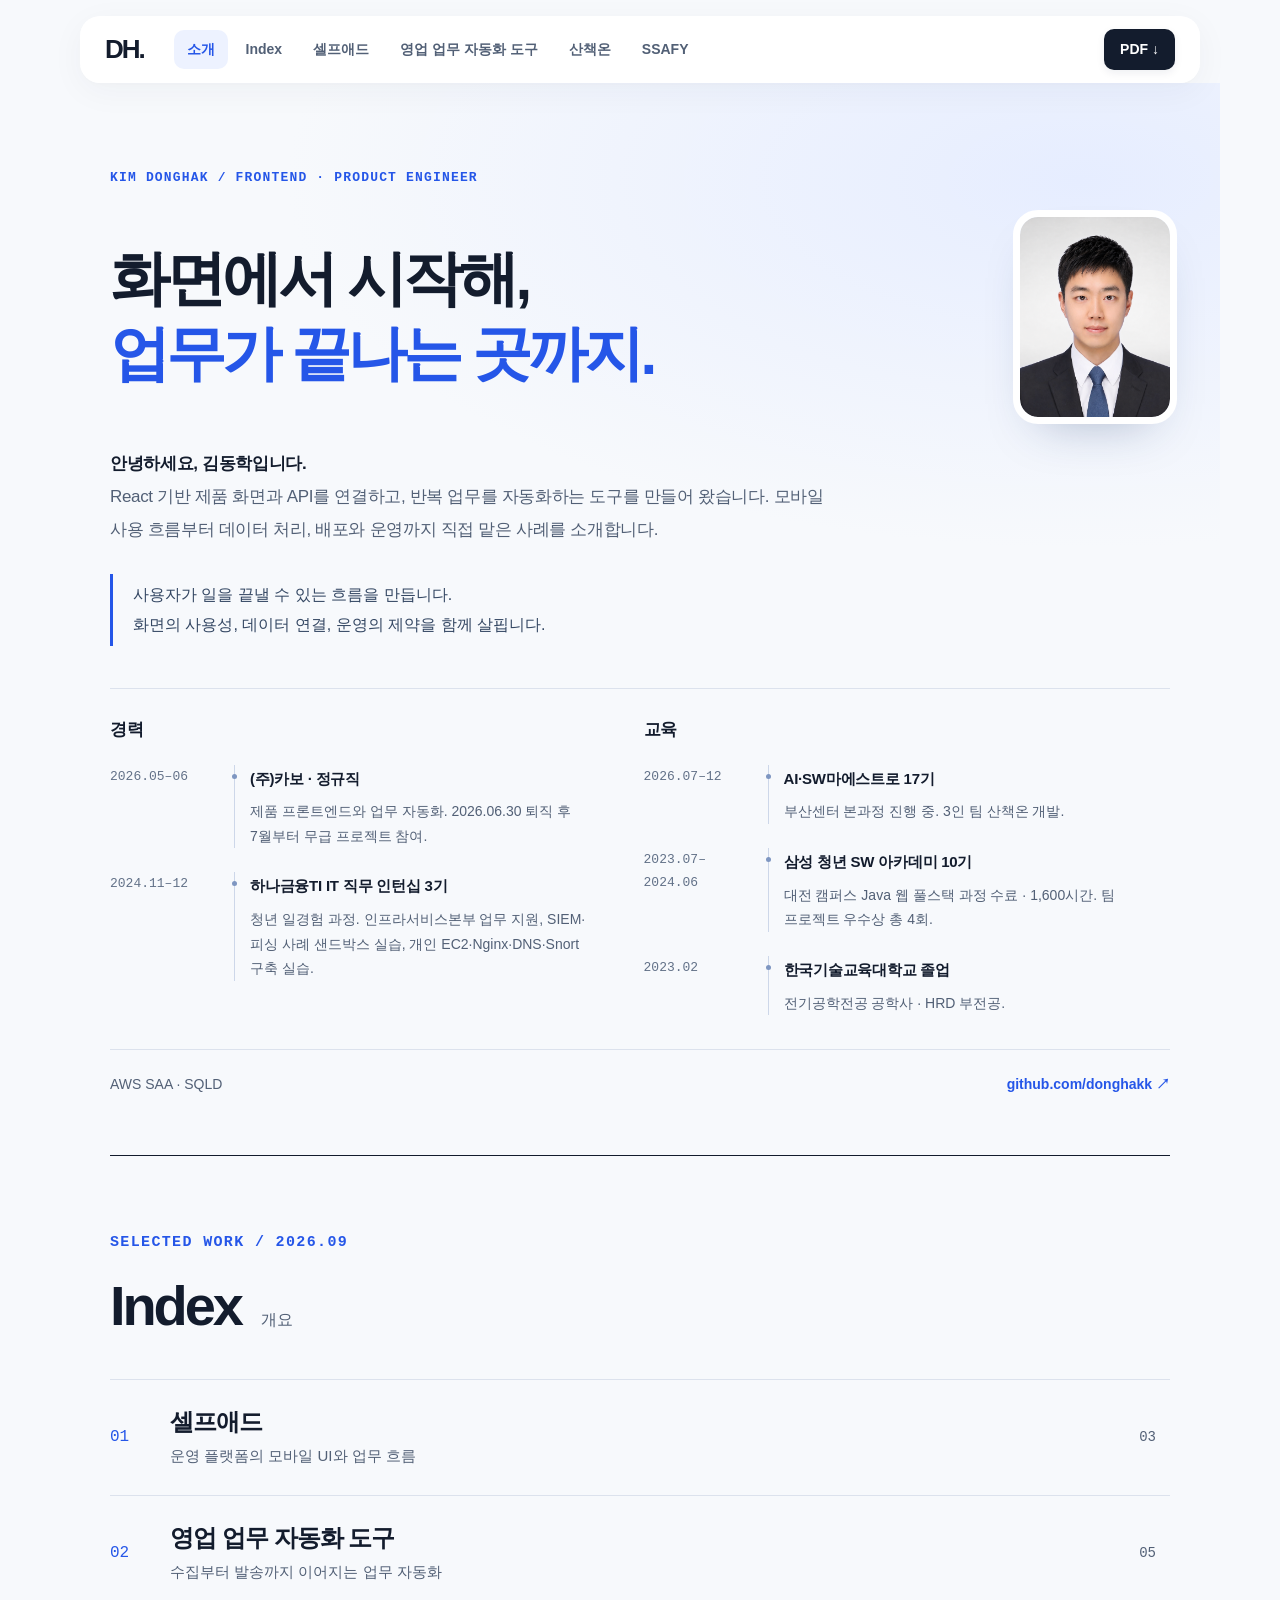
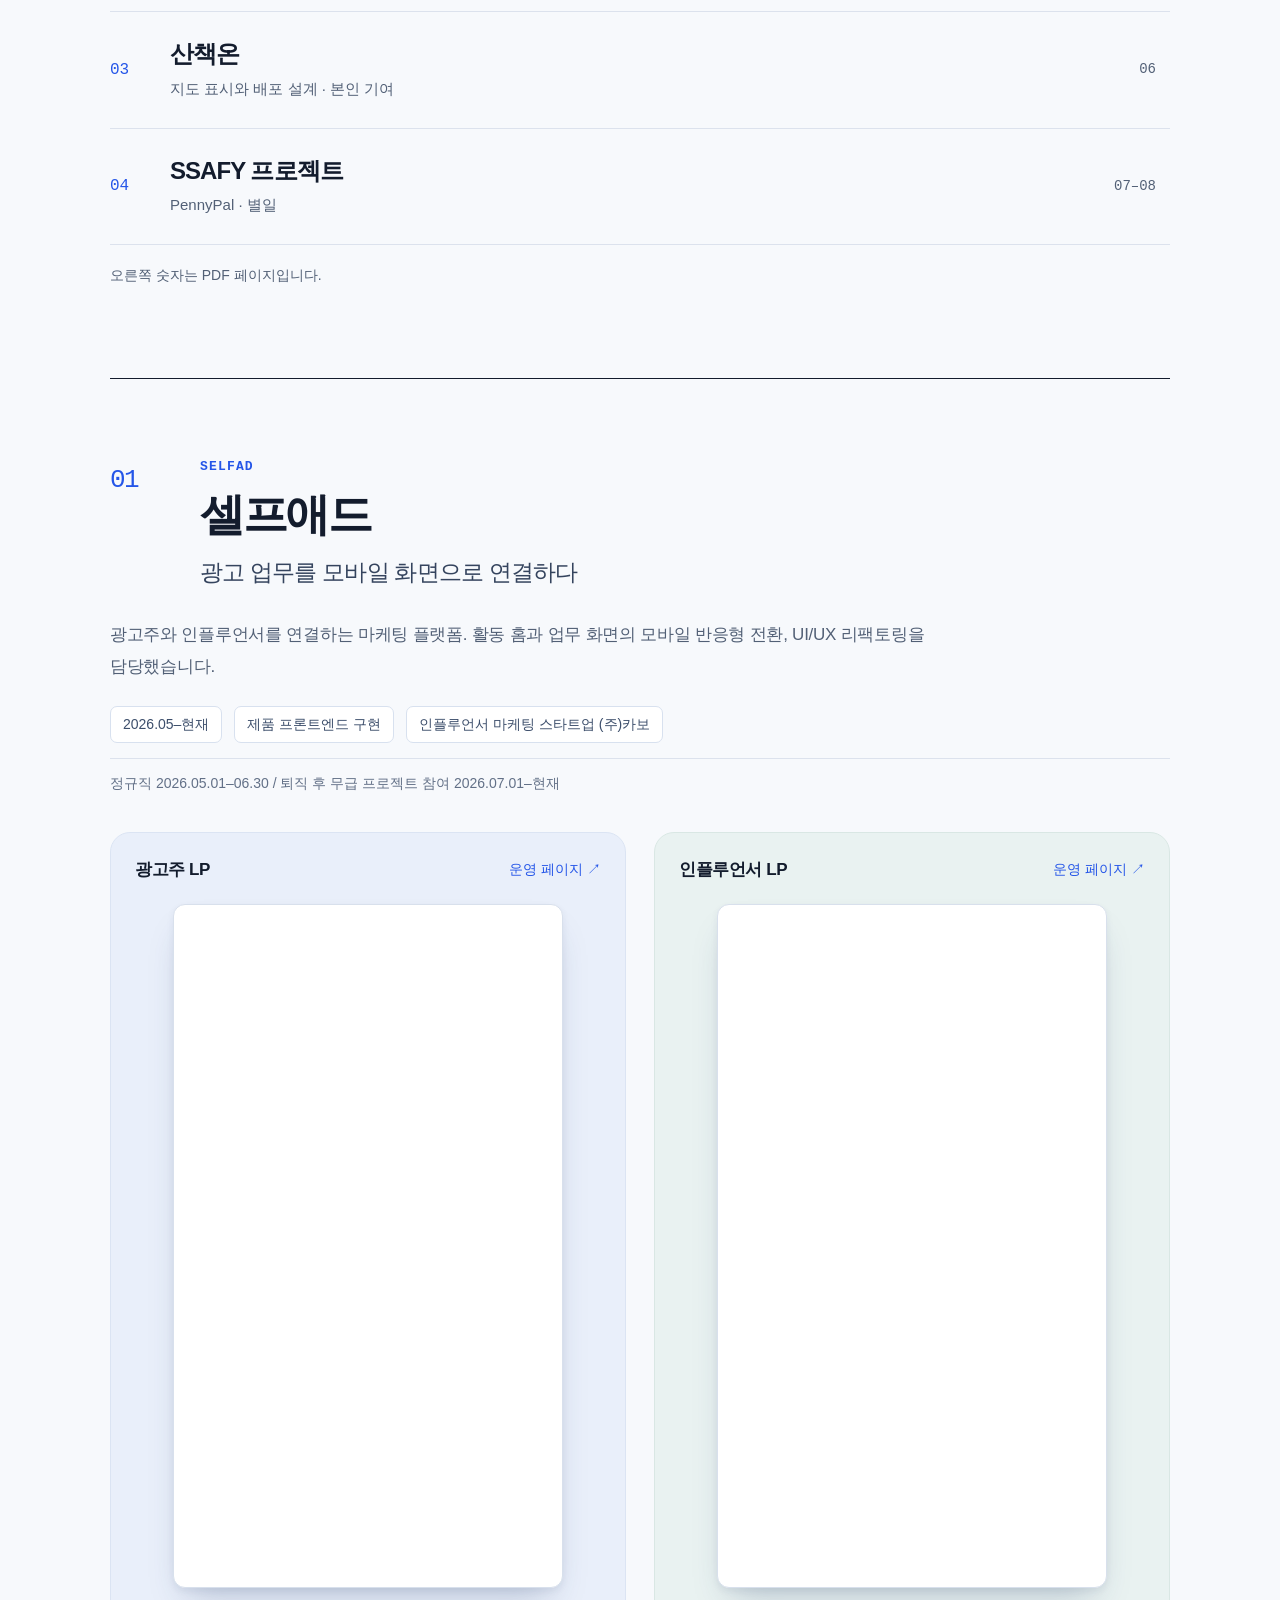
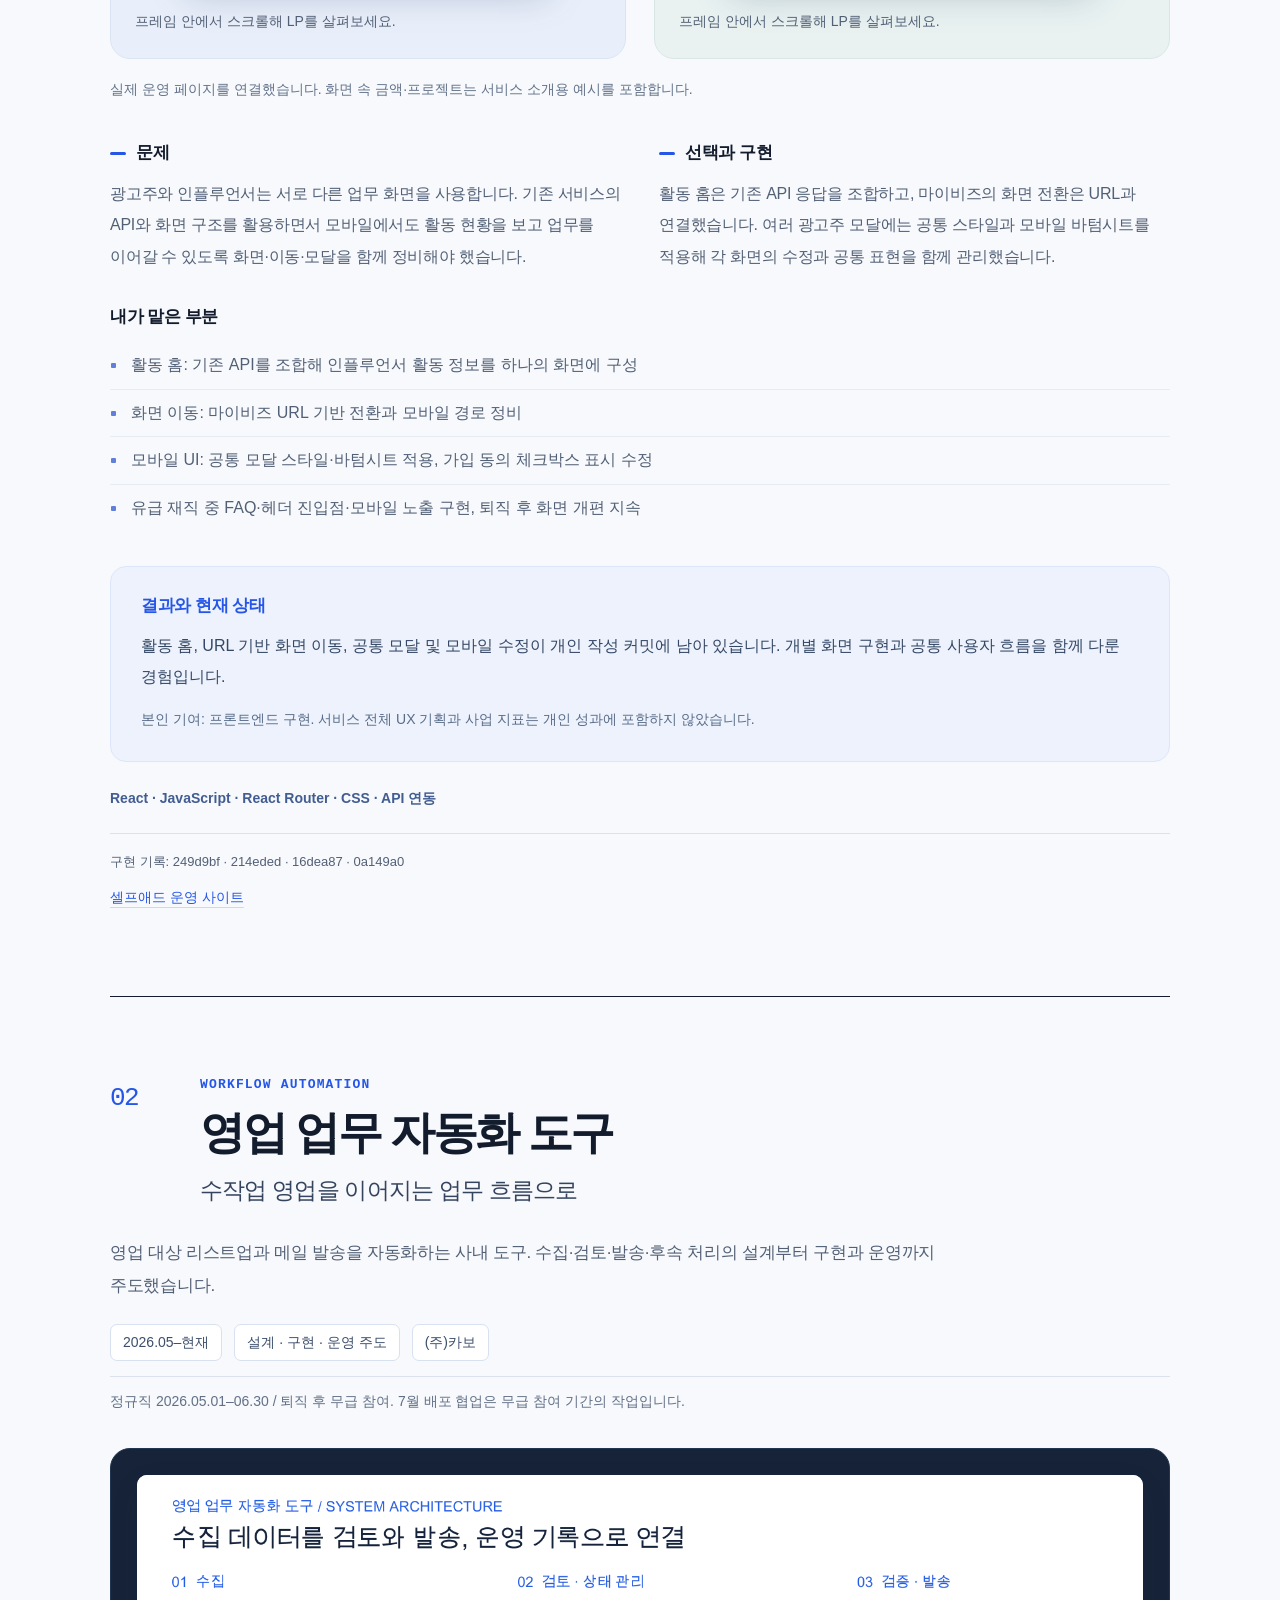
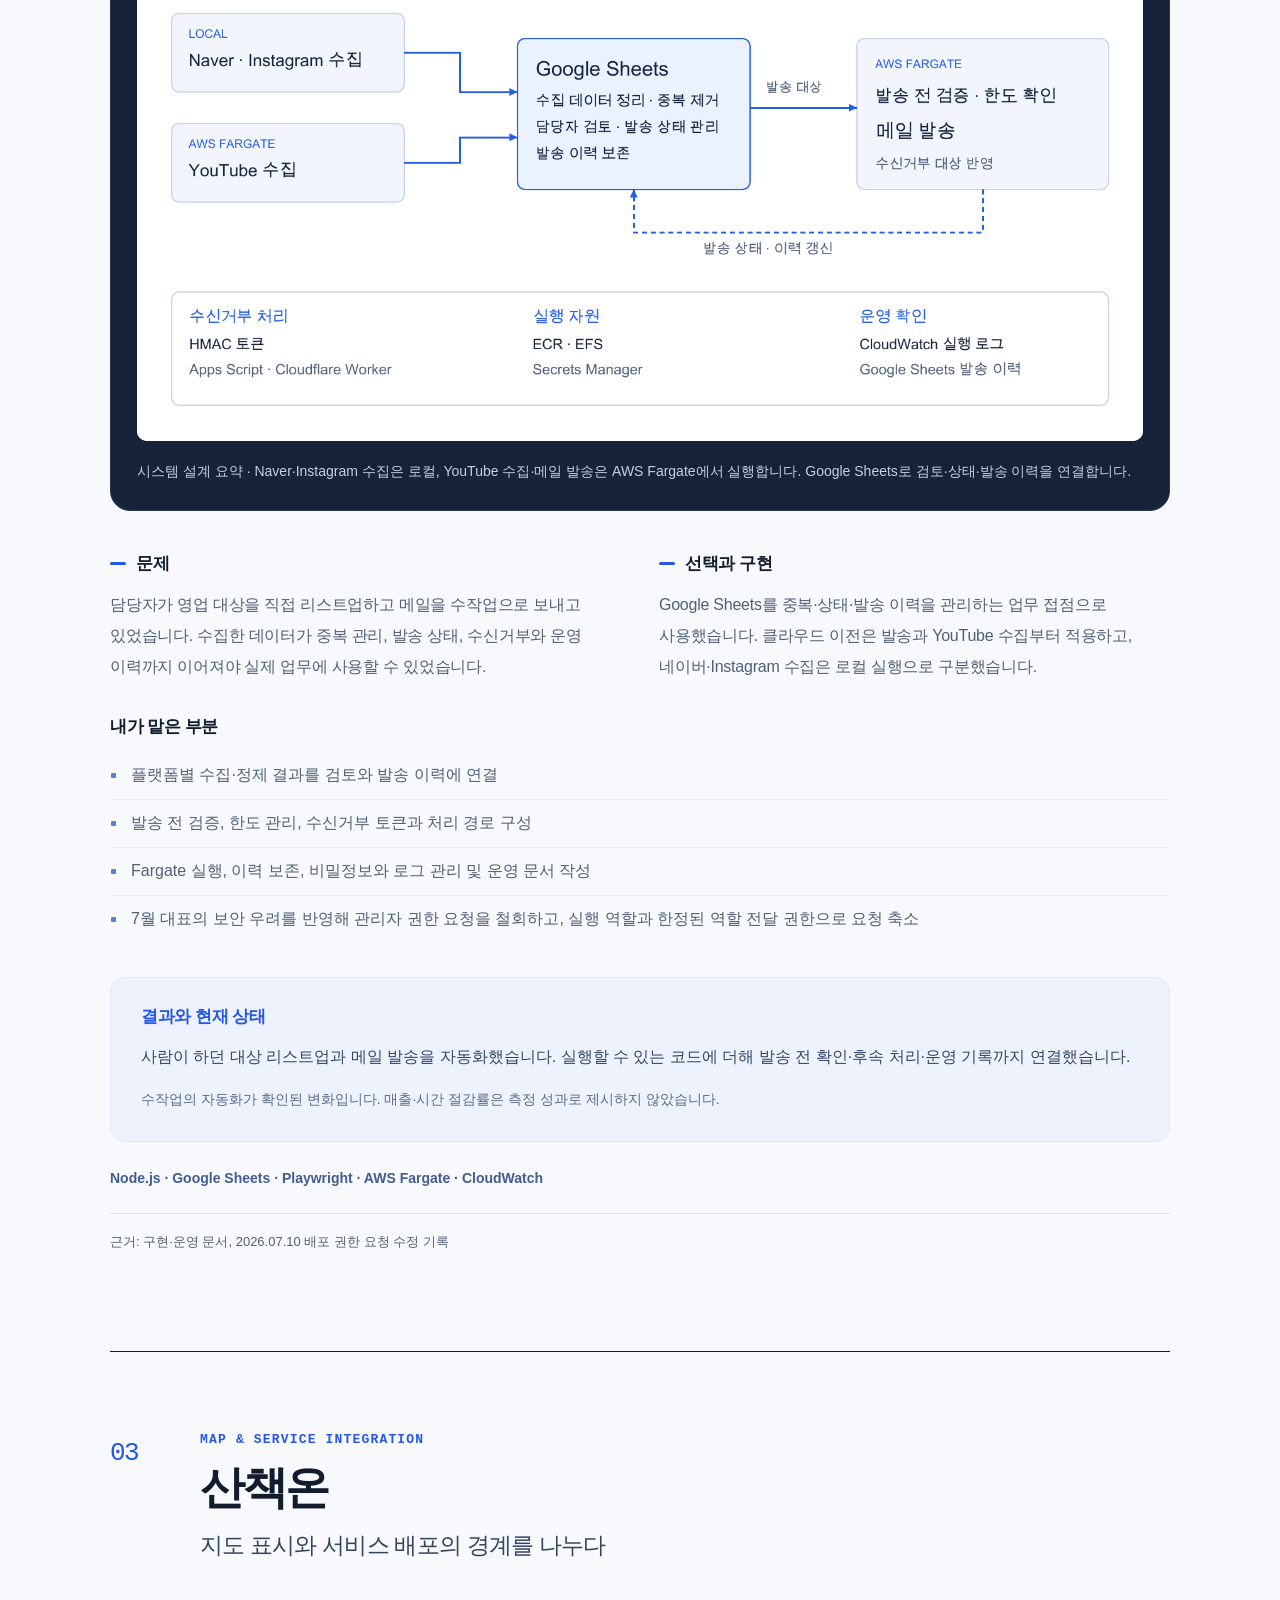
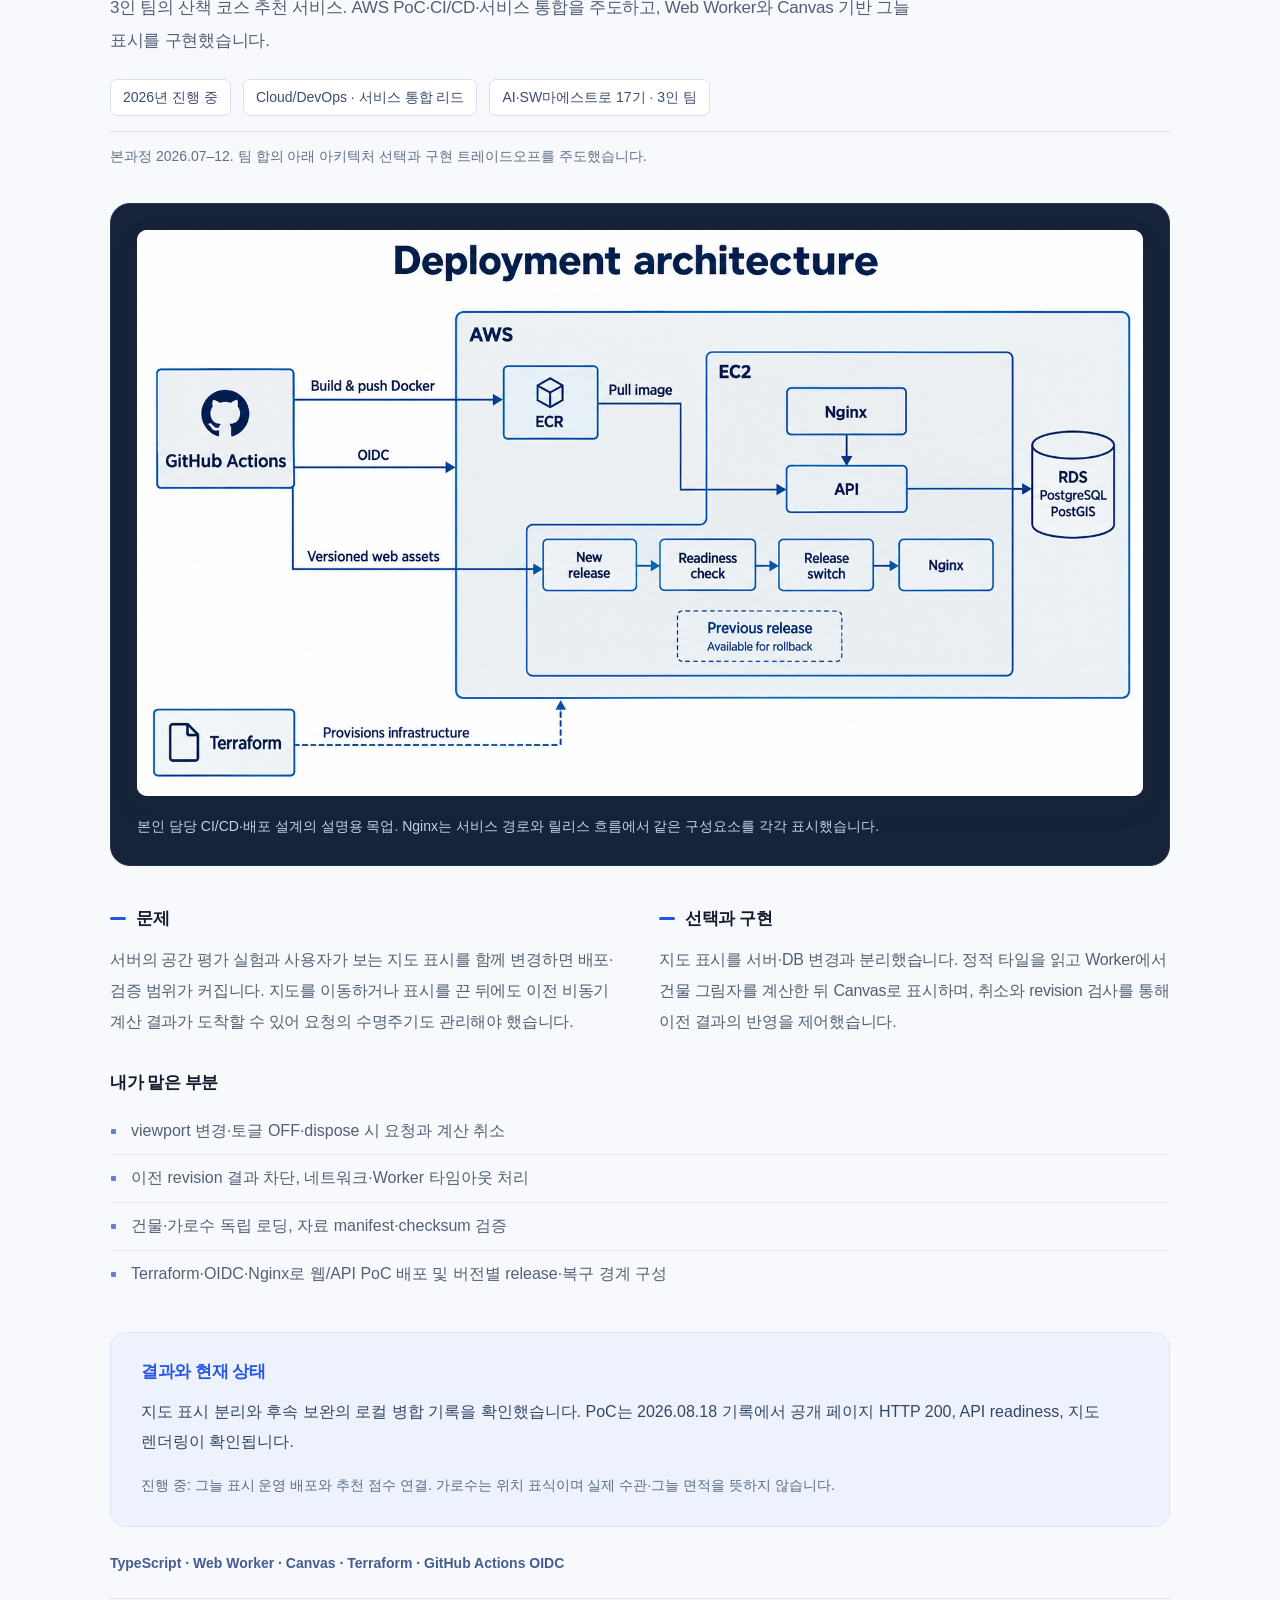
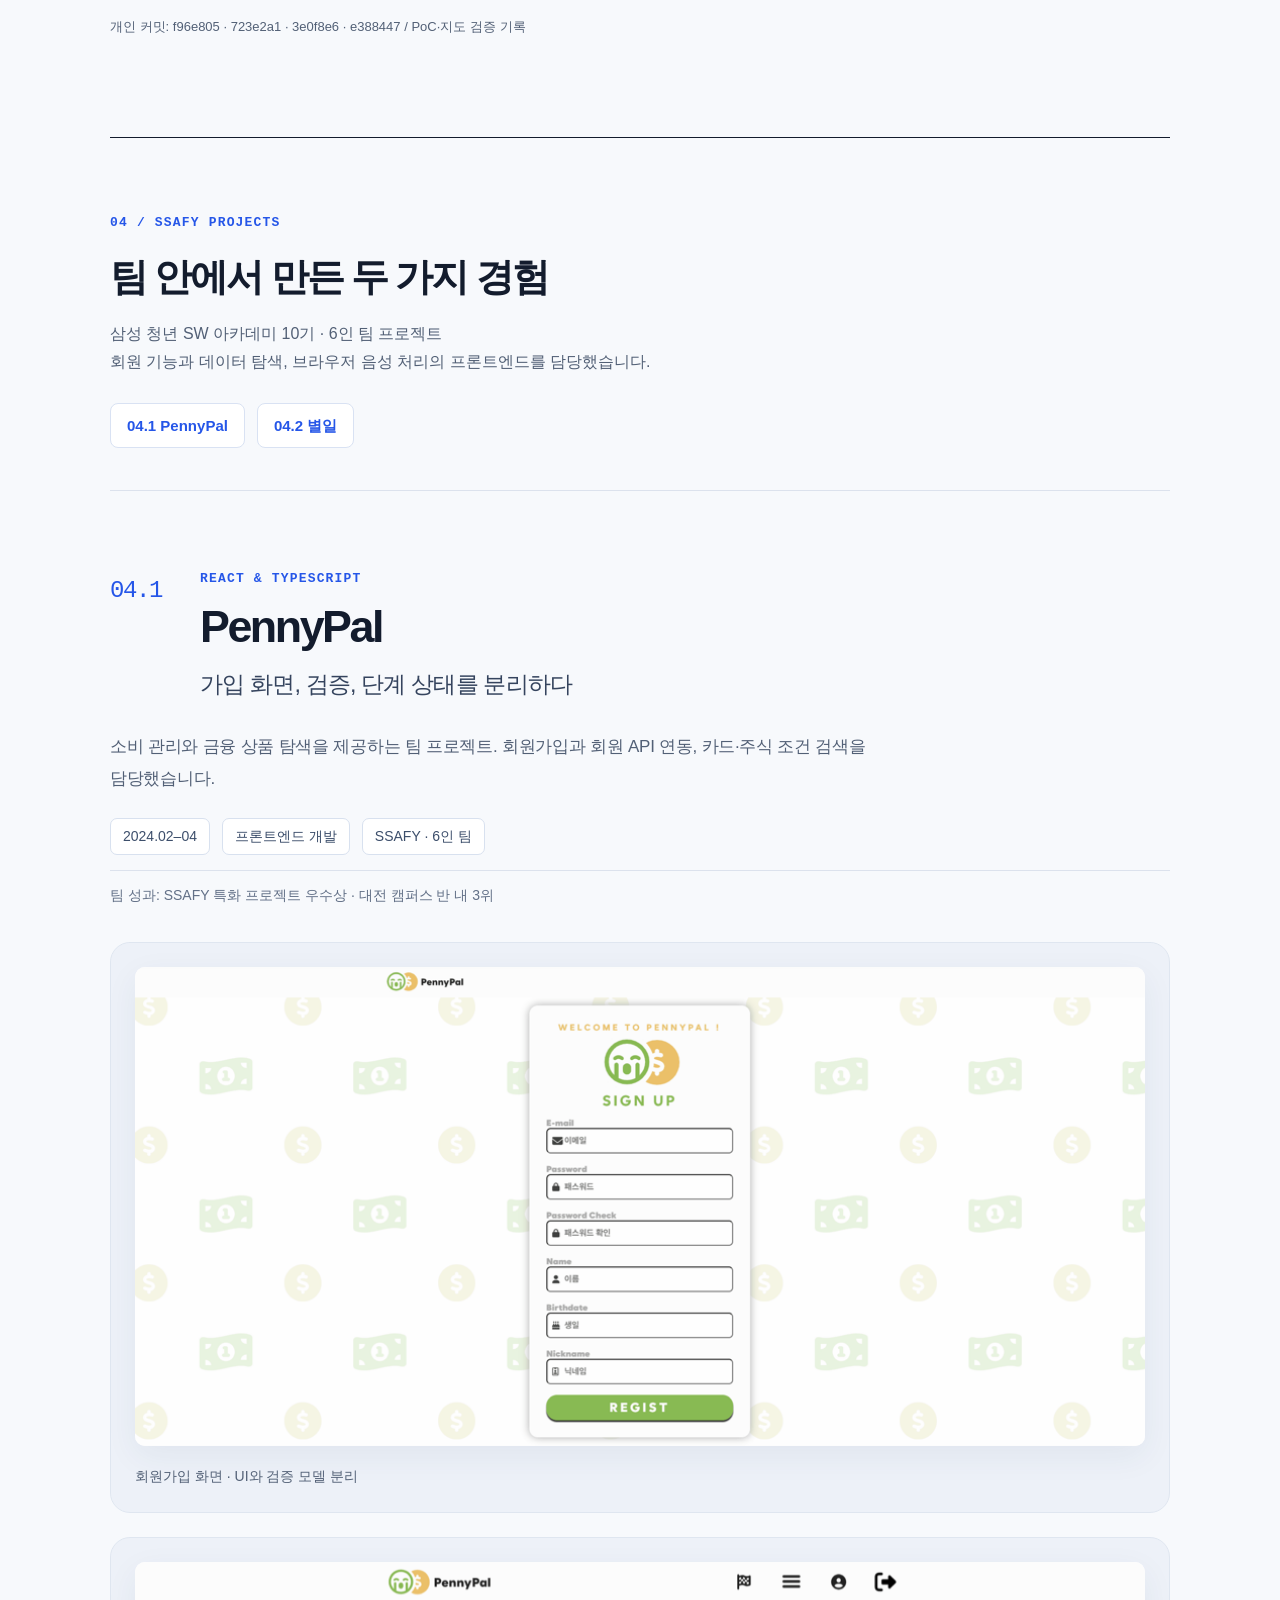
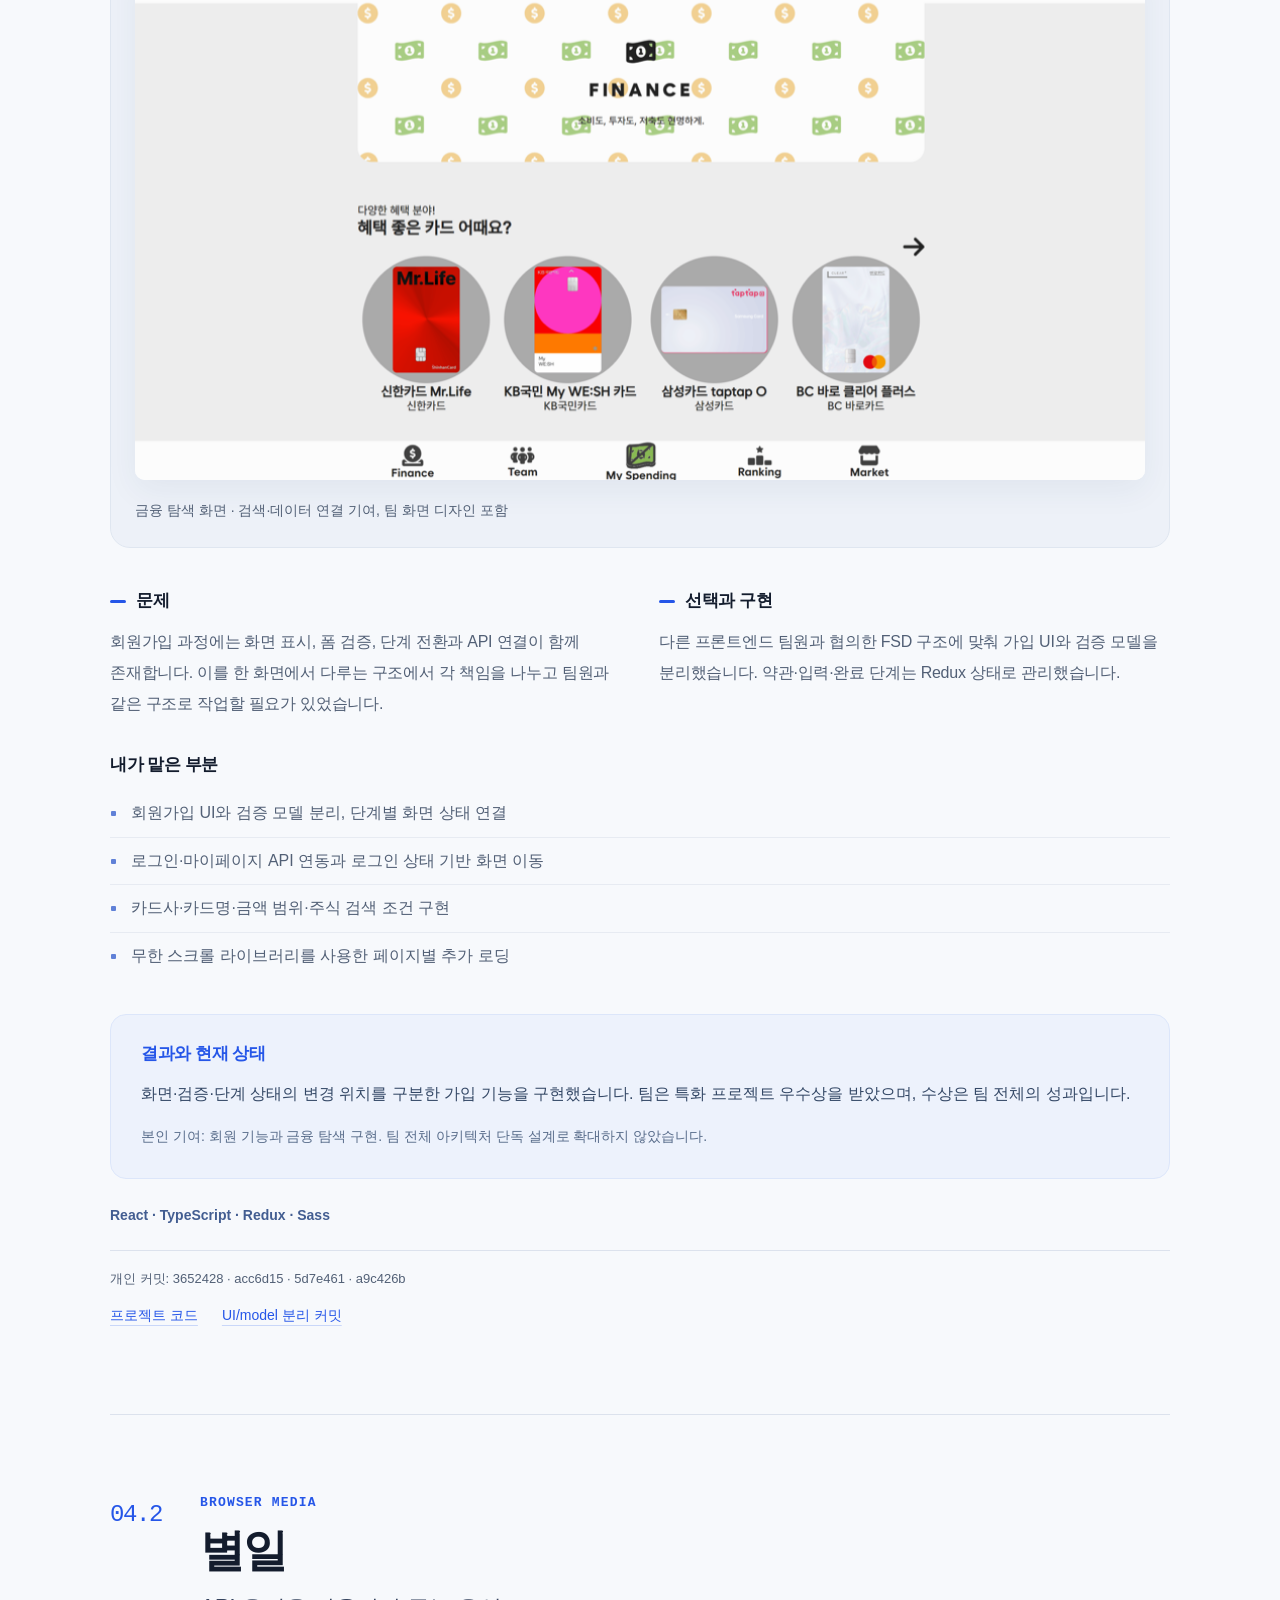
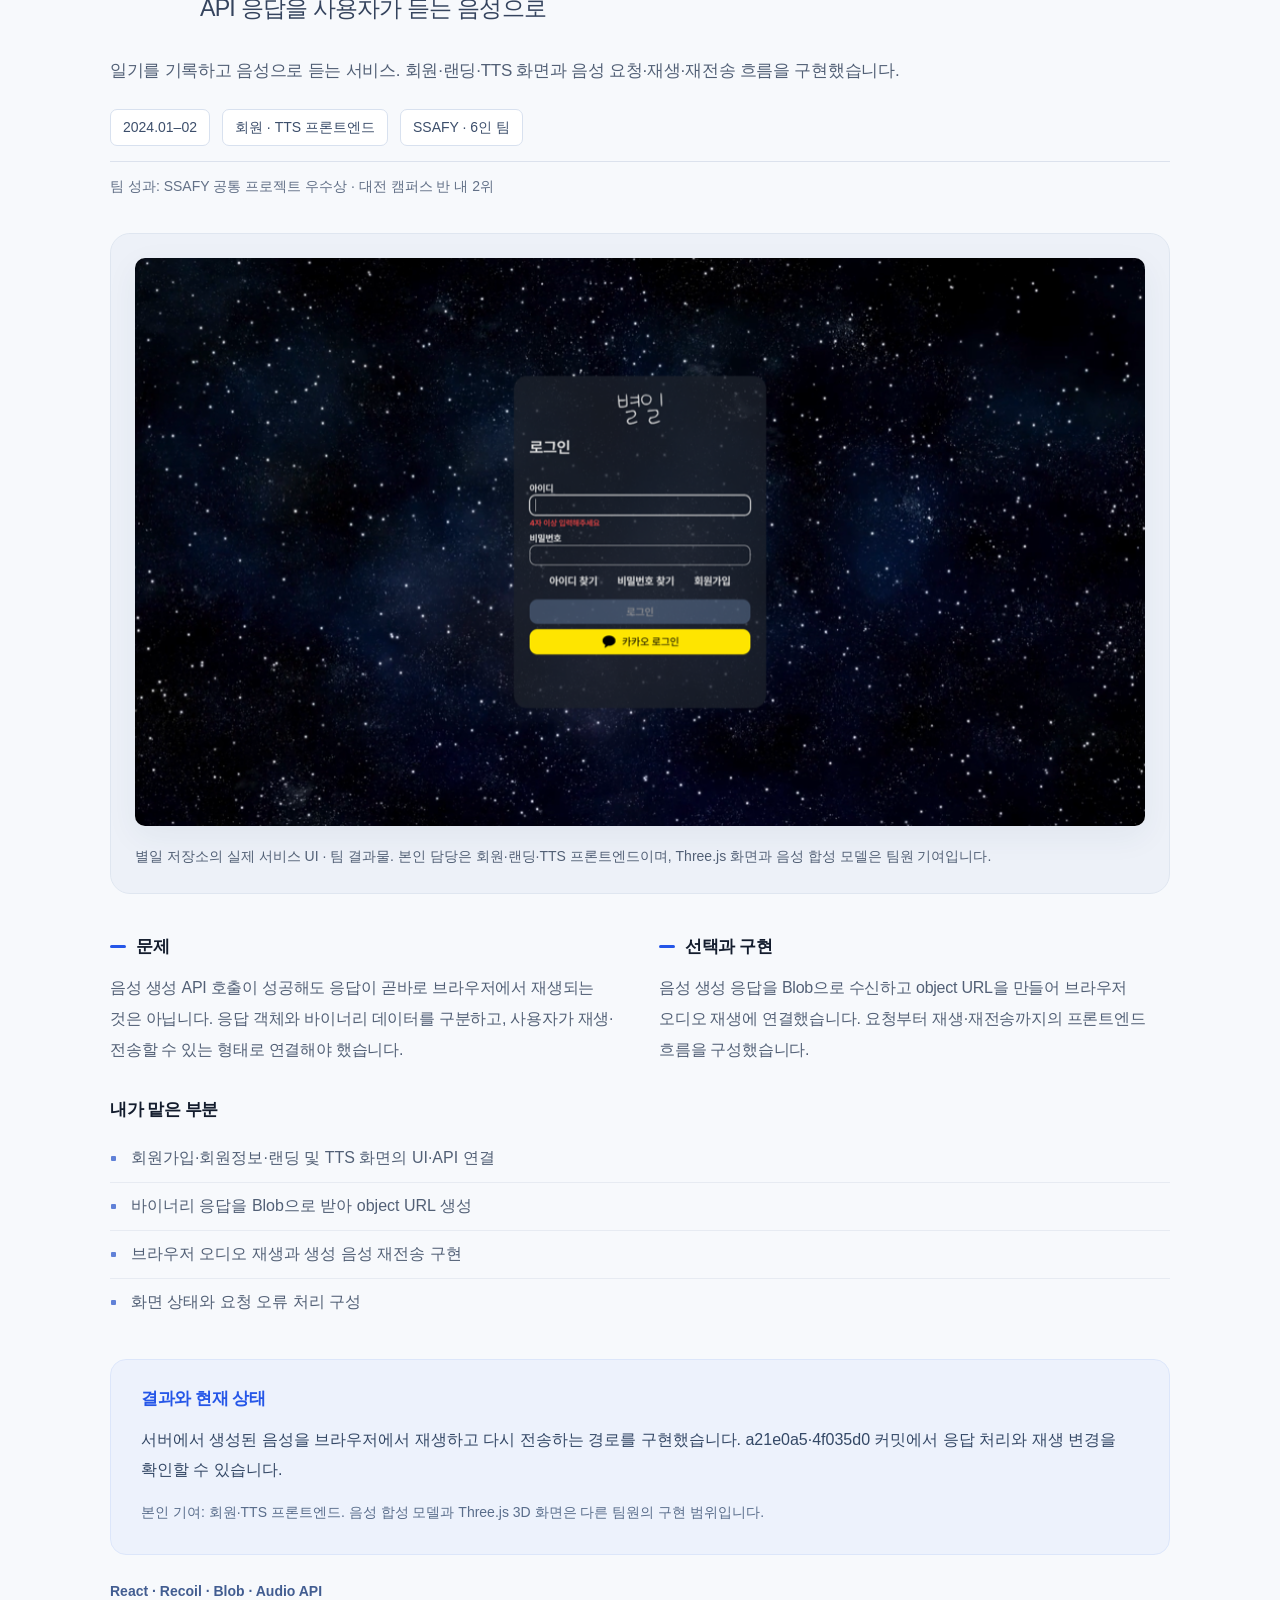
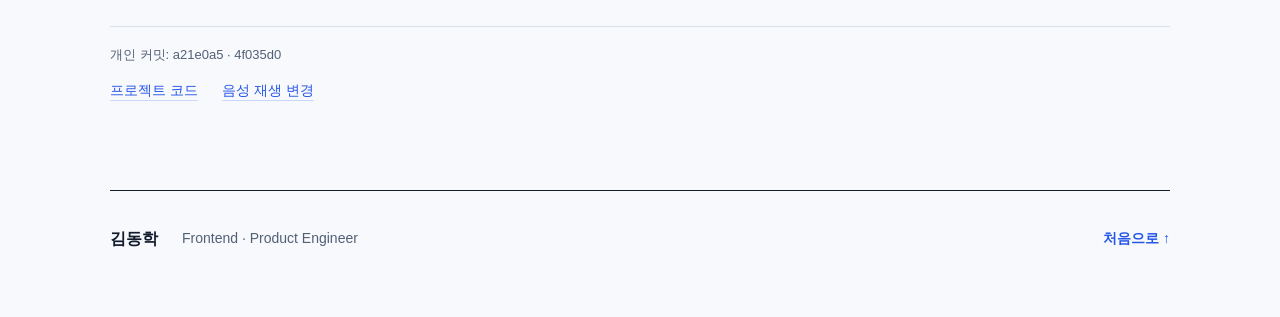
==== commit dd1e35db: "Unify current portfolio labels as sales workflow automation tool" ====
--- a/ver2.1/index.html
+++ b/ver2.1/index.html
@@ -1,18 +1,18 @@
-<!doctype html><html lang="ko"><head><meta charset="utf-8"><meta name="viewport" content="width=device-width, initial-scale=1"><title>김동학 포트폴리오 · Ver.2.1</title><meta name="description" content="김동학의 소개, 경력과 교육, 셀프애드·인플루언서 발굴·메일 발송 자동화 도구·산책온·SSAFY 프로젝트 포트폴리오"><link rel="stylesheet" href="styles.css"><meta name="theme-color" content="#f7f9fc"><script src="interactions.js?v=20260915-entry" defer></script></head><body>
-<a class="skip" href="#intro">본문으로 건너뛰기</a><header class="top"><a class="brand" href="#intro">DH.</a><nav aria-label="포트폴리오 목차"><a href="#intro">소개</a><a href="#index">Index</a><a href="#selfad">셀프애드</a><a href="#irm">영업 자동화</a><a href="#sanchaekon">산책온</a><a href="#ssafy">SSAFY</a></nav><a class="download" href="../downloads/kim-donghak-portfolio-v2.1.pdf" download>PDF ↓</a></header>
+<!doctype html><html lang="ko"><head><meta charset="utf-8"><meta name="viewport" content="width=device-width, initial-scale=1"><title>김동학 포트폴리오 · Ver.2.1</title><meta name="description" content="김동학의 소개, 경력과 교육, 셀프애드·영업 업무 자동화 도구·산책온·SSAFY 프로젝트 포트폴리오"><link rel="stylesheet" href="styles.css"><meta name="theme-color" content="#f7f9fc"><script src="interactions.js?v=20260915-entry" defer></script></head><body>
+<a class="skip" href="#intro">본문으로 건너뛰기</a><header class="top"><a class="brand" href="#intro">DH.</a><nav aria-label="포트폴리오 목차"><a href="#intro">소개</a><a href="#index">Index</a><a href="#selfad">셀프애드</a><a href="#irm">영업 업무 자동화 도구</a><a href="#sanchaekon">산책온</a><a href="#ssafy">SSAFY</a></nav><a class="download" href="../downloads/kim-donghak-portfolio-v2.1.pdf" download>PDF ↓</a></header>
 <main><section id="intro" class="intro"><p class="eyebrow">KIM DONGHAK / FRONTEND · PRODUCT ENGINEER</p><div class="intro-heading"><h1>화면에서 시작해,<br><span>업무가 끝나는 곳까지.</span></h1><img class="portrait" src="../ver2/assets/profile.png" alt="김동학 프로필 사진" width="1086" height="1448"></div><p class="bio"><strong>안녕하세요, 김동학입니다.</strong><br>React 기반 제품 화면과 API를 연결하고, 반복 업무를 자동화하는 도구를 만들어 왔습니다. 모바일 사용 흐름부터 데이터 처리, 배포와 운영까지 직접 맡은 사례를 소개합니다.</p><p class="value">사용자가 일을 끝낼 수 있는 흐름을 만듭니다.<br>화면의 사용성, 데이터 연결, 운영의 제약을 함께 살핍니다.</p>
 <div class="background"><section><h2>경력</h2><ol><li><span>2026.05–06</span><div><strong>(주)카보 · 정규직</strong><p>제품 프론트엔드와 업무 자동화. 2026.06.30 퇴직 후 7월부터 무급 프로젝트 참여.</p></div></li><li><span>2024.11–12</span><div><strong>하나금융TI IT 직무 인턴십 3기</strong><p>청년 일경험 과정. 인프라서비스본부 업무 지원, SIEM·피싱 사례 샌드박스 실습, 개인 EC2·Nginx·DNS·Snort 구축 실습.</p></div></li></ol></section><section><h2>교육</h2><ol><li><span>2026.07–12</span><div><strong>AI·SW마에스트로 17기</strong><p>부산센터 본과정 진행 중. 3인 팀 산책온 개발.</p></div></li><li><span>2023.07–2024.06</span><div><strong>삼성 청년 SW 아카데미 10기</strong><p>대전 캠퍼스 Java 웹 풀스택 과정 수료 · 1,600시간. 팀 프로젝트 우수상 총 4회.</p></div></li><li><span>2023.02</span><div><strong>한국기술교육대학교 졸업</strong><p>전기공학전공 공학사 · HRD 부전공.</p></div></li></ol></section></div>
 <div class="intro-footer"><span>AWS SAA · SQLD</span><a href="https://github.com/donghakk" target="_blank" rel="noopener">github.com/donghakk ↗</a></div></section>
-<section id="index" class="index"><p class="eyebrow">SELECTED WORK / 2026.09</p><h2>Index<span>개요</span></h2><div><a href="#selfad"><span>01</span><div><h3>셀프애드</h3><p>운영 플랫폼의 모바일 UI와 업무 흐름</p></div><span class="page-no">03</span></a><a href="#irm"><span>02</span><div><h3>인플루언서 발굴·메일 발송 자동화 도구</h3><p>수집부터 발송까지 이어지는 업무 자동화</p></div><span class="page-no">05</span></a><a href="#sanchaekon"><span>03</span><div><h3>산책온</h3><p>지도 표시와 배포 설계 · 본인 기여</p></div><span class="page-no">06</span></a><a href="#ssafy"><span>04</span><div><h3>SSAFY 프로젝트</h3><p>PennyPal · 별일</p></div><span class="page-no">07–08</span></a></div><p class="small">오른쪽 숫자는 PDF 페이지입니다.</p></section>
+<section id="index" class="index"><p class="eyebrow">SELECTED WORK / 2026.09</p><h2>Index<span>개요</span></h2><div><a href="#selfad"><span>01</span><div><h3>셀프애드</h3><p>운영 플랫폼의 모바일 UI와 업무 흐름</p></div><span class="page-no">03</span></a><a href="#irm"><span>02</span><div><h3>영업 업무 자동화 도구</h3><p>수집부터 발송까지 이어지는 업무 자동화</p></div><span class="page-no">05</span></a><a href="#sanchaekon"><span>03</span><div><h3>산책온</h3><p>지도 표시와 배포 설계 · 본인 기여</p></div><span class="page-no">06</span></a><a href="#ssafy"><span>04</span><div><h3>SSAFY 프로젝트</h3><p>PennyPal · 별일</p></div><span class="page-no">07–08</span></a></div><p class="small">오른쪽 숫자는 PDF 페이지입니다.</p></section>
 <article id="selfad" class="case"><header class="case-heading"><span class="number">01</span><div><p class="eyebrow">SELFAD</p><h2>셀프애드</h2><p class="case-title">광고 업무를 모바일 화면으로 연결하다</p></div></header>
 <p class="lead">광고주와 인플루언서를 연결하는 마케팅 플랫폼. 활동 홈과 업무 화면의 모바일 반응형 전환, UI/UX 리팩토링을 담당했습니다.</p><div class="meta"><span>2026.05–현재</span><span>제품 프론트엔드 구현</span><span>인플루언서 마케팅 스타트업 (주)카보</span></div><p class="small">정규직 2026.05.01–06.30 / 퇴직 후 무급 프로젝트 참여 2026.07.01–현재</p>
 <div class="lp-embeds"><figure class="lp-preview"><div class="video-heading"><h3>광고주 LP</h3><a href="https://selfad.co.kr/lp/marketer" target="_blank" rel="noopener">운영 페이지 ↗</a></div><iframe class="lp-frame" data-src="https://selfad.co.kr/lp/marketer" title="셀프애드 광고주 LP 실제 운영 페이지" width="390" height="720" loading="lazy" referrerpolicy="strict-origin-when-cross-origin" sandbox="allow-scripts allow-same-origin allow-forms allow-popups allow-popups-to-escape-sandbox"></iframe><figcaption>프레임 안에서 스크롤해 LP를 살펴보세요.</figcaption></figure><figure class="lp-preview"><div class="video-heading"><h3>인플루언서 LP</h3><a href="https://selfad.co.kr/lp/influencer" target="_blank" rel="noopener">운영 페이지 ↗</a></div><iframe class="lp-frame" data-src="https://selfad.co.kr/lp/influencer" title="셀프애드 인플루언서 LP 실제 운영 페이지" width="390" height="720" loading="lazy" referrerpolicy="strict-origin-when-cross-origin" sandbox="allow-scripts allow-same-origin allow-forms allow-popups allow-popups-to-escape-sandbox"></iframe><figcaption>프레임 안에서 스크롤해 LP를 살펴보세요.</figcaption></figure></div><p class="media-note">실제 운영 페이지를 연결했습니다. 화면 속 금액·프로젝트는 서비스 소개용 예시를 포함합니다.</p>
 <div class="columns"><section><h3>문제</h3><p>광고주와 인플루언서는 서로 다른 업무 화면을 사용합니다. 기존 서비스의 API와 화면 구조를 활용하면서 모바일에서도 활동 현황을 보고 업무를 이어갈 수 있도록 화면·이동·모달을 함께 정비해야 했습니다.</p></section><section><h3>선택과 구현</h3><p>활동 홈은 기존 API 응답을 조합하고, 마이비즈의 화면 전환은 URL과 연결했습니다. 여러 광고주 모달에는 공통 스타일과 모바일 바텀시트를 적용해 각 화면의 수정과 공통 표현을 함께 관리했습니다.</p></section></div>
 <section class="contribution"><h3>내가 맡은 부분</h3><ul><li>활동 홈: 기존 API를 조합해 인플루언서 활동 정보를 하나의 화면에 구성</li><li>화면 이동: 마이비즈 URL 기반 전환과 모바일 경로 정비</li><li>모바일 UI: 공통 모달 스타일·바텀시트 적용, 가입 동의 체크박스 표시 수정</li><li>유급 재직 중 FAQ·헤더 진입점·모바일 노출 구현, 퇴직 후 화면 개편 지속</li></ul></section>
 <section class="result"><h3>결과와 현재 상태</h3><p>활동 홈, URL 기반 화면 이동, 공통 모달 및 모바일 수정이 개인 작성 커밋에 남아 있습니다. 개별 화면 구현과 공통 사용자 흐름을 함께 다룬 경험입니다.</p><p class="small">본인 기여: 프론트엔드 구현. 서비스 전체 UX 기획과 사업 지표는 개인 성과에 포함하지 않았습니다.</p></section>
-<p class="tech">React · JavaScript · React Router · CSS · API 연동</p><footer class="evidence"><span>구현 기록: 249d9bf · 214eded · 16dea87 · 0a149a0</span><div><a href="https://selfad.co.kr" target="_blank" rel="noopener">셀프애드 운영 사이트</a></div></footer></article><article id="irm" class="case"><header class="case-heading"><span class="number">02</span><div><p class="eyebrow">WORKFLOW AUTOMATION</p><h2>인플루언서 발굴·메일 발송 자동화 도구</h2><p class="case-title">수작업 영업을 이어지는 업무 흐름으로</p></div></header>
+<p class="tech">React · JavaScript · React Router · CSS · API 연동</p><footer class="evidence"><span>구현 기록: 249d9bf · 214eded · 16dea87 · 0a149a0</span><div><a href="https://selfad.co.kr" target="_blank" rel="noopener">셀프애드 운영 사이트</a></div></footer></article><article id="irm" class="case"><header class="case-heading"><span class="number">02</span><div><p class="eyebrow">WORKFLOW AUTOMATION</p><h2>영업 업무 자동화 도구</h2><p class="case-title">수작업 영업을 이어지는 업무 흐름으로</p></div></header>
 <p class="lead">영업 대상 리스트업과 메일 발송을 자동화하는 사내 도구. 수집·검토·발송·후속 처리의 설계부터 구현과 운영까지 주도했습니다.</p><div class="meta"><span>2026.05–현재</span><span>설계 · 구현 · 운영 주도</span><span>(주)카보</span></div><p class="small">정규직 2026.05.01–06.30 / 퇴직 후 무급 참여. 7월 배포 협업은 무급 참여 기간의 작업입니다.</p>
-<div class="gallery"><figure><a href="assets/influencer-automation-system-design.png" target="_blank" rel="noopener" aria-label="인플루언서 발굴·메일 발송 자동화 도구 시스템 설계도: 로컬 및 AWS 수집, Google Sheets 검토, Fargate 메일 발송과 운영 지원 크게 보기"><img src="assets/influencer-automation-system-design.png" alt="인플루언서 발굴·메일 발송 자동화 도구 시스템 설계도: 로컬 및 AWS 수집, Google Sheets 검토, Fargate 메일 발송과 운영 지원" width="1600" height="900" loading="lazy"></a><figcaption>시스템 설계 요약 · Naver·Instagram 수집은 로컬, YouTube 수집·메일 발송은 AWS Fargate에서 실행합니다. Google Sheets로 검토·상태·발송 이력을 연결합니다.</figcaption></figure></div>
+<div class="gallery"><figure><a href="assets/influencer-automation-system-design.png" target="_blank" rel="noopener" aria-label="영업 업무 자동화 도구 시스템 설계도: 로컬 및 AWS 수집, Google Sheets 검토, Fargate 메일 발송과 운영 지원 크게 보기"><img src="assets/influencer-automation-system-design.png" alt="영업 업무 자동화 도구 시스템 설계도: 로컬 및 AWS 수집, Google Sheets 검토, Fargate 메일 발송과 운영 지원" width="1600" height="900" loading="lazy"></a><figcaption>시스템 설계 요약 · Naver·Instagram 수집은 로컬, YouTube 수집·메일 발송은 AWS Fargate에서 실행합니다. Google Sheets로 검토·상태·발송 이력을 연결합니다.</figcaption></figure></div>
 <div class="columns"><section><h3>문제</h3><p>담당자가 영업 대상을 직접 리스트업하고 메일을 수작업으로 보내고 있었습니다. 수집한 데이터가 중복 관리, 발송 상태, 수신거부와 운영 이력까지 이어져야 실제 업무에 사용할 수 있었습니다.</p></section><section><h3>선택과 구현</h3><p>Google Sheets를 중복·상태·발송 이력을 관리하는 업무 접점으로 사용했습니다. 클라우드 이전은 발송과 YouTube 수집부터 적용하고, 네이버·Instagram 수집은 로컬 실행으로 구분했습니다.</p></section></div>
 <section class="contribution"><h3>내가 맡은 부분</h3><ul><li>플랫폼별 수집·정제 결과를 검토와 발송 이력에 연결</li><li>발송 전 검증, 한도 관리, 수신거부 토큰과 처리 경로 구성</li><li>Fargate 실행, 이력 보존, 비밀정보와 로그 관리 및 운영 문서 작성</li><li>7월 대표의 보안 우려를 반영해 관리자 권한 요청을 철회하고, 실행 역할과 한정된 역할 전달 권한으로 요청 축소</li></ul></section>
 <section class="result"><h3>결과와 현재 상태</h3><p>사람이 하던 대상 리스트업과 메일 발송을 자동화했습니다. 실행할 수 있는 코드에 더해 발송 전 확인·후속 처리·운영 기록까지 연결했습니다.</p><p class="small">수작업의 자동화가 확인된 변화입니다. 매출·시간 절감률은 측정 성과로 제시하지 않았습니다.</p></section>
